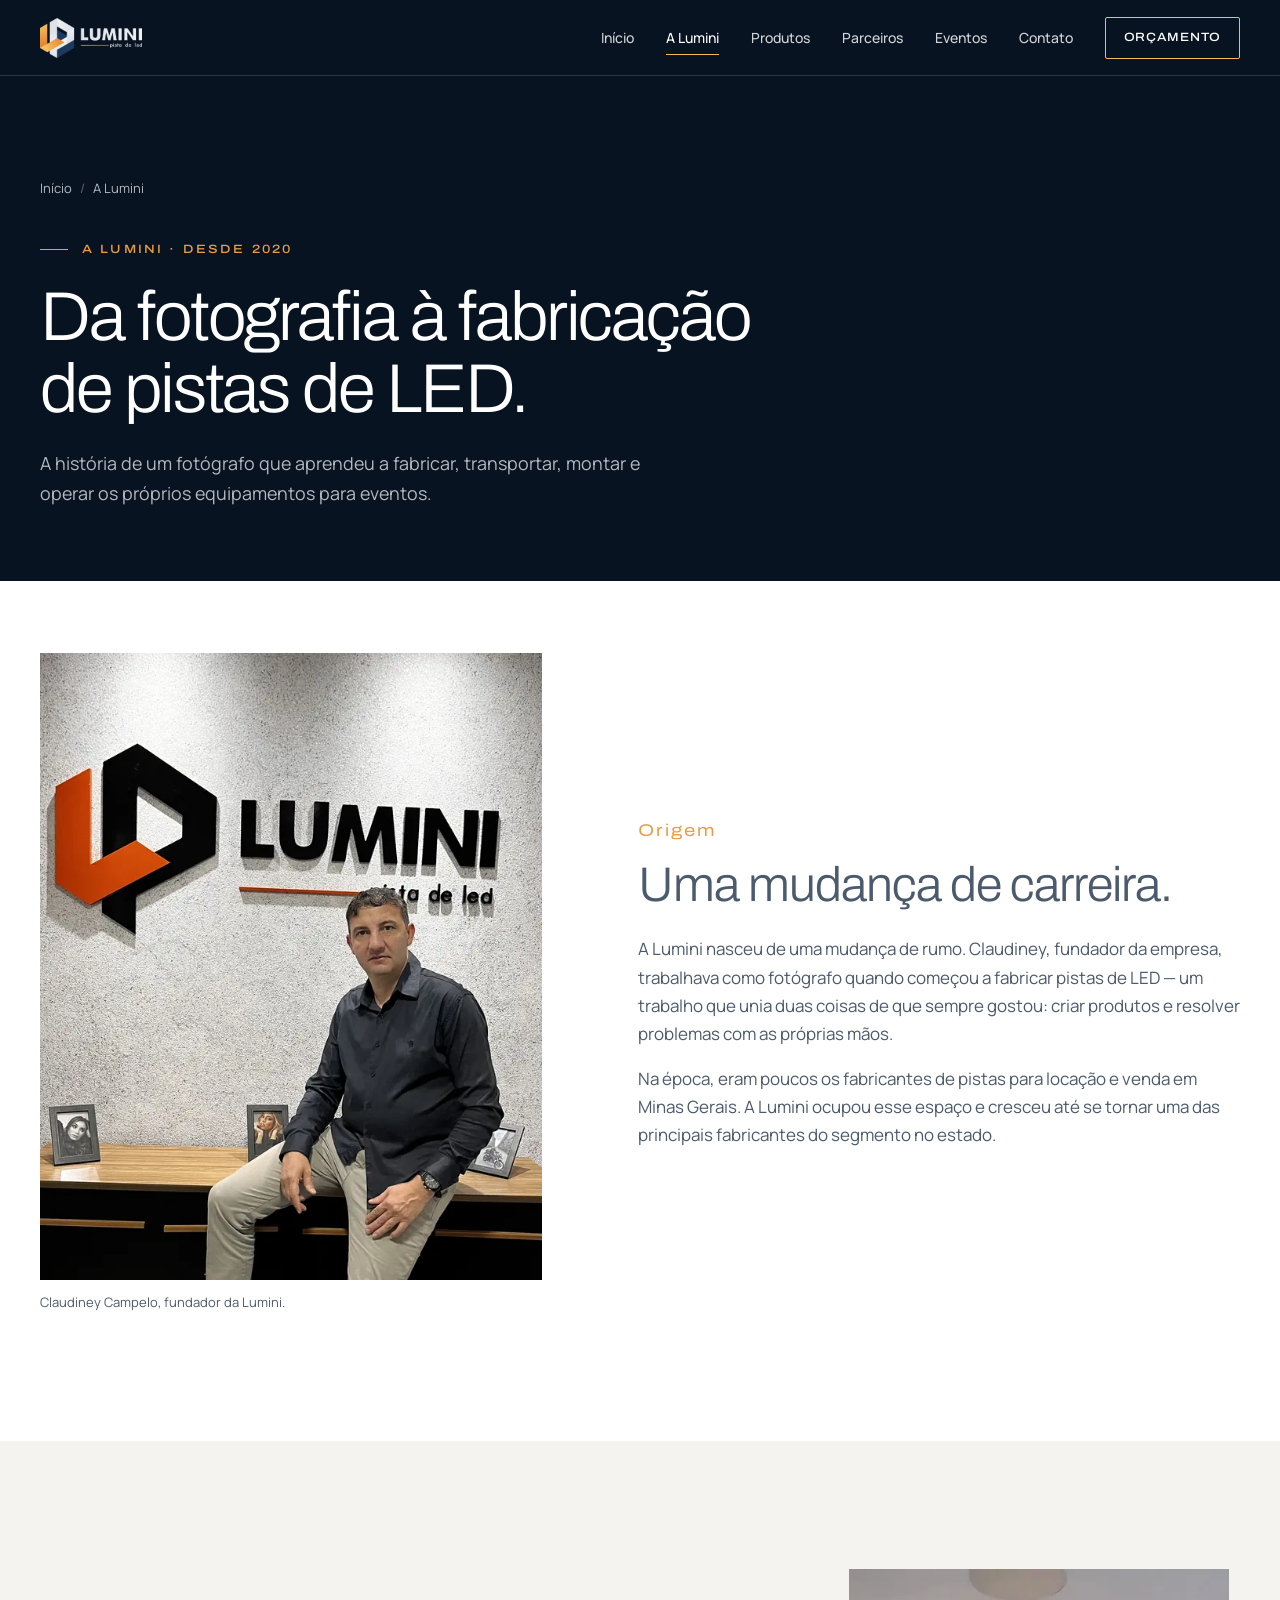
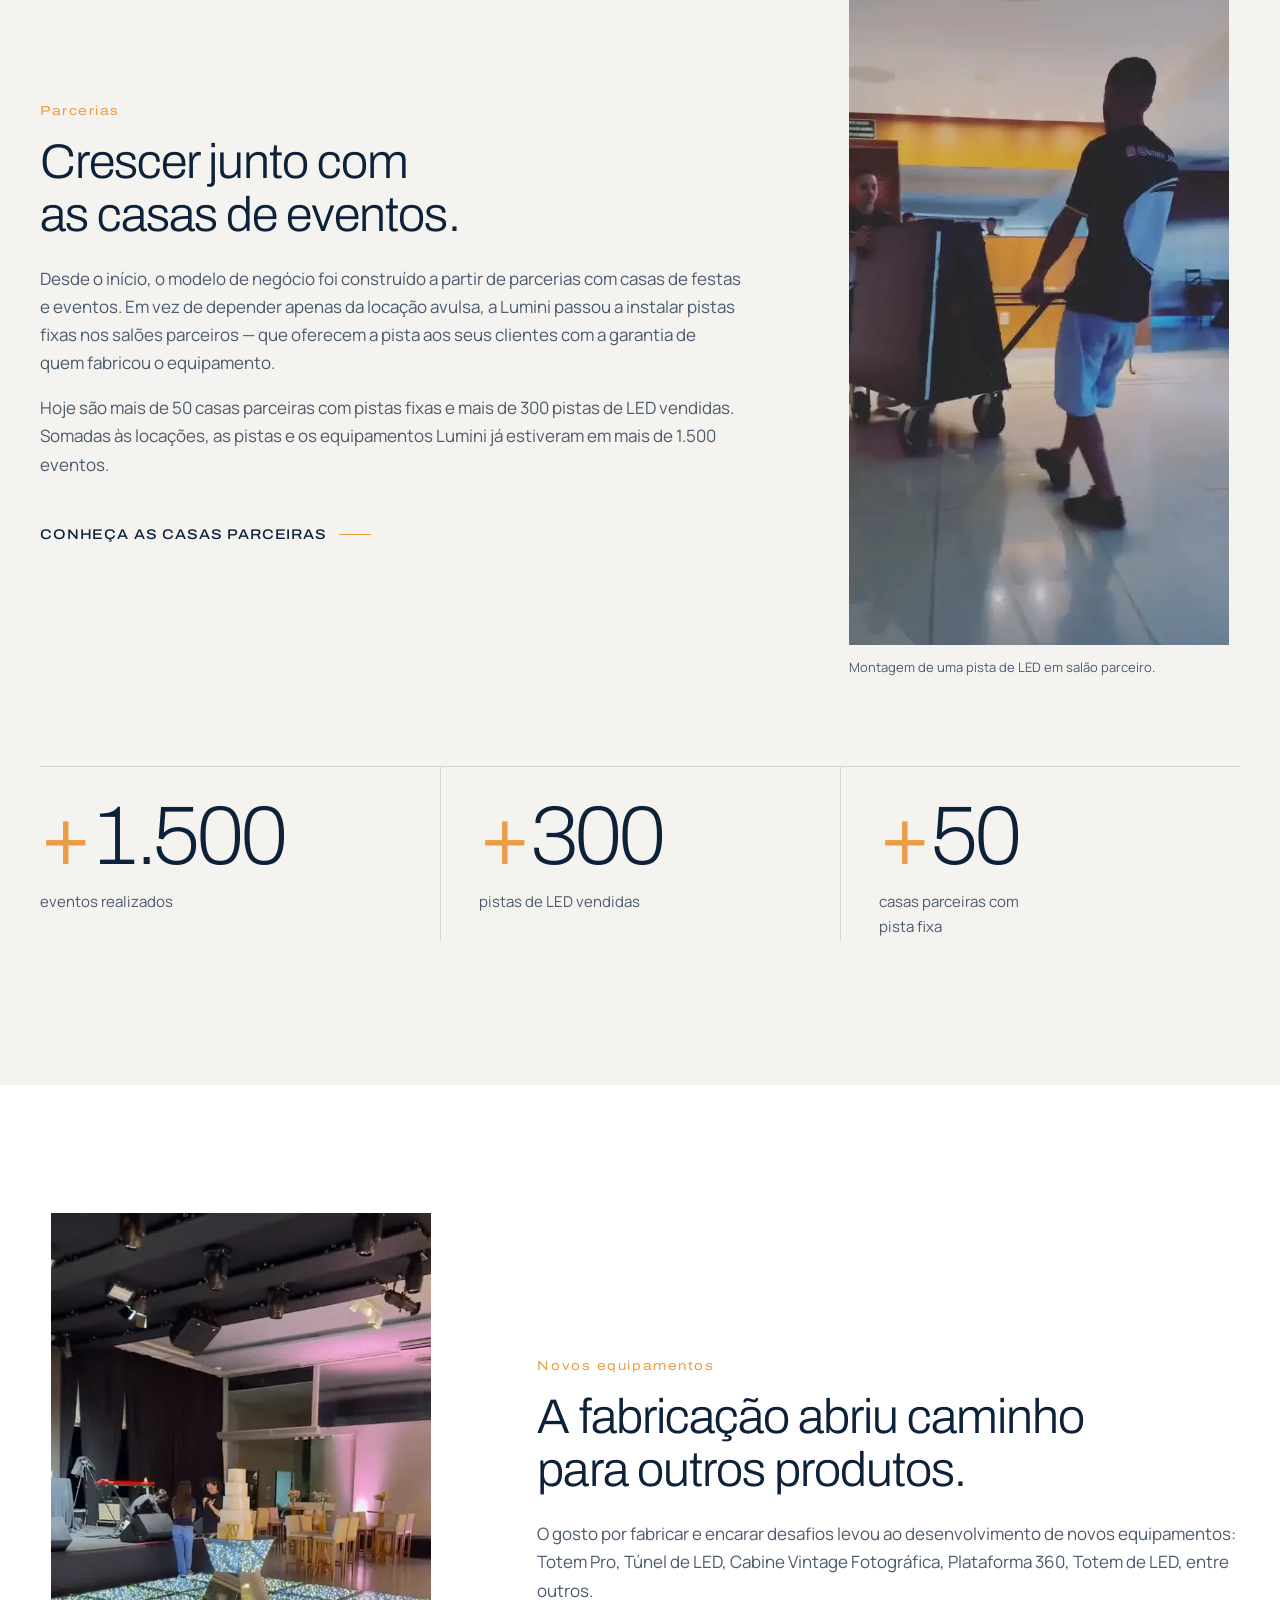
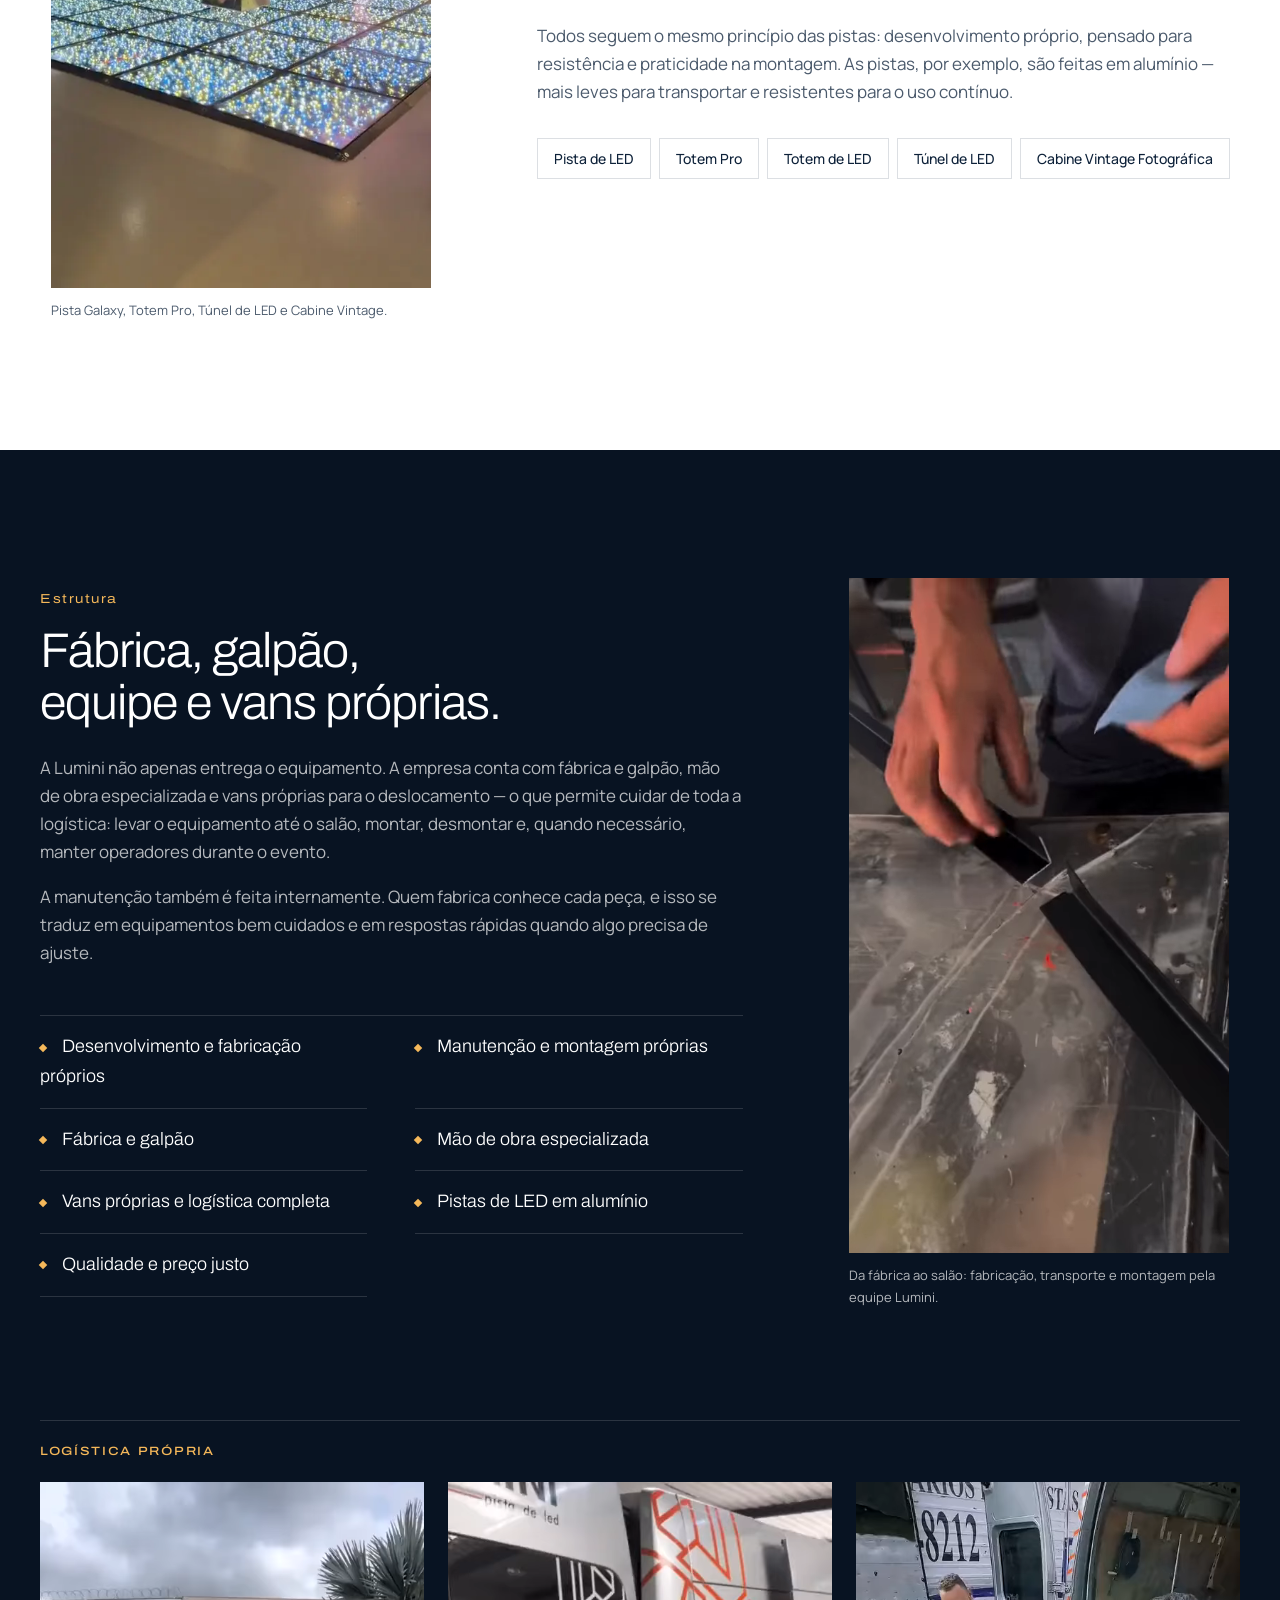
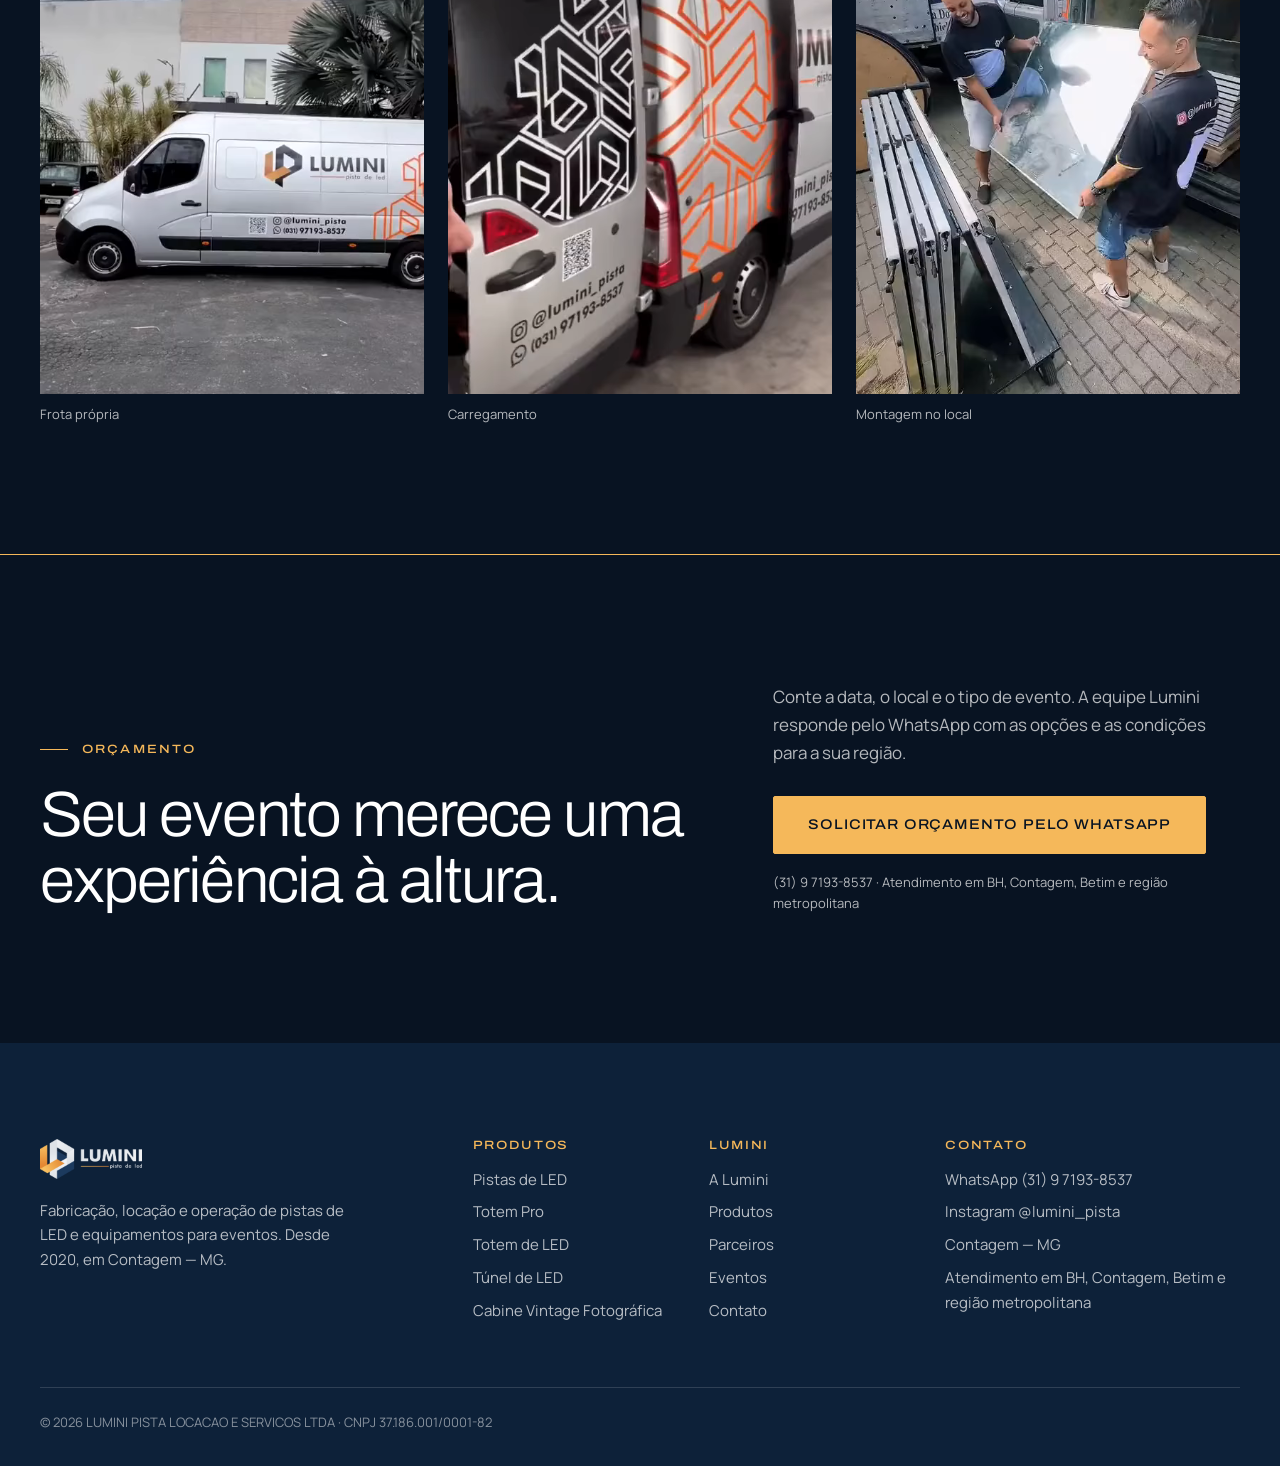
==== public/a-lumini/index.html @ 842e880e "Vídeos tocam automaticamente no celular como no computador - MP4 (H.264) antes do WebM: iPhones rece" ====
<!doctype html>
<html lang="pt-BR">
<head>
<meta charset="utf-8">
<meta name="viewport" content="width=device-width, initial-scale=1">
<title>A Lumini — fabricante de pistas de LED em Contagem, MG | Lumini</title>
<meta name="description" content="A história da Lumini: de fotógrafo a uma das principais fabricantes de pistas de LED de Minas Gerais. Fabricação, manutenção, logística e montagem próprias desde 2020.">
<link rel="canonical" href="https://luminipista.com.br/a-lumini/">
<meta name="robots" content="index, follow, max-image-preview:large">
<meta name="theme-color" content="#081322">
<!-- Google Search Console: preencher tracking.searchConsoleVerification em src/data/site.js (opcional) -->
<meta property="og:type" content="website">
<meta property="og:locale" content="pt_BR">
<meta property="og:site_name" content="Lumini Pista de LED">
<meta property="og:title" content="A Lumini — fabricante de pistas de LED em Contagem, MG | Lumini">
<meta property="og:description" content="A história da Lumini: de fotógrafo a uma das principais fabricantes de pistas de LED de Minas Gerais. Fabricação, manutenção, logística e montagem próprias desde 2020.">
<meta property="og:url" content="https://luminipista.com.br/a-lumini/">
<meta property="og:image" content="https://luminipista.com.br/assets/img/marca/og-lumini.jpg">
<meta property="og:image:width" content="1200">
<meta property="og:image:height" content="630">
<meta name="twitter:card" content="summary_large_image">
<link rel="icon" href="../assets/img/marca/favicon-48.png" type="image/png" sizes="48x48">
<link rel="apple-touch-icon" href="../assets/img/marca/apple-touch-icon.png">
<link rel="preconnect" href="https://fonts.googleapis.com">
<link rel="preconnect" href="https://fonts.gstatic.com" crossorigin>
<link rel="stylesheet" href="https://fonts.googleapis.com/css2?family=Archivo:wdth,wght@100..125,300..700&family=Manrope:wght@400;500;600&display=swap">
<link rel="stylesheet" href="../assets/css/style.css?v=edf1c5c5">
<script type="application/ld+json">{"@context":"https://schema.org","@type":"LocalBusiness","@id":"https://luminipista.com.br/#empresa","name":"Lumini Pista de LED","legalName":"LUMINI PISTA LOCACAO E SERVICOS LTDA","taxID":"37.186.001/0001-82","url":"https://luminipista.com.br/","telephone":"+55 31 97193-8537","foundingDate":"2020","image":"https://luminipista.com.br/assets/img/marca/og-lumini.jpg","logo":"https://luminipista.com.br/assets/img/marca/logo-lumini.png","description":"Fabricação, locação e operação de pistas de LED, Totem Pro, Totem de LED, Túnel de LED e Cabine Vintage Fotográfica para eventos em Belo Horizonte e região metropolitana.","address":{"@type":"PostalAddress","addressLocality":"Contagem","addressRegion":"MG","addressCountry":"BR"},"areaServed":[{"@type":"City","name":"Belo Horizonte"},{"@type":"City","name":"Contagem"},{"@type":"City","name":"Betim"},{"@type":"AdministrativeArea","name":"Região Metropolitana de Belo Horizonte"},{"@type":"State","name":"Minas Gerais"}],"sameAs":["https://www.instagram.com/lumini_pista/"]}</script>
<script type="application/ld+json">{"@context":"https://schema.org","@type":"BreadcrumbList","itemListElement":[{"@type":"ListItem","position":1,"name":"Início","item":"https://luminipista.com.br/"},{"@type":"ListItem","position":2,"name":"A Lumini","item":"https://luminipista.com.br/a-lumini/"}]}</script>
<script async src="https://www.googletagmanager.com/gtag/js?id=AW-11218835567"></script>
<script>window.dataLayer=window.dataLayer||[];function gtag(){dataLayer.push(arguments);}gtag('js',new Date());gtag('config','AW-11218835567');</script>
<script>!function(f,b,e,v,n,t,s){if(f.fbq)return;n=f.fbq=function(){n.callMethod?n.callMethod.apply(n,arguments):n.queue.push(arguments)};if(!f._fbq)f._fbq=n;n.push=n;n.loaded=!0;n.version='2.0';n.queue=[];t=b.createElement(e);t.async=!0;t.src=v;s=b.getElementsByTagName(e)[0];s.parentNode.insertBefore(t,s)}(window,document,'script','https://connect.facebook.net/en_US/fbevents.js');fbq('init','2143955416549744');fbq('track','PageView');</script>
</head>
<body class="">
<noscript><img height="1" width="1" style="display:none" alt="" src="https://www.facebook.com/tr?id=2143955416549744&ev=PageView&noscript=1"></noscript>

<a class="skip" href="#conteudo">Pular para o conteúdo</a>
<header class="site-header" data-header>
  <div class="wrap site-header__inner">
    <a class="brand" href="../" aria-label="Lumini Pista de LED — página inicial"><img src="../assets/img/marca/logo-lumini.png" alt="Lumini Pista de LED" width="102" height="40"></a>
    <nav class="nav" id="menu" aria-label="Menu principal">
      <ul class="nav__list">
        <li><a href="../">Início</a></li><li><a href="../a-lumini/" aria-current="page">A Lumini</a></li><li><a href="../produtos/">Produtos</a></li><li><a href="../parceiros/">Parceiros</a></li><li><a href="../eventos/">Eventos</a></li><li><a href="../contato/">Contato</a></li>
      </ul>
      <div class="nav__mobile-extra">
        <a class="btn btn--gold btn--block" href="https://wa.me/5531971938537?text=Ol%C3%A1!%20Vim%20do%20site%20e%20gostaria%20de%20solicitar%20um%20or%C3%A7amento%20para%20meu%20evento." target="_blank" rel="noopener" data-wa data-product="geral" data-product-name="Orçamento geral" data-placement="menu">Solicitar orçamento</a>
        <p class="nav__contact">WhatsApp (31) 9 7193-8537<br>@lumini_pista</p>
      </div>
    </nav>
    <a class="btn btn--outline btn--sm site-header__cta" href="https://wa.me/5531971938537?text=Ol%C3%A1!%20Vim%20do%20site%20e%20gostaria%20de%20solicitar%20um%20or%C3%A7amento%20para%20meu%20evento." target="_blank" rel="noopener" data-wa data-product="geral" data-product-name="Orçamento geral" data-placement="header">Orçamento</a>
    <button class="nav-toggle" type="button" aria-controls="menu" aria-expanded="false" data-nav-toggle>
      <span class="nav-toggle__bar"></span><span class="nav-toggle__bar"></span>
      <span class="visually-hidden">Abrir menu</span>
    </button>
  </div>
</header>
<main id="conteudo">


<section class="page-head">
  <div class="wrap">
    
<nav class="crumbs" aria-label="Você está em">
  <ol>
    <li><a href="../">Início</a></li>
    <li aria-current="page">A Lumini</li>
  </ol>
</nav>
    <p class="eyebrow">A Lumini · Desde 2020</p>
    <h1 class="page-head__title">Da fotografia à fabricação de pistas de LED.</h1>
    <p class="page-head__lead">A história de um fotógrafo que aprendeu a fabricar, transportar, montar e operar os próprios equipamentos para eventos.</p>
  </div>
</section>

<section class="section section--tight">
  <div class="wrap chapter">
    <div class="chapter__media">
      <figure class="media " style="aspect-ratio:4/5"><img src="../assets/img/sobre/claudiney-fundador-800.webp" srcset="../assets/img/sobre/claudiney-fundador-800.webp 800w, ../assets/img/sobre/claudiney-fundador-1600.webp 1600w" sizes="(min-width: 900px) 40vw, 100vw" alt="Claudiney Campelo, fundador da Lumini Pista de LED" width="1600" height="2000" fetchpriority="high" decoding="async"></figure>
      <p class="caption">Claudiney Campelo, fundador da Lumini.</p>
    </div>
    <div class="chapter__body prose">
      <p class="index-label">Origem</p>
      <h2 class="chapter__title">Uma mudança de carreira.</h2>
      <p>A Lumini nasceu de uma mudança de rumo. Claudiney, fundador da empresa, trabalhava como fotógrafo quando começou a fabricar pistas de LED — um trabalho que unia duas coisas de que sempre gostou: criar produtos e resolver problemas com as próprias mãos.</p>
      <p>Na época, eram poucos os fabricantes de pistas para locação e venda em Minas Gerais. A Lumini ocupou esse espaço e cresceu até se tornar uma das principais fabricantes do segmento no estado.</p>
    </div>
  </div>
</section>

<section class="section section--paper">
  <div class="wrap structure">
    <div class="structure__body">
      <p class="index-label">Parcerias</p>
      <h2 class="chapter__title">Crescer junto com as casas de eventos.</h2>
      <div class="prose">
        <p>Desde o início, o modelo de negócio foi construído a partir de parcerias com casas de festas e eventos. Em vez de depender apenas da locação avulsa, a Lumini passou a instalar pistas fixas nos salões parceiros — que oferecem a pista aos seus clientes com a garantia de quem fabricou o equipamento.</p>
        <p>Hoje são mais de 50 casas parceiras com pistas fixas e mais de 300 pistas de LED vendidas. Somadas às locações, as pistas e os equipamentos Lumini já estiveram em mais de 1.500 eventos.</p>
      </div>
      <p class="section-foot"><a class="link-arrow" href="../parceiros/">Conheça as Casas Parceiras</a></p>
    </div>
    <div class="structure__media">
      <figure class="media " style="aspect-ratio:9/16"><img src="../assets/img/sobre/montagem-salao-800.webp" srcset="../assets/img/sobre/montagem-salao-800.webp 800w" sizes="(min-width: 900px) 30vw, 90vw" alt="Equipe Lumini descarregando e montando uma pista de LED em salão de eventos" width="3600" height="6400" loading="lazy" decoding="async"><video class="media__video" muted autoplay loop playsinline preload="none" poster="../assets/img/sobre/montagem-salao-800.webp" aria-hidden="true" tabindex="-1" data-video="../assets/video/sobre/montagem-salao"></video></figure>
      <p class="caption">Montagem de uma pista de LED em salão parceiro.</p>
    </div>
  </div>
  <div class="wrap">
<dl class="stats ">
  <div class="stats__item"><dt class="stats__label">eventos realizados</dt><dd class="stats__value"><span class="stats__prefix">+</span>1.500</dd></div><div class="stats__item"><dt class="stats__label">pistas de LED vendidas</dt><dd class="stats__value"><span class="stats__prefix">+</span>300</dd></div><div class="stats__item"><dt class="stats__label">casas parceiras com pista fixa</dt><dd class="stats__value"><span class="stats__prefix">+</span>50</dd></div>
</dl></div>
</section>

<section class="section">
  <div class="wrap structure structure--reverse">
    <div class="structure__media">
      <figure class="media " style="aspect-ratio:9/16"><img src="../assets/img/sobre/equipamentos-800.webp" srcset="../assets/img/sobre/equipamentos-800.webp 800w" sizes="(min-width: 900px) 30vw, 90vw" alt="Pista Galaxy, Totem Pro, Cabine Vintage e Túnel de LED em funcionamento" width="3600" height="6400" loading="lazy" decoding="async"><video class="media__video" muted autoplay loop playsinline preload="none" poster="../assets/img/sobre/equipamentos-800.webp" aria-hidden="true" tabindex="-1" data-video="../assets/video/sobre/equipamentos"></video></figure>
      <p class="caption">Pista Galaxy, Totem Pro, Túnel de LED e Cabine Vintage.</p>
    </div>
    <div class="structure__body">
      <p class="index-label">Novos equipamentos</p>
      <h2 class="chapter__title">A fabricação abriu caminho para outros produtos.</h2>
      <div class="prose">
        <p>O gosto por fabricar e encarar desafios levou ao desenvolvimento de novos equipamentos: Totem Pro, Túnel de LED, Cabine Vintage Fotográfica, Plataforma 360, Totem de LED, entre outros.</p>
        <p>Todos seguem o mesmo princípio das pistas: desenvolvimento próprio, pensado para resistência e praticidade na montagem. As pistas, por exemplo, são feitas em alumínio — mais leves para transportar e resistentes para o uso contínuo.</p>
      </div>
      <ul class="product-links" role="list">
        <li><a href="../produtos/pista-de-led/">Pista de LED</a></li><li><a href="../produtos/totem-pro/">Totem Pro</a></li><li><a href="../produtos/totem-de-led/">Totem de LED</a></li><li><a href="../produtos/tunel-de-led/">Túnel de LED</a></li><li><a href="../produtos/cabine-vintage/">Cabine Vintage Fotográfica</a></li>
      </ul>
    </div>
  </div>
</section>

<section class="section section--navy">
  <div class="wrap structure">
    <div class="structure__body">
      <p class="index-label">Estrutura</p>
      <h2 class="chapter__title">Fábrica, galpão, equipe e vans próprias.</h2>
      <div class="prose">
        <p>A Lumini não apenas entrega o equipamento. A empresa conta com fábrica e galpão, mão de obra especializada e vans próprias para o deslocamento — o que permite cuidar de toda a logística: levar o equipamento até o salão, montar, desmontar e, quando necessário, manter operadores durante o evento.</p>
        <p>A manutenção também é feita internamente. Quem fabrica conhece cada peça, e isso se traduz em equipamentos bem cuidados e em respostas rápidas quando algo precisa de ajuste.</p>
      </div>
      <ul class="principles" role="list">
        <li>Desenvolvimento e fabricação próprios</li>
        <li>Manutenção e montagem próprias</li>
        <li>Fábrica e galpão</li>
        <li>Mão de obra especializada</li>
        <li>Vans próprias e logística completa</li>
        <li>Pistas de LED em alumínio</li>
        <li>Qualidade e preço justo</li>
      </ul>
    </div>
    <div class="structure__media">
      <figure class="media " style="aspect-ratio:9/16"><img src="../assets/img/sobre/fabrica-video-800.webp" srcset="../assets/img/sobre/fabrica-video-800.webp 800w" sizes="(min-width: 900px) 30vw, 90vw" alt="Montagem de uma pista de LED na fábrica da Lumini, van saindo do galpão e equipe instalando a pista no evento" width="3600" height="6400" loading="lazy" decoding="async"><video class="media__video" muted autoplay loop playsinline preload="none" poster="../assets/img/sobre/fabrica-video-800.webp" aria-hidden="true" tabindex="-1" data-video="../assets/video/sobre/fabrica"></video></figure>
      <p class="caption">Da fábrica ao salão: fabricação, transporte e montagem pela equipe Lumini.</p>
    </div>
  </div>
  <div class="wrap logistics">
    <h3 class="logistics__title">Logística própria</h3>
    <ul class="logistics__grid" role="list">
      <li><figure class="media " style="aspect-ratio:3/4"><img src="../assets/img/sobre/frota-800.webp" srcset="../assets/img/sobre/frota-800.webp 800w" sizes="(min-width: 760px) 30vw, 33vw" alt="Vans e veículos da frota própria da Lumini" width="1200" height="1600" loading="lazy" decoding="async"><video class="media__video" muted autoplay loop playsinline preload="none" poster="../assets/img/sobre/frota-800.webp" aria-hidden="true" tabindex="-1" data-video="../assets/video/sobre/frota"></video></figure><p class="caption">Frota própria</p></li>
      <li><figure class="media " style="aspect-ratio:3/4"><img src="../assets/img/sobre/carregamento-800.webp" srcset="../assets/img/sobre/carregamento-800.webp 800w" sizes="(min-width: 760px) 30vw, 33vw" alt="Equipe Lumini carregando equipamentos na van" width="1200" height="1600" loading="lazy" decoding="async"><video class="media__video" muted autoplay loop playsinline preload="none" poster="../assets/img/sobre/carregamento-800.webp" aria-hidden="true" tabindex="-1" data-video="../assets/video/sobre/carregamento"></video></figure><p class="caption">Carregamento</p></li>
      <li><figure class="media " style="aspect-ratio:3/4"><img src="../assets/img/sobre/montagem-local-800.webp" srcset="../assets/img/sobre/montagem-local-800.webp 800w" sizes="(min-width: 760px) 30vw, 33vw" alt="Equipe montando uma Pista Infinity no local do evento" width="1200" height="1600" loading="lazy" decoding="async"><video class="media__video" muted autoplay loop playsinline preload="none" poster="../assets/img/sobre/montagem-local-800.webp" aria-hidden="true" tabindex="-1" data-video="../assets/video/sobre/montagem-local"></video></figure><p class="caption">Montagem no local</p></li>
    </ul>
  </div>
</section>


<section class="final-cta" aria-labelledby="cta-final">
  <div class="wrap final-cta__inner">
    <div>
      <p class="eyebrow">Orçamento</p>
      <h2 id="cta-final" class="final-cta__title">Seu evento merece uma experiência à altura.</h2>
    </div>
    <div class="final-cta__side">
      <p>Conte a data, o local e o tipo de evento. A equipe Lumini responde pelo WhatsApp com as opções e as condições para a sua região.</p>
      <a class="btn btn--gold btn--lg" href="https://wa.me/5531971938537?text=Ol%C3%A1!%20Vim%20do%20site%20e%20gostaria%20de%20solicitar%20um%20or%C3%A7amento%20para%20meu%20evento." target="_blank" rel="noopener" data-wa data-product="geral" data-product-name="Orçamento geral" data-placement="cta_final">Solicitar orçamento pelo WhatsApp</a>
      <p class="final-cta__meta">(31) 9 7193-8537 · Atendimento em BH, Contagem, Betim e região metropolitana</p>
    </div>
  </div>
</section>

</main>

<footer class="site-footer">
  <div class="wrap">
    <div class="site-footer__top">
      <div class="site-footer__brand">
        <a class="brand" href="../"><img src="../assets/img/marca/logo-lumini.png" alt="Lumini Pista de LED" width="102" height="40"></a>
        <p>Fabricação, locação e operação de pistas de LED e equipamentos para eventos. Desde 2020, em Contagem — MG.</p>
      </div>
      <div class="site-footer__col">
        <h2 class="site-footer__title">Produtos</h2>
        <ul><li><a href="../produtos/pista-de-led/">Pistas de LED</a></li><li><a href="../produtos/totem-pro/">Totem Pro</a></li><li><a href="../produtos/totem-de-led/">Totem de LED</a></li><li><a href="../produtos/tunel-de-led/">Túnel de LED</a></li><li><a href="../produtos/cabine-vintage/">Cabine Vintage Fotográfica</a></li></ul>
      </div>
      <div class="site-footer__col">
        <h2 class="site-footer__title">Lumini</h2>
        <ul><li><a href="../a-lumini/">A Lumini</a></li><li><a href="../produtos/">Produtos</a></li><li><a href="../parceiros/">Parceiros</a></li><li><a href="../eventos/">Eventos</a></li><li><a href="../contato/">Contato</a></li></ul>
      </div>
      <div class="site-footer__col">
        <h2 class="site-footer__title">Contato</h2>
        <ul>
          <li><a href="https://wa.me/5531971938537?text=Ol%C3%A1!%20Vim%20do%20site%20e%20gostaria%20de%20solicitar%20um%20or%C3%A7amento%20para%20meu%20evento." target="_blank" rel="noopener" data-wa data-product="geral" data-product-name="Orçamento geral" data-placement="footer">WhatsApp (31) 9 7193-8537</a></li>
          <li><a href="https://www.instagram.com/lumini_pista/" target="_blank" rel="noopener">Instagram @lumini_pista</a></li>
          <li>Contagem — MG</li>
          <li>Atendimento em BH, Contagem, Betim e região metropolitana</li>
        </ul>
      </div>
    </div>
    <div class="site-footer__bottom">
      <p>© <span data-year>2026</span> LUMINI PISTA LOCACAO E SERVICOS LTDA · CNPJ 37.186.001/0001-82</p>
    </div>
  </div>
</footer>
<div class="sticky-cta" data-sticky-cta>
  <a class="btn btn--gold btn--block" href="https://wa.me/5531971938537?text=Ol%C3%A1!%20Vim%20do%20site%20e%20gostaria%20de%20solicitar%20um%20or%C3%A7amento%20para%20meu%20evento." target="_blank" rel="noopener" data-wa data-product="geral" data-product-name="Orçamento geral" data-placement="sticky_mobile">Solicitar orçamento pelo WhatsApp</a>
</div>
<script>window.LUMINI={"whatsapp":"5531971938537","metaPixelId":"2143955416549744","googleAds":{"id":"AW-11218835567","label":"PY6MCN3Kj40dEO-wx-Up","sendTo":"AW-11218835567/PY6MCN3Kj40dEO-wx-Up"},"ga4":null,"gtm":null};</script>
<script src="../assets/js/tracking.js?v=edf1c5c5" defer></script>
<script src="../assets/js/main.js?v=edf1c5c5" defer></script>
</body>
</html>
---- public/assets/css/style.css ----
/* ==========================================================================
   Lumini Pista de LED — estilos
   Ordem: tokens · base · layout · componentes · páginas · utilitários
   ========================================================================== */

/* ---------- Tokens ---------- */
:root {
  --navy-950: #081322;
  --navy-900: #0d2139;
  --navy-800: #15304f;
  --gold: #f5b85a;
  --gold-2: #eb9c44;
  --white: #ffffff;
  --gray-200: #e5e5e5;
  --paper: #f4f3f0;

  --ink: var(--navy-900);
  --ink-soft: #4b5a6c;
  --line: rgba(13, 33, 57, 0.14);
  --line-dark: rgba(255, 255, 255, 0.14);
  --on-dark-soft: rgba(255, 255, 255, 0.7);

  --font-display: 'Archivo', 'Helvetica Neue', Arial, sans-serif;
  --font-body: 'Manrope', 'Helvetica Neue', Arial, sans-serif;

  --wrap: 1240px;
  --gutter: clamp(16px, 4vw, 40px);
  --section: clamp(72px, 10vw, 136px);
  --header-h: 76px;
  --ease: cubic-bezier(0.2, 0.7, 0.2, 1);
}

/* ---------- Base ---------- */
*,
*::before,
*::after {
  box-sizing: border-box;
}
html {
  -webkit-text-size-adjust: 100%;
  scroll-behavior: smooth;
  scroll-padding-top: calc(var(--header-h) + 16px);
}
body {
  margin: 0;
  background: var(--white);
  color: var(--ink);
  font-family: var(--font-body);
  font-size: 1.0625rem;
  line-height: 1.65;
  -webkit-font-smoothing: antialiased;
  text-rendering: optimizeLegibility;
  overflow-x: hidden;
}
img {
  display: block;
  max-width: 100%;
  height: auto;
}
a {
  color: inherit;
  text-decoration-thickness: 1px;
  text-underline-offset: 0.2em;
}
h1,
h2,
h3 {
  margin: 0;
  font-family: var(--font-display);
  font-weight: 400;
  line-height: 1.08;
  letter-spacing: -0.02em;
  text-wrap: balance;
}
p {
  margin: 0 0 1em;
}
p:last-child {
  margin-bottom: 0;
}
ul,
ol {
  margin: 0;
  padding: 0;
  list-style: none;
}
figure {
  margin: 0;
}
:focus-visible {
  outline: 2px solid var(--gold);
  outline-offset: 3px;
}
::selection {
  background: var(--gold);
  color: var(--navy-950);
}
@media (prefers-reduced-motion: reduce) {
  html {
    scroll-behavior: auto;
  }
  *,
  *::before,
  *::after {
    transition: none !important;
    animation: none !important;
  }
}

/* ---------- Layout ---------- */
.wrap {
  width: 100%;
  max-width: calc(var(--wrap) + var(--gutter) * 2);
  margin-inline: auto;
  padding-inline: var(--gutter);
}
.section {
  padding-block: var(--section);
}
.section--tight {
  padding-block: clamp(40px, 6vw, 72px) var(--section);
}
.section--paper {
  background: var(--paper);
}
.section--navy {
  background: var(--navy-950);
  color: var(--white);
}

/* ---------- Tipografia utilitária ---------- */
.eyebrow {
  display: flex;
  align-items: center;
  gap: 14px;
  margin: 0 0 22px;
  font-family: var(--font-display);
  font-size: 0.75rem;
  font-weight: 500;
  font-stretch: 118%;
  letter-spacing: 0.18em;
  text-transform: uppercase;
  color: var(--gold-2);
}
.eyebrow::before {
  content: '';
  width: 28px;
  height: 1px;
  background: currentColor;
  flex: none;
}
.section--navy .eyebrow,
.hero .eyebrow,
.final-cta .eyebrow {
  color: var(--gold);
}
.index-label {
  margin: 0 0 14px;
  font-family: var(--font-display);
  font-size: 0.8125rem;
  font-stretch: 118%;
  letter-spacing: 0.12em;
  color: var(--gold-2);
  font-variant-numeric: tabular-nums;
}
.section--navy .index-label {
  color: var(--gold);
}
.muted {
  color: var(--ink-soft);
}
.section--navy .muted {
  color: var(--on-dark-soft);
}
.caption {
  margin-top: 12px;
  font-size: 0.8125rem;
  color: var(--ink-soft);
}

/* ---------- Botões e links ---------- */
.btn {
  --btn-bg: transparent;
  --btn-fg: inherit;
  --btn-bd: transparent;
  display: inline-flex;
  align-items: center;
  justify-content: center;
  gap: 10px;
  min-height: 52px;
  padding: 0 28px;
  border: 1px solid var(--btn-bd);
  border-radius: 2px;
  background: var(--btn-bg);
  color: var(--btn-fg);
  font-family: var(--font-display);
  font-size: 0.875rem;
  font-weight: 500;
  font-stretch: 112%;
  letter-spacing: 0.06em;
  text-transform: uppercase;
  text-decoration: none;
  cursor: pointer;
  transition: background-color 0.25s var(--ease), color 0.25s var(--ease), border-color 0.25s var(--ease);
  -webkit-tap-highlight-color: transparent;
}
.btn--gold {
  --btn-bg: var(--gold);
  --btn-fg: var(--navy-950);
  --btn-bd: var(--gold);
}
.btn--gold:hover {
  --btn-bg: var(--gold-2);
  --btn-bd: var(--gold-2);
}
.btn--dark {
  --btn-bg: var(--navy-900);
  --btn-fg: var(--white);
  --btn-bd: var(--navy-900);
}
.btn--dark:hover {
  --btn-bg: var(--navy-950);
}
.btn--ghost {
  --btn-fg: var(--white);
  --btn-bd: rgba(255, 255, 255, 0.45);
}
.btn--ghost:hover {
  --btn-bd: var(--white);
}
.btn--outline {
  --btn-fg: var(--white);
  --btn-bd: var(--gold);
}
.btn--outline:hover {
  --btn-bg: var(--gold);
  --btn-fg: var(--navy-950);
}
.btn--text {
  padding-inline: 4px;
  --btn-fg: var(--ink);
  text-decoration: underline;
  text-decoration-color: var(--gold-2);
  text-underline-offset: 0.35em;
}
.btn--text:hover {
  --btn-fg: var(--gold-2);
}
.btn--sm {
  min-height: 42px;
  padding: 0 18px;
  font-size: 0.75rem;
}
.btn--lg {
  min-height: 58px;
  padding: 0 34px;
}
.btn--block {
  width: 100%;
}
.actions {
  display: flex;
  flex-wrap: wrap;
  align-items: center;
  gap: 12px 20px;
  margin-top: 32px;
}
.actions--center {
  justify-content: center;
}
.link-arrow {
  display: inline-flex;
  align-items: center;
  gap: 12px;
  font-family: var(--font-display);
  font-size: 0.875rem;
  font-weight: 500;
  font-stretch: 112%;
  letter-spacing: 0.06em;
  text-transform: uppercase;
  text-decoration: none;
}
.link-arrow::after {
  content: '';
  width: 32px;
  height: 1px;
  background: var(--gold-2);
  transition: width 0.3s var(--ease);
}
.link-arrow:hover::after {
  width: 48px;
}

/* ---------- Imagens e espaços reservados ---------- */
.media {
  position: relative;
  overflow: hidden;
  background: var(--navy-900);
}
.media img {
  width: 100%;
  height: 100%;
  object-fit: cover;
}
.media__video {
  /* vídeo opcional sobre a foto; aparece só quando começa a tocar */
  position: absolute;
  inset: 0;
  width: 100%;
  height: 100%;
  object-fit: cover;
  opacity: 0;
  transition: opacity 0.6s var(--ease);
  pointer-events: none;
}
.media__video.is-playing {
  opacity: 1;
}
.media--pending {
  display: flex;
  align-items: flex-end;
  background:
    linear-gradient(var(--navy-900), var(--navy-900)) padding-box,
    var(--navy-900);
  isolation: isolate;
}
.media--pending::before {
  /* linhas finas — referência às linhas geométricas da marca */
  content: '';
  position: absolute;
  inset: 14px;
  border: 1px solid rgba(245, 184, 90, 0.28);
  z-index: -1;
}
.media--pending::after {
  content: '';
  position: absolute;
  left: 14px;
  right: 14px;
  top: 50%;
  height: 1px;
  background: rgba(245, 184, 90, 0.16);
  z-index: -1;
}
.media__note {
  position: relative;
  margin: 28px;
  max-width: 34ch;
  font-size: 0.75rem;
  line-height: 1.5;
  color: rgba(255, 255, 255, 0.62);
}
.media__note span {
  display: block;
  margin-bottom: 4px;
  font-family: var(--font-display);
  font-size: 0.6875rem;
  font-stretch: 118%;
  letter-spacing: 0.16em;
  text-transform: uppercase;
  color: var(--gold);
}
.media__note code {
  display: block;
  margin-top: 6px;
  font-size: 0.6875rem;
  color: rgba(255, 255, 255, 0.4);
  word-break: break-all;
}

/* ---------- Header ---------- */
.skip {
  position: absolute;
  left: 16px;
  top: -60px;
  z-index: 100;
  padding: 10px 16px;
  background: var(--gold);
  color: var(--navy-950);
}
.skip:focus {
  top: 12px;
}
.site-header {
  position: sticky;
  top: 0;
  z-index: 50;
  height: var(--header-h);
  background: var(--navy-950);
  color: var(--white);
  transition: background-color 0.35s var(--ease), border-color 0.35s var(--ease);
  border-bottom: 1px solid var(--line-dark);
}
.site-header--overlay {
  position: fixed;
  left: 0;
  right: 0;
  background: transparent;
  border-bottom-color: transparent;
}
.site-header--overlay.is-scrolled,
.menu-open .site-header {
  background: var(--navy-950);
  border-bottom-color: var(--line-dark);
}
.site-header__inner {
  display: flex;
  align-items: center;
  gap: 32px;
  height: 100%;
}
.brand {
  display: inline-flex;
  align-items: center;
  text-decoration: none;
  flex: none;
}
.brand img {
  height: 40px;
  width: auto;
}
.wordmark {
  display: inline-flex;
  flex-direction: column;
  line-height: 1;
}
.wordmark__name {
  font-family: var(--font-display);
  font-size: 1.5rem;
  font-weight: 500;
  font-stretch: 125%;
  letter-spacing: 0.14em;
  text-transform: uppercase;
}
.wordmark__sub {
  margin-top: 6px;
  font-family: var(--font-display);
  font-size: 0.5625rem;
  font-stretch: 125%;
  letter-spacing: 0.42em;
  text-transform: uppercase;
  color: var(--gold);
}
.nav {
  margin-left: auto;
}
.nav__list {
  display: flex;
  gap: 32px;
}
.nav__list a {
  position: relative;
  padding-block: 8px;
  font-size: 0.875rem;
  font-weight: 500;
  color: rgba(255, 255, 255, 0.82);
  text-decoration: none;
  transition: color 0.2s;
}
.nav__list a:hover,
.nav__list a[aria-current='page'] {
  color: var(--white);
}
.nav__list a[aria-current='page']::after {
  content: '';
  position: absolute;
  left: 0;
  right: 0;
  bottom: 0;
  height: 1px;
  background: var(--gold);
}
.nav__mobile-extra,
.nav-toggle {
  display: none;
}

@media (max-width: 959px) {
  :root {
    --header-h: 64px;
  }
  .site-header__cta {
    display: none;
  }
  .nav-toggle {
    display: inline-flex;
    flex-direction: column;
    justify-content: center;
    gap: 7px;
    width: 44px;
    height: 44px;
    margin-left: auto;
    margin-right: -10px;
    padding: 10px;
    border: 0;
    background: none;
    color: var(--white);
    cursor: pointer;
  }
  .nav-toggle__bar {
    display: block;
    height: 1.5px;
    background: currentColor;
    transition: transform 0.3s var(--ease);
  }
  .menu-open .nav-toggle__bar:first-child {
    transform: translateY(4.25px) rotate(45deg);
  }
  .menu-open .nav-toggle__bar:nth-child(2) {
    transform: translateY(-4.25px) rotate(-45deg);
  }
  .nav {
    position: fixed;
    inset: var(--header-h) 0 0 0;
    display: flex;
    flex-direction: column;
    justify-content: space-between;
    padding: 24px var(--gutter) calc(32px + env(safe-area-inset-bottom));
    background: var(--navy-950);
    overflow-y: auto;
    visibility: hidden;
    opacity: 0;
    transition: opacity 0.25s var(--ease), visibility 0.25s;
  }
  .menu-open .nav {
    visibility: visible;
    opacity: 1;
  }
  .menu-open body {
    overflow: hidden;
  }
  .nav__list {
    flex-direction: column;
    gap: 0;
  }
  .nav__list a {
    display: block;
    padding: 16px 0;
    border-bottom: 1px solid var(--line-dark);
    font-family: var(--font-display);
    font-size: 1.75rem;
    font-weight: 300;
    letter-spacing: -0.01em;
  }
  .nav__list a[aria-current='page']::after {
    display: none;
  }
  .nav__list a[aria-current='page'] {
    color: var(--gold);
  }
  .nav__mobile-extra {
    display: block;
    margin-top: 32px;
  }
  .nav__contact {
    margin-top: 18px;
    font-size: 0.875rem;
    color: var(--on-dark-soft);
  }
}

/* ---------- Hero (home) ---------- */
.hero {
  position: relative;
  display: flex;
  align-items: flex-end;
  min-height: min(100svh, 940px);
  padding: calc(var(--header-h) + 48px) 0 clamp(48px, 8vw, 104px);
  background: var(--navy-950);
  color: var(--white);
  overflow: hidden;
}
.hero__media {
  position: absolute !important;
  inset: 0;
  aspect-ratio: auto !important;
}
.hero__media::before {
  inset: calc(var(--header-h) + 16px) var(--gutter) 24px;
}
.hero__media .media__note {
  position: absolute;
  top: calc(var(--header-h) + 32px);
  right: calc(var(--gutter) + 16px);
  margin: 0;
  text-align: right;
}
.hero__media::after {
  display: none;
}
.hero::after {
  /* escurecimento só para legibilidade do texto sobre a foto */
  content: '';
  position: absolute;
  inset: 0;
  background: linear-gradient(180deg, rgba(8, 19, 34, 0.6) 0%, rgba(8, 19, 34, 0.25) 25%, rgba(8, 19, 34, 0.6) 50%, rgba(8, 19, 34, 0.94) 100%);
  pointer-events: none;
}
@media (min-width: 900px) {
  .hero::after {
    background:
      linear-gradient(90deg, rgba(8, 19, 34, 0.78) 0%, rgba(8, 19, 34, 0.45) 45%, rgba(8, 19, 34, 0) 75%),
      linear-gradient(180deg, rgba(8, 19, 34, 0.55) 0%, rgba(8, 19, 34, 0) 30%, rgba(8, 19, 34, 0.25) 55%, rgba(8, 19, 34, 0.9) 100%);
  }
}
.hero__content {
  position: relative;
  z-index: 1;
}
.hero__title {
  max-width: 15ch;
  font-size: clamp(2.5rem, 6.4vw, 5.5rem);
  font-weight: 300;
  line-height: 1.02;
  letter-spacing: -0.03em;
}
.hero__lead {
  max-width: 54ch;
  margin-top: 28px;
  font-size: clamp(1rem, 1.4vw, 1.1875rem);
  color: rgba(255, 255, 255, 0.82);
}

/* ---------- Intro + números ---------- */
.intro__grid {
  display: grid;
  gap: 40px;
}
@media (min-width: 900px) {
  .intro__grid {
    grid-template-columns: 7fr 4fr;
    gap: 80px;
    align-items: end;
  }
}
.intro__statement {
  font-size: clamp(1.75rem, 3.6vw, 3rem);
  font-weight: 300;
  line-height: 1.15;
}
.intro__statement span {
  color: var(--gold);
}
.intro__text {
  color: var(--on-dark-soft);
}
.intro__text .link-arrow {
  margin-top: 12px;
  color: var(--white);
}
.stats {
  display: grid;
  grid-template-columns: repeat(3, 1fr);
  margin-top: clamp(56px, 8vw, 104px);
  border-top: 1px solid var(--line);
}
.stats--on-dark {
  border-top-color: var(--line-dark);
}
.stats__item {
  display: flex;
  flex-direction: column-reverse;
  justify-content: flex-end;
  padding: 28px 24px 0 0;
}
.stats__item + .stats__item {
  padding-left: clamp(16px, 3vw, 40px);
  border-left: 1px solid var(--line);
}
.stats--on-dark .stats__item + .stats__item {
  border-left-color: var(--line-dark);
}
.stats__value {
  margin: 0;
  font-family: var(--font-display);
  font-size: clamp(2.5rem, 6.5vw, 5.25rem);
  font-weight: 200;
  line-height: 1;
  letter-spacing: -0.04em;
  font-variant-numeric: tabular-nums;
}
.stats__prefix {
  color: var(--gold-2);
  font-weight: 300;
  margin-right: 0.04em;
}
.stats--on-dark .stats__prefix {
  color: var(--gold);
}
.stats__label {
  margin-top: 12px;
  max-width: 18ch;
  font-size: 0.9375rem;
  color: var(--ink-soft);
}
.stats--on-dark .stats__label {
  color: var(--on-dark-soft);
}
@media (max-width: 639px) {
  .stats {
    grid-template-columns: 1fr;
  }
  .stats__item,
  .stats__item + .stats__item {
    flex-direction: row-reverse;
    justify-content: space-between;
    align-items: baseline;
    gap: 16px;
    padding: 20px 0;
    border-left: 0;
    border-bottom: 1px solid var(--line);
  }
  .stats--on-dark .stats__item {
    border-bottom-color: var(--line-dark);
  }
  .stats__label {
    margin: 0;
    text-align: right;
  }
}

/* ---------- Cabeçalho de seção ---------- */
.section-head {
  max-width: 760px;
  margin-bottom: clamp(40px, 6vw, 72px);
}
.section-head--split {
  display: grid;
  gap: 24px;
  max-width: none;
}
@media (min-width: 900px) {
  .section-head--split {
    grid-template-columns: 7fr 5fr;
    gap: 80px;
    align-items: end;
  }
}
.section-head__title {
  font-size: clamp(1.875rem, 3.8vw, 3.125rem);
  font-weight: 300;
}
.section-head__text {
  margin-top: 20px;
  max-width: 52ch;
  color: var(--ink-soft);
}
.section-head--split .section-head__text {
  margin-top: 0;
}
.section--navy .section-head__text {
  color: var(--on-dark-soft);
}
.section-foot {
  margin-top: 40px;
}

/* ---------- Produtos (home) ---------- */
.feature {
  display: grid;
  gap: 32px;
  padding-bottom: clamp(56px, 8vw, 96px);
  border-bottom: 1px solid var(--line);
}
@media (min-width: 900px) {
  .feature {
    grid-template-columns: 7fr 5fr;
    gap: 64px;
    align-items: center;
  }
}
.feature__title {
  font-size: clamp(2rem, 4vw, 3.25rem);
  font-weight: 300;
}
.feature__title a,
.product-card__title a,
.catalog__title a {
  text-decoration: none;
}
.feature__tagline {
  margin: 14px 0 18px;
  font-family: var(--font-display);
  font-size: 1.1875rem;
  color: var(--gold-2);
}
.feature__body > p:not(.index-label):not(.feature__tagline) {
  color: var(--ink-soft);
}
.chips {
  display: flex;
  flex-wrap: wrap;
  gap: 8px;
  margin-top: 24px;
}
.chips a {
  display: inline-block;
  padding: 7px 14px;
  border: 1px solid var(--line);
  font-size: 0.8125rem;
  font-weight: 500;
  text-decoration: none;
  transition: border-color 0.2s;
}
.chips a:hover {
  border-color: var(--gold-2);
}
.product-list {
  display: grid;
  gap: 48px 24px;
  margin-top: clamp(56px, 8vw, 96px);
}
@media (min-width: 600px) {
  .product-list {
    grid-template-columns: repeat(2, 1fr);
  }
}
@media (min-width: 1000px) {
  .product-list {
    grid-template-columns: repeat(4, 1fr);
  }
  /* ritmo assimétrico: cards alternados descem */
  .product-card:nth-child(even) {
    margin-top: 72px;
  }
}
.product-card__media {
  display: block;
  margin-bottom: 20px;
}
.product-card__media img,
.feature__media img,
.catalog__media img,
.other-products img {
  transition: transform 0.8s var(--ease);
}
.product-card:hover img,
.feature:hover .feature__media img,
.catalog__item:hover .catalog__media img,
.other-products a:hover img {
  transform: scale(1.03);
}
.product-card__title {
  font-size: 1.5rem;
  font-weight: 400;
}
.product-card__text {
  margin-top: 8px;
  font-size: 0.9375rem;
  color: var(--ink-soft);
}

/* ---------- Etapas ---------- */
.steps {
  display: grid;
  counter-reset: step;
  border-top: 1px solid var(--line);
}
@media (min-width: 760px) {
  .steps {
    grid-template-columns: repeat(2, 1fr);
  }
}
@media (min-width: 1100px) {
  .steps {
    grid-template-columns: repeat(4, 1fr);
  }
}
.steps__item {
  padding: 32px 32px 32px 0;
  border-bottom: 1px solid var(--line);
}
@media (min-width: 1100px) {
  .steps__item {
    border-bottom: 0;
  }
  .steps__item + .steps__item {
    padding-left: 32px;
    border-left: 1px solid var(--line);
  }
}
.steps__n {
  display: block;
  margin-bottom: 40px;
  font-family: var(--font-display);
  font-size: 0.8125rem;
  font-stretch: 118%;
  letter-spacing: 0.12em;
  color: var(--gold-2);
}
.steps__item h3 {
  margin-bottom: 12px;
  font-size: 1.375rem;
}
.steps__item p {
  font-size: 0.9375rem;
  color: var(--ink-soft);
}

/* ---------- História (home) ---------- */
.story-teaser {
  display: grid;
  gap: 40px;
}
@media (min-width: 900px) {
  .story-teaser {
    grid-template-columns: 5fr 6fr;
    gap: 96px;
    align-items: center;
  }
}
.story-teaser__body .section-head__title {
  margin-bottom: 28px;
}
.story-teaser__body p {
  color: var(--ink-soft);
}
.story-teaser__body .link-arrow {
  margin-top: 16px;
}

/* ---------- Parceiros ---------- */
.partners {
  display: grid;
  grid-template-columns: repeat(2, 1fr);
  gap: 32px 16px;
}
@media (min-width: 600px) {
  .partners {
    grid-template-columns: repeat(4, 1fr);
  }
}
@media (min-width: 1000px) {
  .partners {
    grid-template-columns: repeat(7, 1fr);
    gap: 40px 20px;
  }
}
.partners__item img {
  width: 100%;
  aspect-ratio: 1;
  object-fit: cover;
  background: var(--white);
  outline: 1px solid var(--line);
  outline-offset: -1px;
}
.partners__item span {
  display: block;
  margin-top: 12px;
  font-size: 0.8125rem;
  font-weight: 500;
  line-height: 1.35;
  color: var(--ink-soft);
}
.partner-cta {
  display: grid;
  gap: 24px;
}
@media (min-width: 900px) {
  .partner-cta {
    grid-template-columns: 6fr 5fr;
    gap: 80px;
    align-items: end;
  }
}
.partner-cta p {
  margin-bottom: 24px;
  color: var(--ink-soft);
}

/* ---------- Índice de eventos (home) ---------- */
.event-index {
  border-top: 1px solid var(--line);
}
.event-index a {
  display: grid;
  gap: 6px;
  padding: 24px 0;
  border-bottom: 1px solid var(--line);
  text-decoration: none;
  transition: padding 0.35s var(--ease);
}
@media (min-width: 760px) {
  .event-index a {
    grid-template-columns: 5fr 6fr;
    gap: 40px;
    align-items: baseline;
  }
  .event-index a:hover {
    padding-left: 16px;
  }
}
.event-index__name {
  font-family: var(--font-display);
  font-size: clamp(1.5rem, 3vw, 2.25rem);
  font-weight: 300;
  letter-spacing: -0.02em;
}
.event-index a:hover .event-index__name {
  color: var(--gold-2);
}
.event-index__text {
  font-size: 0.9375rem;
  color: var(--ink-soft);
}

/* ---------- CTA final ---------- */
.final-cta {
  padding-block: var(--section);
  background: var(--navy-950);
  color: var(--white);
  border-top: 1px solid var(--gold);
}
.final-cta__inner {
  display: grid;
  gap: 40px;
}
@media (min-width: 900px) {
  .final-cta__inner {
    grid-template-columns: 7fr 5fr;
    gap: 80px;
    align-items: end;
  }
}
.final-cta__title {
  font-size: clamp(2.25rem, 5vw, 4.25rem);
  font-weight: 300;
  line-height: 1.04;
  letter-spacing: -0.03em;
}
.final-cta__side p {
  color: var(--on-dark-soft);
}
.final-cta__side .btn {
  margin: 12px 0 18px;
}
.final-cta__meta {
  font-size: 0.8125rem;
}
@media (max-width: 599px) {
  .final-cta__side .btn {
    width: 100%;
    padding-inline: 16px;
  }
}

/* ---------- Cabeçalho de página interna ---------- */
.page-head {
  padding: clamp(48px, 8vw, 104px) 0 clamp(40px, 6vw, 72px);
  background: var(--navy-950);
  color: var(--white);
}
.page-head__title {
  max-width: 20ch;
  font-size: clamp(2.25rem, 5.4vw, 4.5rem);
  font-weight: 300;
  line-height: 1.04;
  letter-spacing: -0.03em;
}
.page-head__lead {
  max-width: 58ch;
  margin-top: 24px;
  font-size: clamp(1rem, 1.4vw, 1.1875rem);
  color: var(--on-dark-soft);
}
.page-head--center {
  min-height: 60vh;
  display: flex;
  align-items: center;
  text-align: center;
}
.page-head--center .page-head__title,
.page-head--center .page-head__lead {
  margin-inline: auto;
}
.page-head--center .eyebrow {
  justify-content: center;
}
.crumbs ol {
  display: flex;
  flex-wrap: wrap;
  gap: 8px;
  margin-bottom: 40px;
  font-size: 0.8125rem;
  color: var(--on-dark-soft);
}
.crumbs li + li::before {
  content: '/';
  margin-right: 8px;
  opacity: 0.5;
}
.crumbs a {
  text-decoration: none;
}
.crumbs a:hover {
  color: var(--white);
}

/* ---------- Produto: hero ---------- */
.product-hero {
  padding: clamp(32px, 5vw, 64px) 0 clamp(56px, 8vw, 104px);
  background: var(--navy-950);
  color: var(--white);
}
.product-hero__grid {
  display: grid;
  gap: 40px;
}
@media (min-width: 900px) {
  .product-hero__grid {
    grid-template-columns: 6fr 5fr;
    gap: 80px;
    align-items: end;
  }
}
.product-hero__title {
  font-size: clamp(2.5rem, 6vw, 5.25rem);
  font-weight: 300;
  line-height: 1;
  letter-spacing: -0.035em;
}
.product-hero__title span {
  display: block;
  color: var(--gold);
}
.product-hero__tagline {
  max-width: 34ch;
  margin-top: 24px;
  font-family: var(--font-display);
  font-size: clamp(1.125rem, 1.8vw, 1.5rem);
  font-weight: 300;
  color: rgba(255, 255, 255, 0.85);
}
@media (max-width: 899px) {
  .product-hero__media {
    order: -1;
    margin-inline: calc(var(--gutter) * -1);
  }
  .product-hero__media .media {
    aspect-ratio: 4 / 3 !important;
  }
  .product-hero__media .media__video {
    object-position: 50% 28%;
  }
  /* equipamentos verticais (totens): mais altura para não cortar */
  .product-hero--tall .product-hero__media .media {
    aspect-ratio: 3 / 4 !important;
  }
  .product-hero--tall .product-hero__media .media__video {
    object-position: 50% 50%;
  }
}

/* ---------- Produto: texto ---------- */
.prose-split {
  display: grid;
  gap: 32px;
}
@media (min-width: 900px) {
  .prose-split {
    grid-template-columns: 5fr 6fr;
    gap: 96px;
  }
}
.prose {
  color: var(--ink-soft);
}
.prose p {
  font-size: 1.0625rem;
}
.section--navy .prose {
  color: var(--on-dark-soft);
}
.prose--cols {
  display: grid;
  gap: 0 48px;
  margin-top: 32px;
}
@media (min-width: 900px) {
  .prose--cols {
    grid-template-columns: 1fr 1fr;
  }
}
.prose__subtitle {
  margin: 32px 0 12px;
  font-size: 1.125rem;
  color: var(--ink);
}
.checklist li {
  position: relative;
  padding: 10px 0 10px 24px;
  border-bottom: 1px solid var(--line);
  font-size: 0.9375rem;
}
.checklist li::before {
  content: '';
  position: absolute;
  left: 0;
  top: 1.15em;
  width: 10px;
  height: 1px;
  background: var(--gold-2);
}
.section--navy .checklist li {
  border-bottom-color: var(--line-dark);
}
.section--navy .checklist li::before {
  background: var(--gold);
}
@media (min-width: 600px) {
  .checklist--cols {
    display: grid;
    grid-template-columns: 1fr 1fr;
    column-gap: 24px;
  }
}

/* ---------- Pista: navegação por modelo ---------- */
.model-nav {
  margin-top: clamp(56px, 8vw, 96px);
  border-top: 1px solid var(--line);
}
.model-nav__label {
  margin: 20px 0;
  font-size: 0.8125rem;
  color: var(--ink-soft);
}
.model-nav ol {
  display: grid;
  grid-template-columns: repeat(2, 1fr);
}
@media (min-width: 760px) {
  .model-nav ol {
    grid-template-columns: repeat(4, 1fr);
  }
}
.model-nav a {
  display: flex;
  align-items: baseline;
  gap: 12px;
  padding: 18px 0;
  border-bottom: 1px solid var(--line);
  font-family: var(--font-display);
  font-size: clamp(1.25rem, 2.2vw, 1.75rem);
  font-weight: 300;
  text-decoration: none;
  transition: color 0.2s;
}
.model-nav a span {
  font-size: 0.75rem;
  font-stretch: 118%;
  letter-spacing: 0.12em;
  color: var(--gold-2);
}
.model-nav a:hover {
  color: var(--gold-2);
}

/* ---------- Pista: variações ---------- */
.variation {
  padding-block: clamp(48px, 7vw, 96px);
}
.variation:nth-of-type(even) {
  background: var(--paper);
}
.variation__grid {
  display: grid;
  gap: 32px;
}
@media (min-width: 900px) {
  .variation__grid {
    grid-template-columns: 1fr 1fr;
    gap: 96px;
    align-items: center;
  }
  .variation--reverse .variation__media {
    order: 2;
  }
}
.variation__title {
  font-size: clamp(2rem, 4vw, 3.25rem);
  font-weight: 300;
}
.variation__tagline {
  margin: 12px 0 24px;
  font-family: var(--font-display);
  font-size: 1.1875rem;
  color: var(--gold-2);
}
.variation__body > p:not([class]) {
  color: var(--ink-soft);
}
.variation__body .checklist {
  margin: 28px 0;
}
.modes {
  display: grid;
  grid-template-columns: repeat(3, 1fr);
  gap: 10px;
  margin: 0 0 28px;
}
.modes span {
  display: block;
  margin-top: 8px;
  font-size: 0.8125rem;
  font-weight: 500;
  color: var(--ink-soft);
}
.extras {
  display: grid;
  grid-template-columns: repeat(2, 1fr);
  gap: 10px;
  margin: 0 0 28px;
}
.extras--1 .media {
  grid-column: 1;
}
.variation__ideal {
  margin-bottom: 28px;
  font-size: 0.9375rem;
  color: var(--ink-soft);
}
.variation__ideal strong,
.specs__ideal strong {
  display: block;
  margin-bottom: 4px;
  font-family: var(--font-display);
  font-size: 0.75rem;
  font-weight: 500;
  font-stretch: 118%;
  letter-spacing: 0.14em;
  text-transform: uppercase;
  color: var(--ink);
}

/* ---------- Especificações ---------- */
.specs {
  display: grid;
  gap: 48px;
}
@media (min-width: 900px) {
  .specs {
    grid-template-columns: 5fr 6fr;
    gap: 96px;
  }
}
.specs__ideal {
  margin-top: 32px;
  color: var(--on-dark-soft);
}
.specs__ideal strong {
  color: var(--gold);
}
.specs__cols {
  display: grid;
  gap: 32px;
  margin-bottom: 40px;
}
@media (min-width: 600px) {
  .specs__cols {
    grid-template-columns: 1fr 1fr;
  }
}
.specs__body > .btn {
  margin-top: 32px;
}
.spec-table {
  margin: 0 0 40px;
  border-top: 1px solid var(--line-dark);
}
.spec-table div {
  display: grid;
  grid-template-columns: 140px 1fr;
  gap: 16px;
  padding: 16px 0;
  border-bottom: 1px solid var(--line-dark);
}
.spec-table dt {
  font-size: 0.8125rem;
  color: var(--on-dark-soft);
}
.spec-table dd {
  margin: 0;
  font-family: var(--font-display);
  font-size: 1.125rem;
}
.included__title {
  margin-bottom: 12px;
  font-family: var(--font-display);
  font-size: 0.75rem;
  font-weight: 500;
  font-stretch: 118%;
  letter-spacing: 0.14em;
  text-transform: uppercase;
  color: var(--gold);
}
.included__note {
  margin-top: 16px;
  font-size: 0.875rem;
  color: var(--on-dark-soft);
}

/* ---------- FAQ ---------- */
.faq__item {
  border-bottom: 1px solid var(--line);
}
.faq__item:first-child {
  border-top: 1px solid var(--line);
}
.faq summary {
  position: relative;
  padding: 22px 40px 22px 0;
  font-family: var(--font-display);
  font-size: 1.1875rem;
  cursor: pointer;
  list-style: none;
}
.faq summary::-webkit-details-marker {
  display: none;
}
.faq summary::after {
  content: '';
  position: absolute;
  right: 4px;
  top: 50%;
  width: 12px;
  height: 12px;
  border-right: 1px solid var(--gold-2);
  border-bottom: 1px solid var(--gold-2);
  transform: translateY(-75%) rotate(45deg);
  transition: transform 0.25s var(--ease);
}
.faq details[open] summary::after,
.faq__item[open] summary::after {
  transform: translateY(-25%) rotate(-135deg);
}
.faq__item p {
  padding-bottom: 22px;
  color: var(--ink-soft);
}
.tag-list {
  display: flex;
  flex-wrap: wrap;
  gap: 8px;
  margin-top: 12px;
}
.tag-list a {
  display: inline-block;
  padding: 6px 12px;
  border: 1px solid var(--line);
  font-size: 0.8125rem;
  text-decoration: none;
}
.tag-list a:hover {
  border-color: var(--gold-2);
}
.prose-split .muted {
  margin-top: 32px;
  font-size: 0.875rem;
}

/* ---------- Produto: galeria ---------- */
.product-gallery {
  padding-bottom: var(--section);
}
.product-gallery__grid {
  display: grid;
  gap: 16px;
}
@media (min-width: 760px) {
  .product-gallery__grid {
    grid-template-columns: 7fr 4fr;
    align-items: end;
  }
  /* duas fotos verticais (ex.: Totem Pro): colunas iguais, sem cortar o equipamento */
  .product-gallery__grid--even {
    grid-template-columns: 1fr 1fr;
    max-width: 1040px;
  }
}

/* ---------- Outros produtos ---------- */
.other-products {
  display: grid;
  grid-template-columns: repeat(2, 1fr);
  gap: 32px 16px;
}
@media (min-width: 900px) {
  .other-products {
    grid-template-columns: repeat(4, 1fr);
    gap: 24px;
  }
}
.other-products a {
  display: block;
  text-decoration: none;
}
.other-products__media {
  margin-bottom: 16px;
}
.other-products .media__note {
  margin: 18px;
}
.other-products__name {
  display: block;
  font-family: var(--font-display);
  font-size: 1.25rem;
}
.other-products__text {
  display: block;
  margin-top: 4px;
  font-size: 0.875rem;
  color: var(--ink-soft);
}

/* ---------- Catálogo /produtos/ ---------- */
.catalog {
  display: grid;
  gap: clamp(56px, 8vw, 96px) 48px;
}
@media (min-width: 900px) {
  .catalog {
    grid-template-columns: 1fr 1fr;
  }
  .catalog__item--lead {
    grid-column: 1 / -1;
    display: grid;
    grid-template-columns: 7fr 5fr;
    gap: 64px;
    align-items: center;
  }
}
.catalog__media {
  display: block;
  margin-bottom: 28px;
}
.catalog__item--lead .catalog__media {
  margin-bottom: 0;
}
.catalog__title {
  font-size: clamp(1.75rem, 3vw, 2.5rem);
  font-weight: 300;
}
.catalog__tagline {
  margin: 10px 0 14px;
  font-family: var(--font-display);
  font-size: 1.125rem;
  color: var(--gold-2);
}
.catalog__body > p:not([class]) {
  color: var(--ink-soft);
}
.catalog__models {
  margin-top: 12px;
  font-size: 0.9375rem;
}
.catalog__models a {
  text-decoration-color: var(--gold-2);
}

/* ---------- A Lumini ---------- */
.chapter {
  display: grid;
  gap: 40px;
}
@media (min-width: 900px) {
  .chapter {
    grid-template-columns: 5fr 6fr;
    gap: 96px;
    align-items: center;
  }
  .chapter--text {
    display: block;
  }
}
.chapter__title {
  max-width: 22ch;
  margin-bottom: 24px;
  font-size: clamp(1.875rem, 3.8vw, 3.125rem);
  font-weight: 300;
}
.chapter--text .stats {
  margin-top: 56px;
}
.product-links {
  display: flex;
  flex-wrap: wrap;
  gap: 8px;
  margin-top: 32px;
}
.product-links a {
  display: inline-block;
  padding: 8px 16px;
  border: 1px solid var(--line);
  font-size: 0.875rem;
  font-weight: 500;
  text-decoration: none;
}
.product-links a:hover {
  border-color: var(--gold-2);
}
.principles {
  display: grid;
  margin-top: 48px;
  border-top: 1px solid var(--line-dark);
}
@media (min-width: 760px) {
  .principles {
    grid-template-columns: repeat(2, 1fr);
    column-gap: 48px;
  }
}
.principles li {
  padding: 16px 0;
  border-bottom: 1px solid var(--line-dark);
  font-family: var(--font-display);
  font-size: 1.125rem;
  font-weight: 300;
}
.principles li::before {
  content: '';
  display: inline-block;
  width: 6px;
  height: 6px;
  margin-right: 16px;
  vertical-align: middle;
  background: var(--gold);
  transform: rotate(45deg);
}
.structure {
  display: grid;
  gap: 48px;
}
@media (min-width: 900px) {
  .structure {
    grid-template-columns: 7fr 4fr;
    gap: 96px;
    align-items: center;
  }
}
@media (min-width: 900px) {
  .structure--reverse {
    grid-template-columns: 4fr 7fr;
  }
}
@media (max-width: 899px) {
  /* no celular o texto vem antes do vídeo em todos os capítulos */
  .structure--reverse .structure__media {
    order: 2;
  }
}
.structure .stats,
.structure + .wrap .stats {
  margin-top: clamp(48px, 7vw, 88px);
}
.logistics {
  margin-top: clamp(64px, 9vw, 112px);
}
.logistics__title {
  margin-bottom: 24px;
  padding-top: 24px;
  border-top: 1px solid var(--line-dark);
  font-family: var(--font-display);
  font-size: 0.75rem;
  font-weight: 500;
  font-stretch: 118%;
  letter-spacing: 0.14em;
  text-transform: uppercase;
  color: var(--gold);
}
.logistics__grid {
  display: grid;
  grid-template-columns: repeat(3, 1fr);
  gap: 10px;
}
@media (min-width: 760px) {
  .logistics__grid {
    gap: 24px;
  }
}
.logistics__grid .caption {
  margin-top: 10px;
}
.structure .prose {
  margin-top: 8px;
}
.structure__media {
  width: 100%;
  max-width: 380px;
  margin-inline: auto;
}
.section--navy .caption {
  color: var(--on-dark-soft);
}

/* ---------- Eventos ---------- */
/* Galeria uniforme: todos os quadros em 3:4, fotos e vídeos alternados */
.gallery {
  display: grid;
  grid-template-columns: repeat(2, 1fr);
  gap: 20px 10px;
}
@media (min-width: 760px) {
  .gallery {
    grid-template-columns: repeat(3, 1fr);
    gap: 40px 20px;
  }
}
.gallery__caption {
  margin: 12px 0 0;
  font-size: 0.8125rem;
  font-weight: 500;
  line-height: 1.35;
  color: var(--ink-soft);
}
.event-types {
  display: grid;
  border-top: 1px solid var(--line);
}
@media (min-width: 760px) {
  .event-types {
    grid-template-columns: 1fr 1fr;
    column-gap: 64px;
  }
}
.event-type {
  padding: 32px 0;
  border-bottom: 1px solid var(--line);
}
.event-type__name {
  margin-bottom: 10px;
  font-size: clamp(1.5rem, 2.6vw, 2rem);
  font-weight: 300;
}
.event-type__text {
  color: var(--ink-soft);
}
.event-type__products {
  display: flex;
  flex-wrap: wrap;
  gap: 6px 18px;
  margin-top: 16px;
  font-size: 0.875rem;
  font-weight: 500;
}
.event-type__products a {
  text-decoration-color: var(--gold-2);
}

/* ---------- Contato ---------- */
.contact {
  display: grid;
  gap: 56px;
}
@media (min-width: 960px) {
  .contact {
    grid-template-columns: 6fr 5fr;
    gap: 96px;
    align-items: start;
  }
}
.quote-form {
  padding: clamp(24px, 4vw, 48px);
  background: var(--paper);
}
.quote-form__title {
  margin-bottom: 28px;
  font-size: 1.75rem;
  font-weight: 300;
}
.field {
  display: grid;
  gap: 8px;
  margin-bottom: 20px;
}
.field-row {
  display: grid;
  gap: 0 16px;
}
@media (min-width: 600px) {
  .field-row {
    grid-template-columns: 1fr 1fr;
  }
}
.field label {
  font-size: 0.8125rem;
  font-weight: 600;
}
.field select,
.field input {
  width: 100%;
  min-height: 52px;
  padding: 0 14px;
  border: 1px solid rgba(13, 33, 57, 0.25);
  border-radius: 2px;
  background: var(--white);
  color: var(--ink);
  font: inherit;
  font-size: 1rem;
}
.field select:focus,
.field input:focus {
  outline: none;
  border-color: var(--gold-2);
  box-shadow: 0 0 0 1px var(--gold-2);
}
.quote-form .btn {
  margin-top: 8px;
}
.quote-form__note {
  margin-top: 16px;
  font-size: 0.8125rem;
  color: var(--ink-soft);
}
.contact__block {
  padding: 24px 0;
  border-bottom: 1px solid var(--line);
}
.contact__block:first-child {
  padding-top: 0;
}
.contact__label {
  margin-bottom: 10px;
  font-size: 0.75rem;
  font-weight: 500;
  font-stretch: 118%;
  letter-spacing: 0.14em;
  text-transform: uppercase;
  color: var(--gold-2);
}
.contact__big {
  font-family: var(--font-display);
  font-size: clamp(1.5rem, 3vw, 2.25rem);
  font-weight: 300;
}
.contact__link {
  text-decoration: none;
}
.contact__link:hover {
  color: var(--gold-2);
}
.contact__block .muted {
  margin-top: 12px;
  font-size: 0.875rem;
}

/* ---------- Footer ---------- */
.site-footer {
  padding: clamp(56px, 8vw, 96px) 0 calc(32px + env(safe-area-inset-bottom));
  background: var(--navy-900);
  color: var(--on-dark-soft);
  font-size: 0.9375rem;
}
.site-footer__top {
  display: grid;
  gap: 40px;
  padding-bottom: 56px;
}
@media (min-width: 760px) {
  .site-footer__top {
    grid-template-columns: 2fr 1fr 1fr;
  }
  .site-footer__brand {
    grid-column: 1 / -1;
  }
}
@media (min-width: 1100px) {
  .site-footer__top {
    grid-template-columns: 4fr 2fr 2fr 3fr;
  }
  .site-footer__brand {
    grid-column: auto;
  }
}
.site-footer__brand .brand {
  margin-bottom: 20px;
  color: var(--white);
}
.site-footer__brand p {
  max-width: 36ch;
}
.site-footer__title {
  margin-bottom: 16px;
  font-size: 0.75rem;
  font-weight: 500;
  font-stretch: 118%;
  letter-spacing: 0.14em;
  text-transform: uppercase;
  color: var(--gold);
}
.site-footer li {
  margin-bottom: 8px;
}
.site-footer a {
  text-decoration: none;
}
.site-footer a:hover {
  color: var(--white);
}
.site-footer__bottom {
  padding-top: 24px;
  border-top: 1px solid var(--line-dark);
  font-size: 0.8125rem;
  color: rgba(255, 255, 255, 0.5);
}

/* ---------- CTA fixo (mobile) ---------- */
.sticky-cta {
  display: none;
}
@media (max-width: 959px) {
  .sticky-cta {
    display: block;
    position: fixed;
    left: 0;
    right: 0;
    bottom: 0;
    z-index: 40;
    padding: 10px var(--gutter) calc(10px + env(safe-area-inset-bottom));
    background: var(--navy-950);
    border-top: 1px solid var(--line-dark);
    transform: translateY(110%);
    transition: transform 0.35s var(--ease);
  }
  .sticky-cta.is-visible {
    transform: none;
  }
  .menu-open .sticky-cta {
    transform: translateY(110%);
  }
  .sticky-cta .btn {
    min-height: 50px;
    padding-inline: 12px;
  }
  .site-footer {
    padding-bottom: calc(96px + env(safe-area-inset-bottom));
  }
}

/* ---------- Revelação ao rolar (apenas com JS) ---------- */
.js .reveal {
  opacity: 0;
  transform: translateY(16px);
  transition: opacity 0.8s var(--ease), transform 0.8s var(--ease);
}
.js .reveal.is-in {
  opacity: 1;
  transform: none;
}

/* ---------- Utilitários ---------- */
.visually-hidden {
  position: absolute !important;
  width: 1px;
  height: 1px;
  padding: 0;
  margin: -1px;
  overflow: hidden;
  clip: rect(0, 0, 0, 0);
  white-space: nowrap;
  border: 0;
}
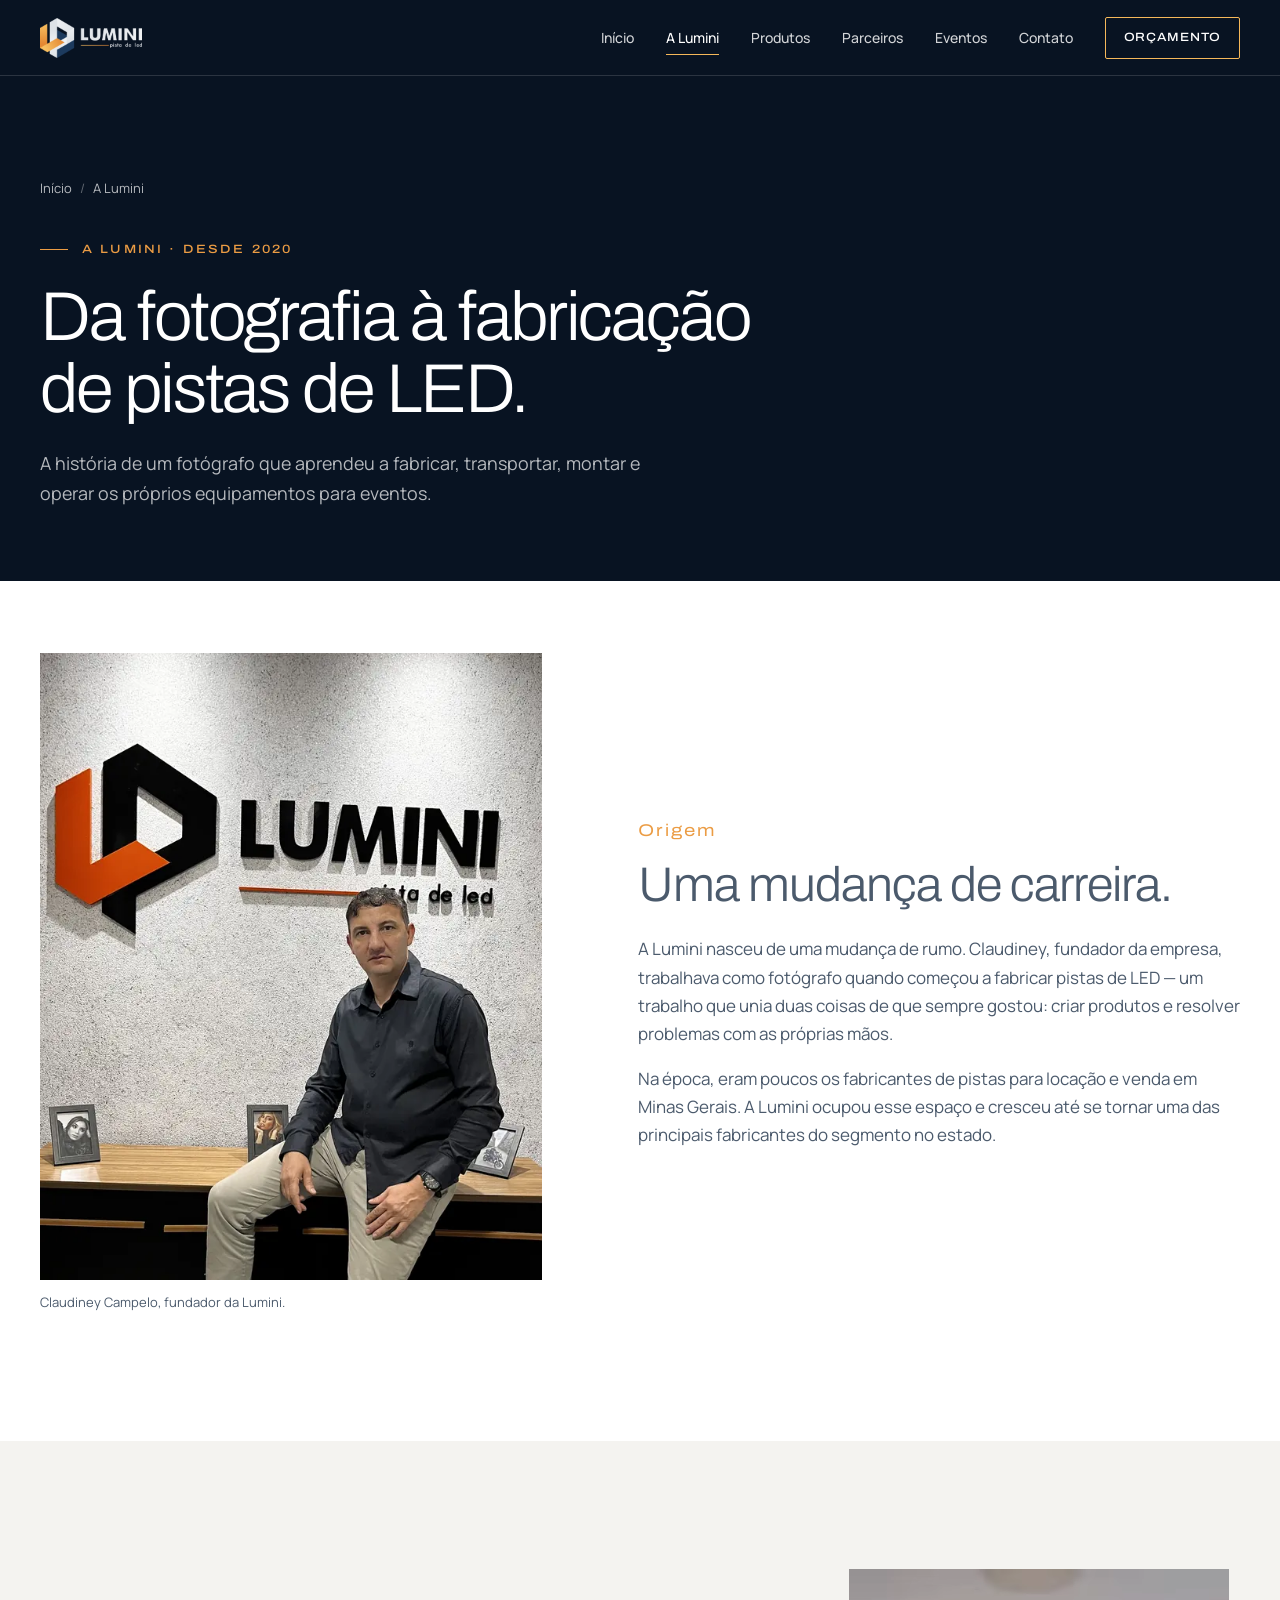
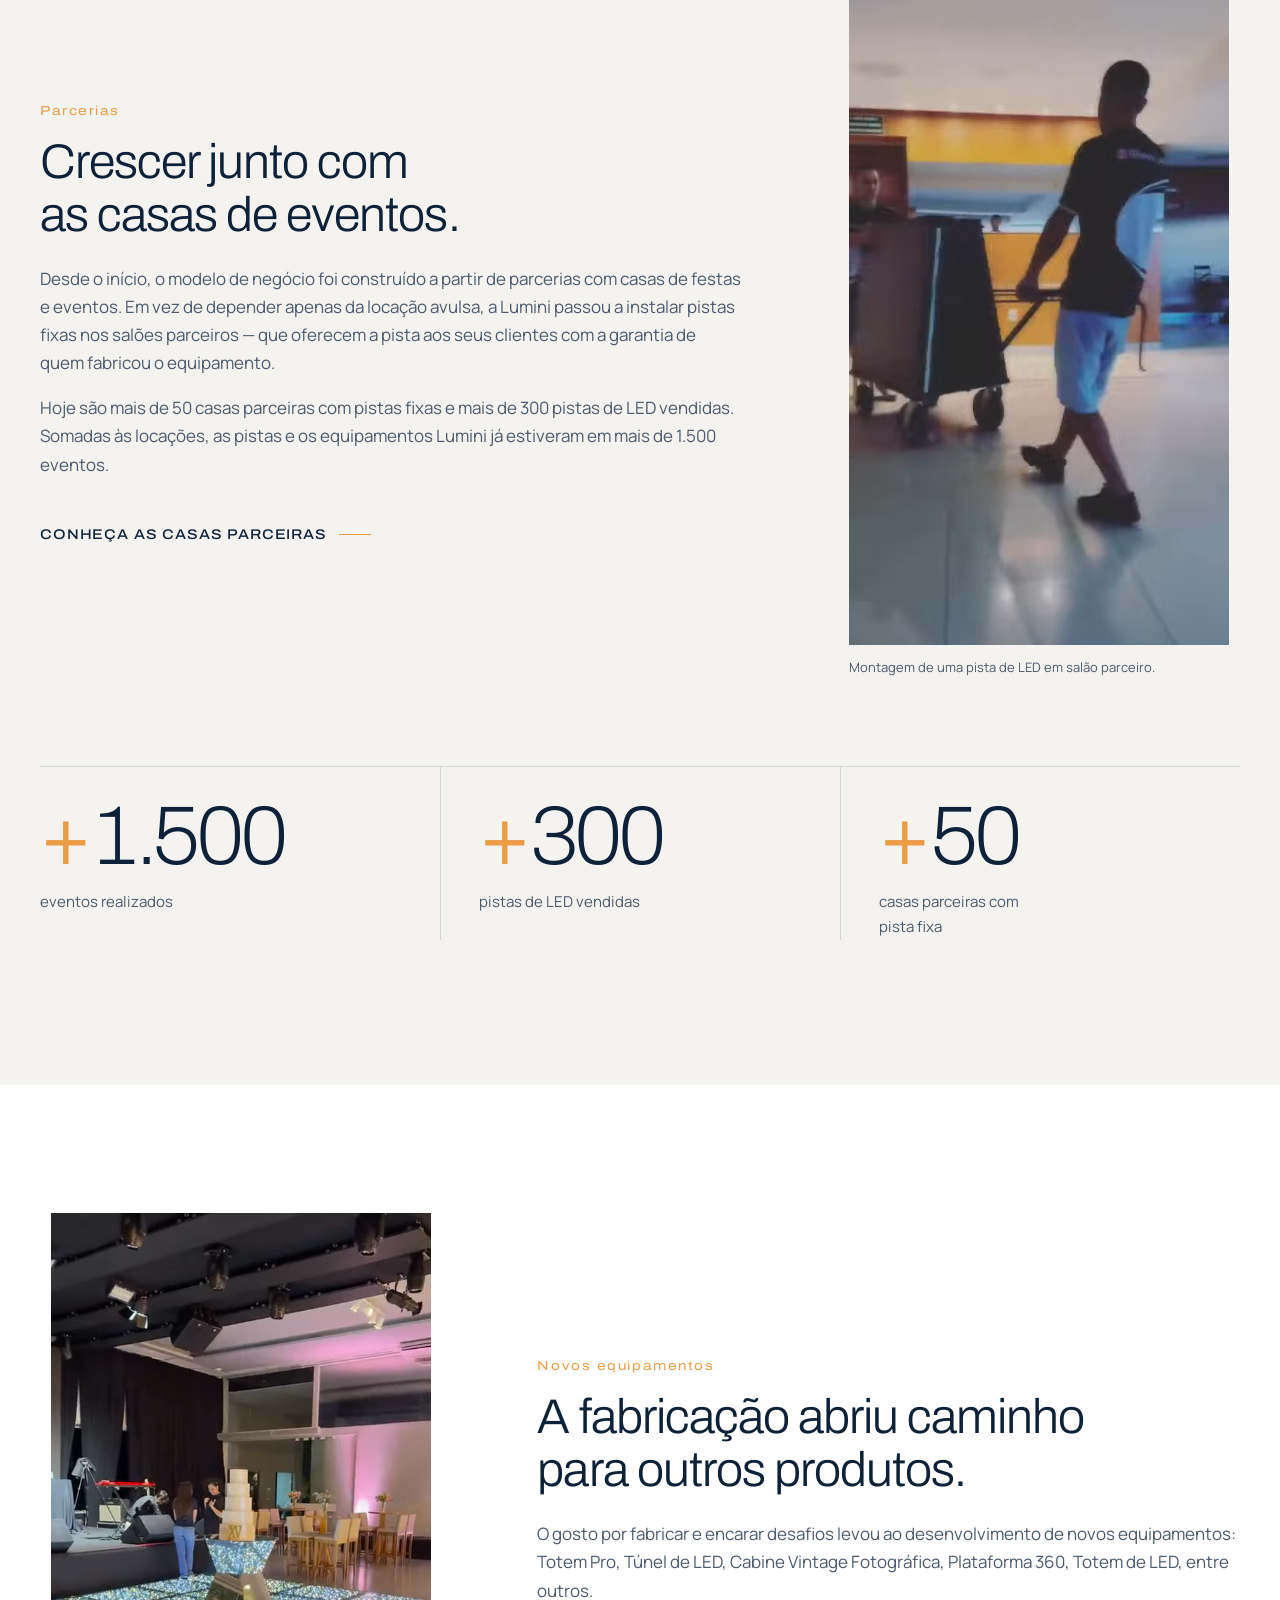
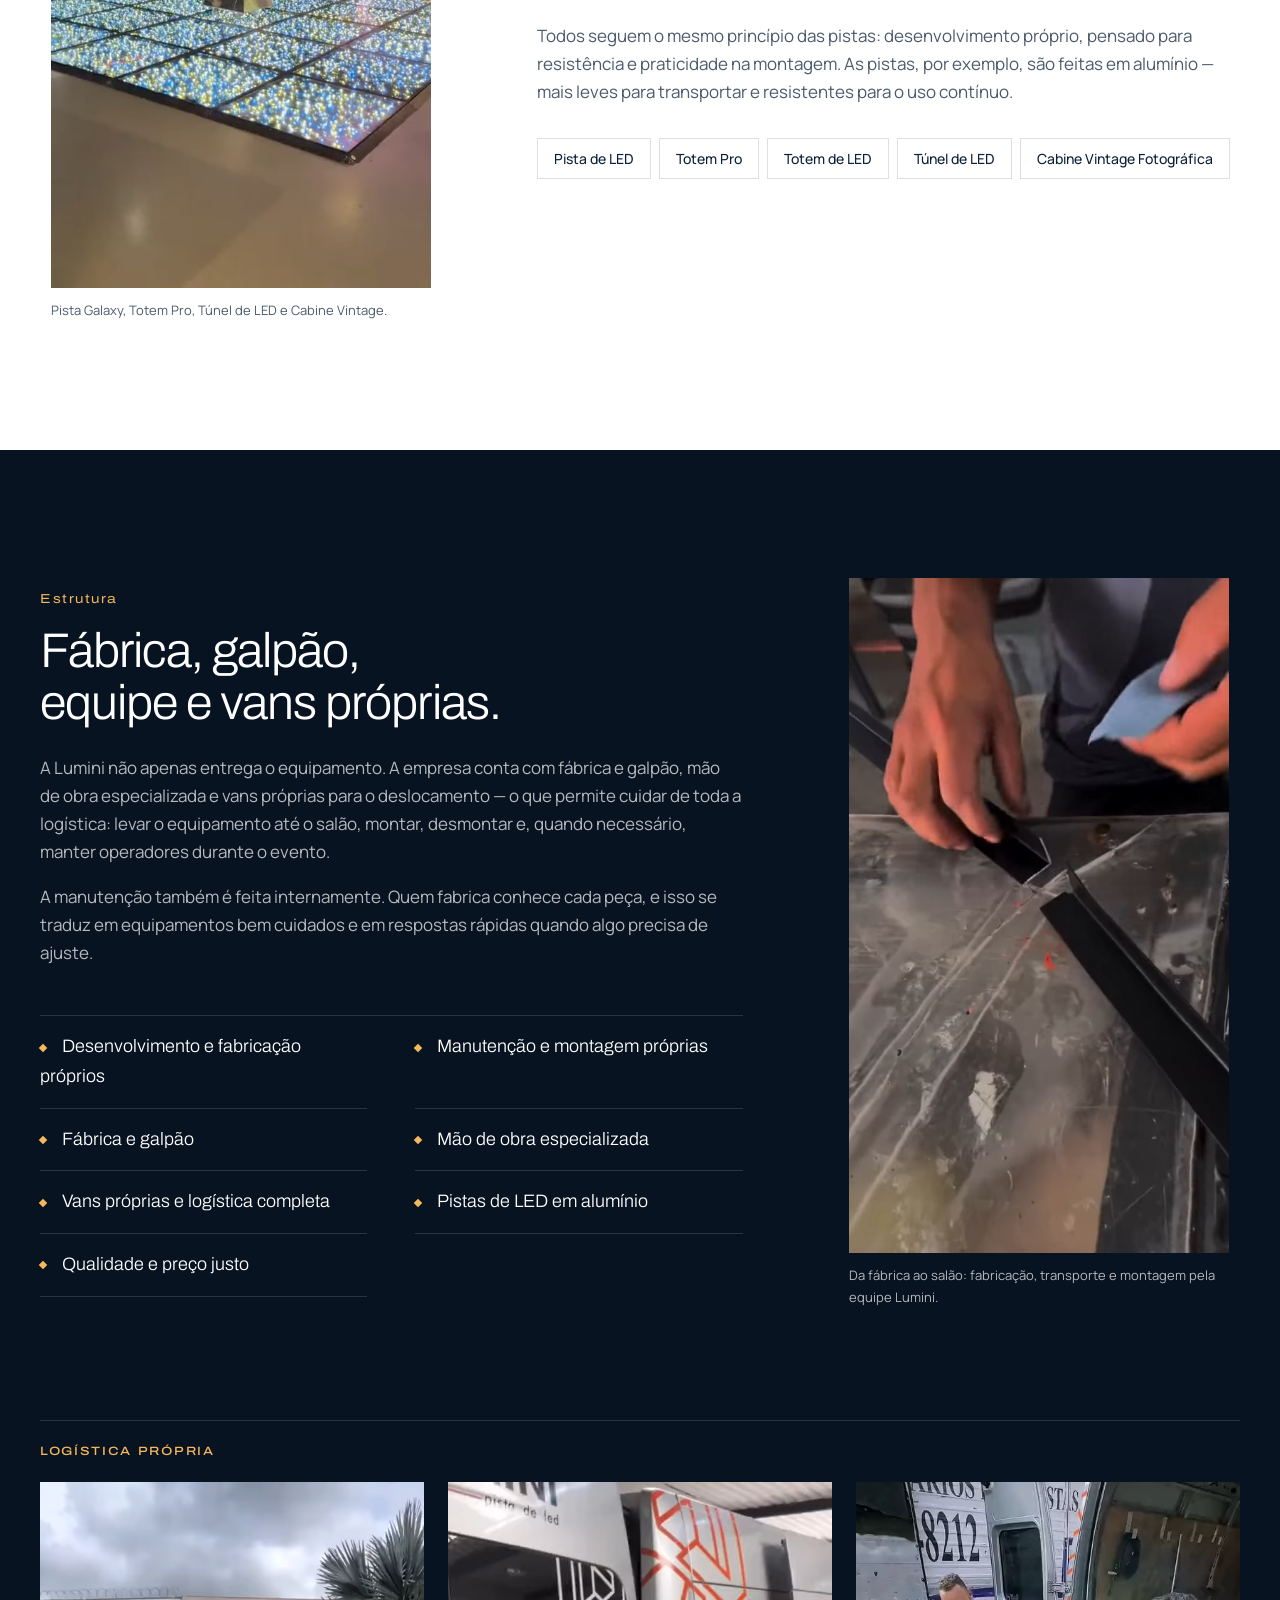
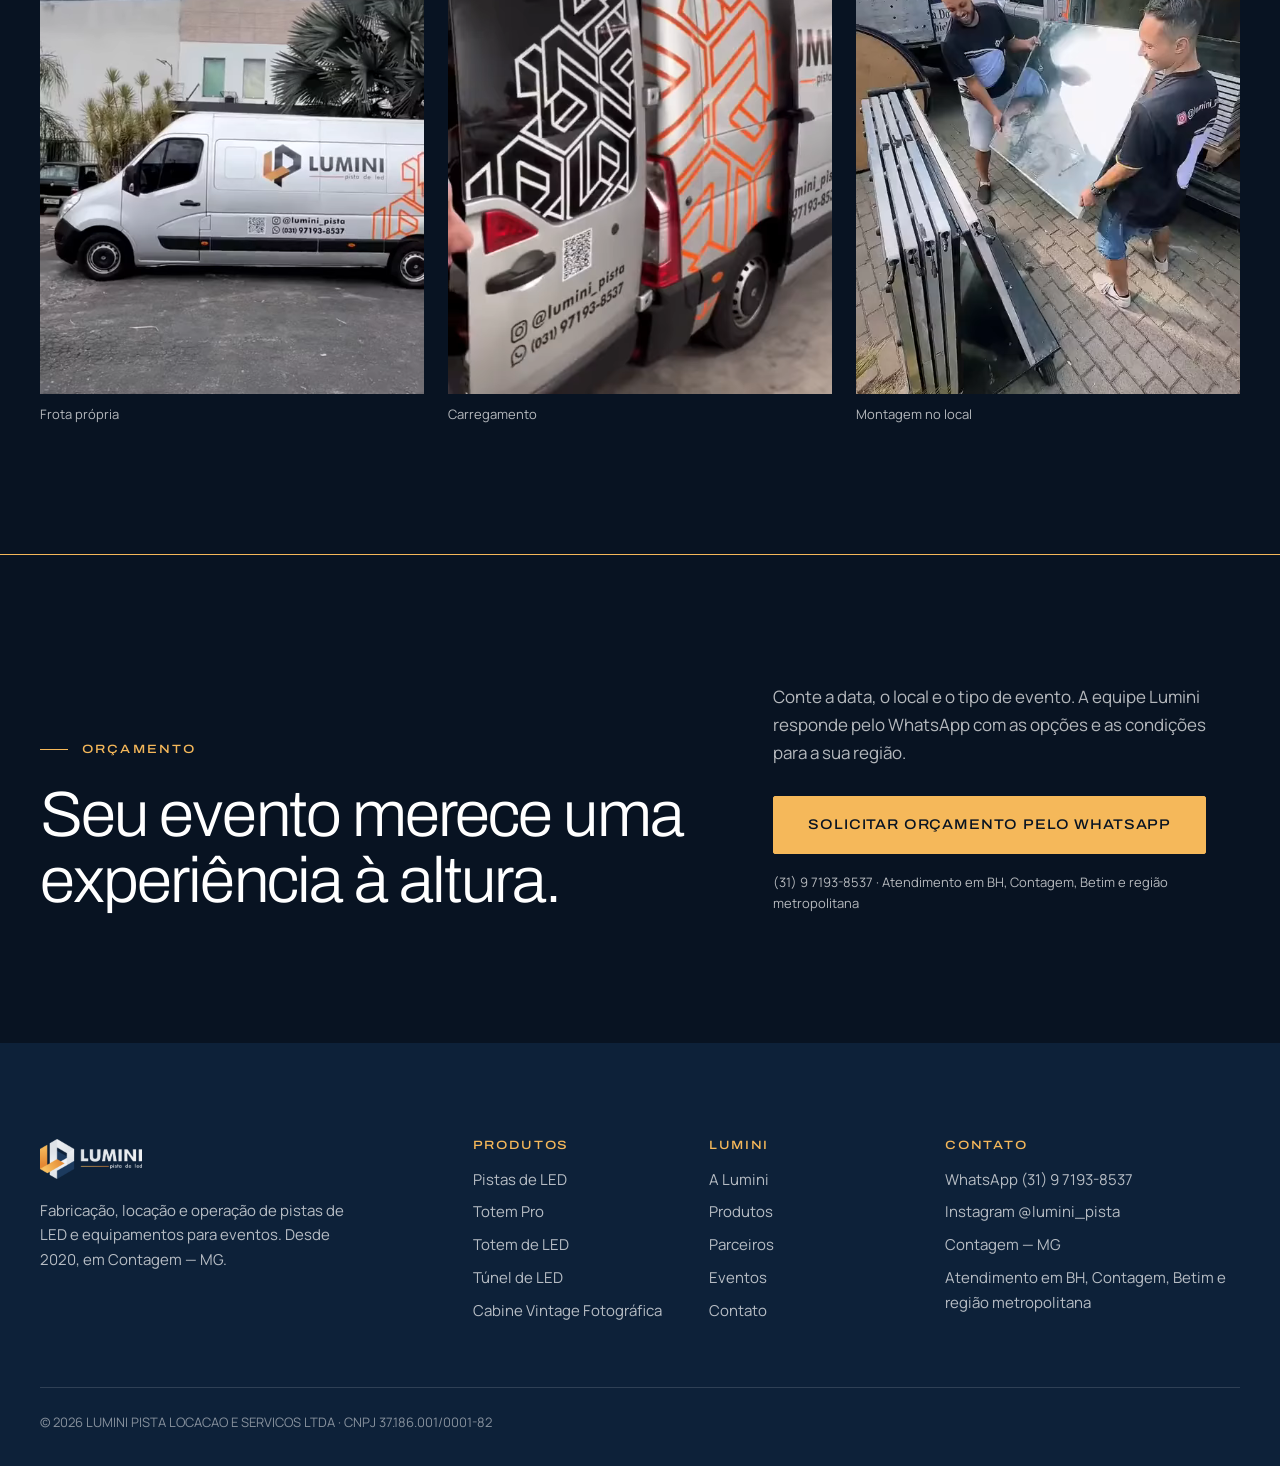
==== commit fa74882e: "Parceiros: comparação entre comprar a pista e ter pista fixa Lumini Seção 'Por que ter uma pista fix" ====
--- a/public/a-lumini/index.html
+++ b/public/a-lumini/index.html
@@ -24,7 +24,7 @@
 <link rel="preconnect" href="https://fonts.googleapis.com">
 <link rel="preconnect" href="https://fonts.gstatic.com" crossorigin>
 <link rel="stylesheet" href="https://fonts.googleapis.com/css2?family=Archivo:wdth,wght@100..125,300..700&family=Manrope:wght@400;500;600&display=swap">
-<link rel="stylesheet" href="../assets/css/style.css?v=edf1c5c5">
+<link rel="stylesheet" href="../assets/css/style.css?v=51acb6df">
 <script type="application/ld+json">{"@context":"https://schema.org","@type":"LocalBusiness","@id":"https://luminipista.com.br/#empresa","name":"Lumini Pista de LED","legalName":"LUMINI PISTA LOCACAO E SERVICOS LTDA","taxID":"37.186.001/0001-82","url":"https://luminipista.com.br/","telephone":"+55 31 97193-8537","foundingDate":"2020","image":"https://luminipista.com.br/assets/img/marca/og-lumini.jpg","logo":"https://luminipista.com.br/assets/img/marca/logo-lumini.png","description":"Fabricação, locação e operação de pistas de LED, Totem Pro, Totem de LED, Túnel de LED e Cabine Vintage Fotográfica para eventos em Belo Horizonte e região metropolitana.","address":{"@type":"PostalAddress","addressLocality":"Contagem","addressRegion":"MG","addressCountry":"BR"},"areaServed":[{"@type":"City","name":"Belo Horizonte"},{"@type":"City","name":"Contagem"},{"@type":"City","name":"Betim"},{"@type":"AdministrativeArea","name":"Região Metropolitana de Belo Horizonte"},{"@type":"State","name":"Minas Gerais"}],"sameAs":["https://www.instagram.com/lumini_pista/"]}</script>
 <script type="application/ld+json">{"@context":"https://schema.org","@type":"BreadcrumbList","itemListElement":[{"@type":"ListItem","position":1,"name":"Início","item":"https://luminipista.com.br/"},{"@type":"ListItem","position":2,"name":"A Lumini","item":"https://luminipista.com.br/a-lumini/"}]}</script>
 <script async src="https://www.googletagmanager.com/gtag/js?id=AW-11218835567"></script>
@@ -214,7 +214,7 @@
   <a class="btn btn--gold btn--block" href="https://wa.me/5531971938537?text=Ol%C3%A1!%20Vim%20do%20site%20e%20gostaria%20de%20solicitar%20um%20or%C3%A7amento%20para%20meu%20evento." target="_blank" rel="noopener" data-wa data-product="geral" data-product-name="Orçamento geral" data-placement="sticky_mobile">Solicitar orçamento pelo WhatsApp</a>
 </div>
 <script>window.LUMINI={"whatsapp":"5531971938537","metaPixelId":"2143955416549744","googleAds":{"id":"AW-11218835567","label":"PY6MCN3Kj40dEO-wx-Up","sendTo":"AW-11218835567/PY6MCN3Kj40dEO-wx-Up"},"ga4":null,"gtm":null};</script>
-<script src="../assets/js/tracking.js?v=edf1c5c5" defer></script>
-<script src="../assets/js/main.js?v=edf1c5c5" defer></script>
+<script src="../assets/js/tracking.js?v=51acb6df" defer></script>
+<script src="../assets/js/main.js?v=51acb6df" defer></script>
 </body>
 </html>
--- a/public/assets/css/style.css
+++ b/public/assets/css/style.css
@@ -952,6 +952,132 @@
   line-height: 1.35;
   color: var(--ink-soft);
 }
+/* Comparação: comprar x pista fixa em parceria */
+.compare {
+  width: 100%;
+  border-collapse: collapse;
+  font-size: 0.9375rem;
+}
+.compare thead th {
+  padding: 0 24px 16px;
+  font-family: var(--font-display);
+  font-size: 0.75rem;
+  font-weight: 500;
+  font-stretch: 118%;
+  letter-spacing: 0.14em;
+  text-transform: uppercase;
+  text-align: left;
+  color: var(--ink-soft);
+}
+.compare thead .compare__lumini {
+  color: var(--gold-2);
+}
+.compare tbody th {
+  width: 24%;
+  padding: 22px 24px 22px 0;
+  font-family: var(--font-display);
+  font-size: 1.0625rem;
+  font-weight: 400;
+  text-align: left;
+  vertical-align: top;
+  border-top: 1px solid var(--line);
+}
+.compare td {
+  padding: 22px 24px;
+  vertical-align: top;
+  border-top: 1px solid var(--line);
+  color: var(--ink-soft);
+}
+.compare td:last-child {
+  background: var(--navy-950);
+  color: var(--white);
+  border-top-color: var(--line-dark);
+  position: relative;
+}
+.compare td:last-child::before {
+  content: '';
+  display: inline-block;
+  width: 6px;
+  height: 6px;
+  margin: 0 12px 2px 0;
+  background: var(--gold);
+  transform: rotate(45deg);
+}
+.compare thead td,
+.compare thead th {
+  border: 0;
+}
+.compare thead .compare__lumini {
+  background: var(--navy-950);
+  color: var(--gold);
+  padding-top: 18px;
+}
+@media (max-width: 759px) {
+  .compare thead {
+    display: none;
+  }
+  .compare,
+  .compare tbody,
+  .compare tr,
+  .compare th,
+  .compare td {
+    display: block;
+    width: 100%;
+  }
+  .compare tr {
+    padding: 20px 0;
+    border-top: 1px solid var(--line);
+  }
+  .compare tbody th {
+    width: 100%;
+    padding: 0 0 12px;
+    border: 0;
+  }
+  .compare td {
+    padding: 14px 16px;
+    border: 0;
+  }
+  .compare td::after {
+    content: none;
+  }
+  .compare td[data-label]::before {
+    content: attr(data-label);
+    display: block;
+    width: auto;
+    height: auto;
+    margin: 0 0 4px;
+    background: none;
+    transform: none;
+    font-size: 0.6875rem;
+    font-weight: 600;
+    letter-spacing: 0.12em;
+    text-transform: uppercase;
+    color: var(--ink-soft);
+  }
+  .compare td:last-child[data-label]::before {
+    color: var(--gold);
+  }
+}
+.compare-cta {
+  display: flex;
+  flex-wrap: wrap;
+  align-items: center;
+  justify-content: space-between;
+  gap: 24px;
+  margin-top: clamp(40px, 6vw, 64px);
+}
+.compare-cta__text {
+  margin: 0;
+  max-width: 36ch;
+  font-family: var(--font-display);
+  font-size: clamp(1.25rem, 2.2vw, 1.625rem);
+  font-weight: 300;
+  line-height: 1.3;
+}
+.compare-cta__text strong {
+  font-weight: 500;
+  color: var(--gold-2);
+}
 .partner-cta {
   display: grid;
   gap: 24px;
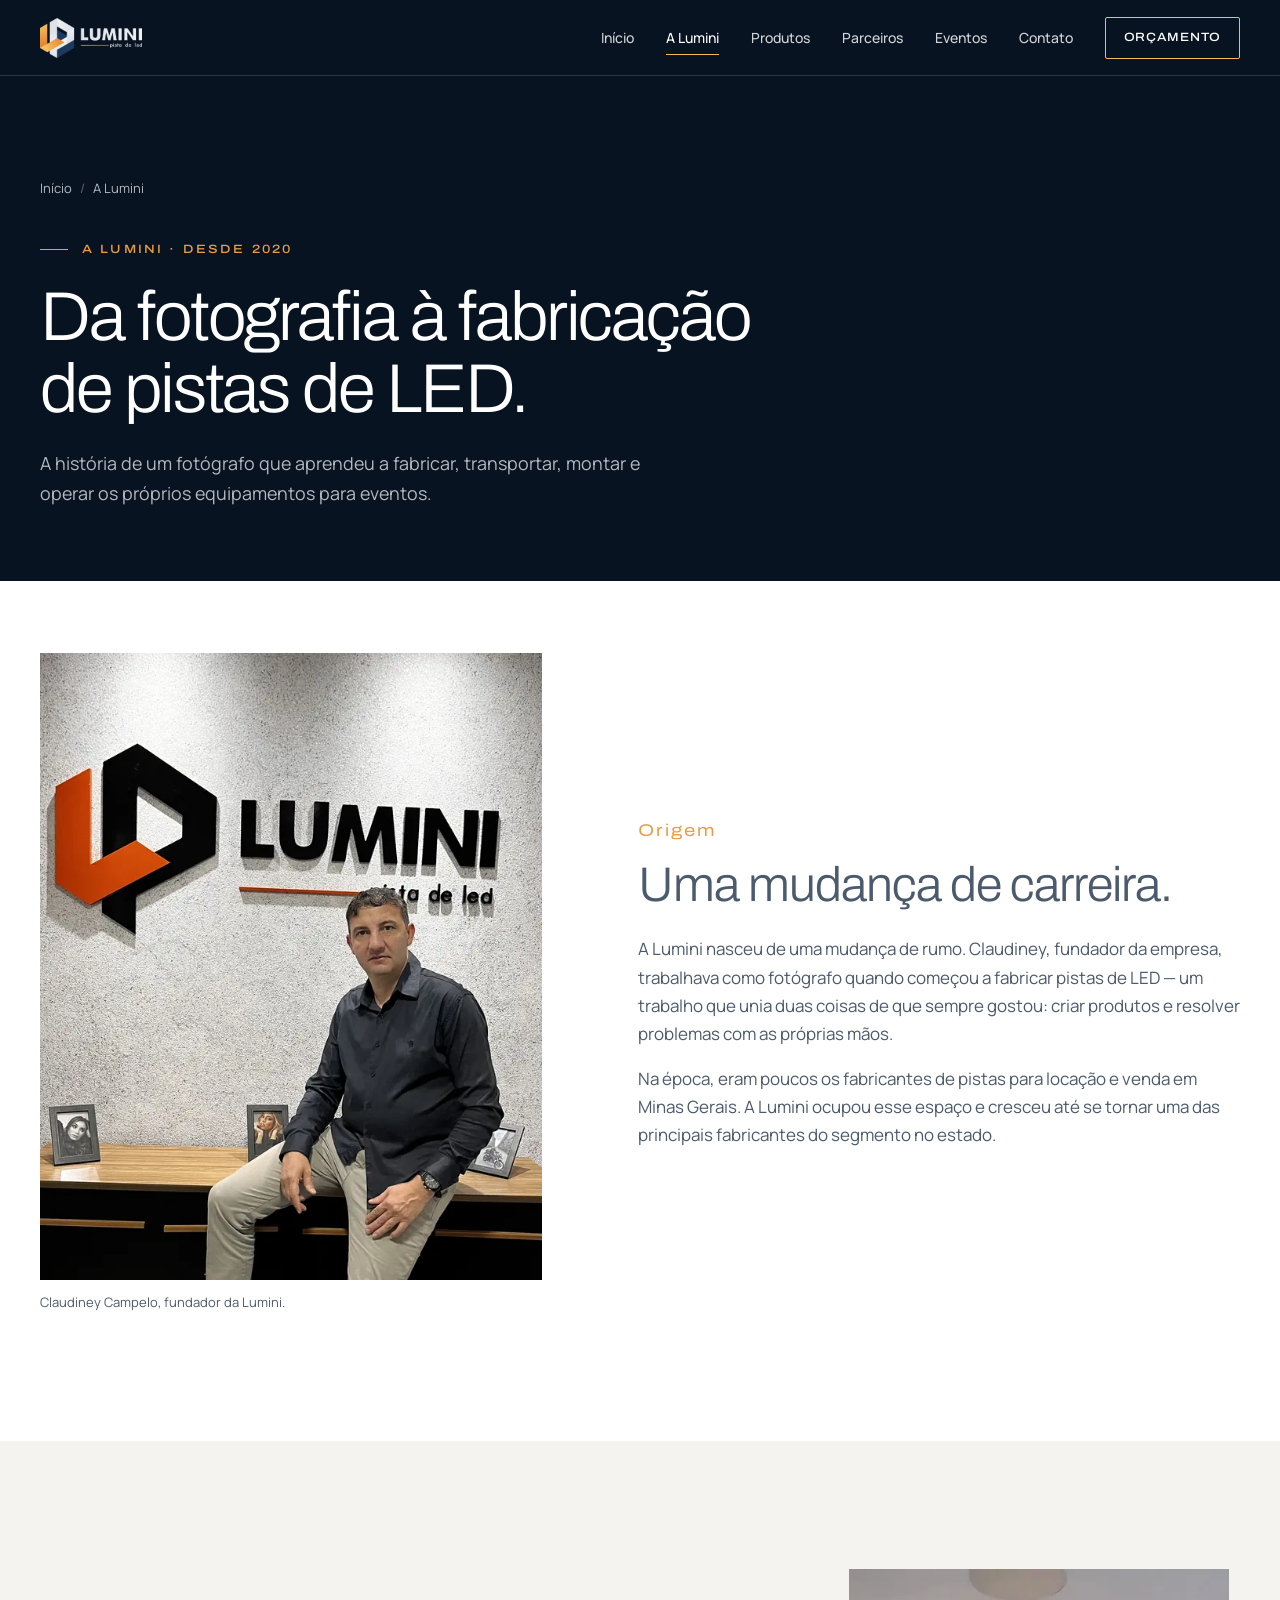
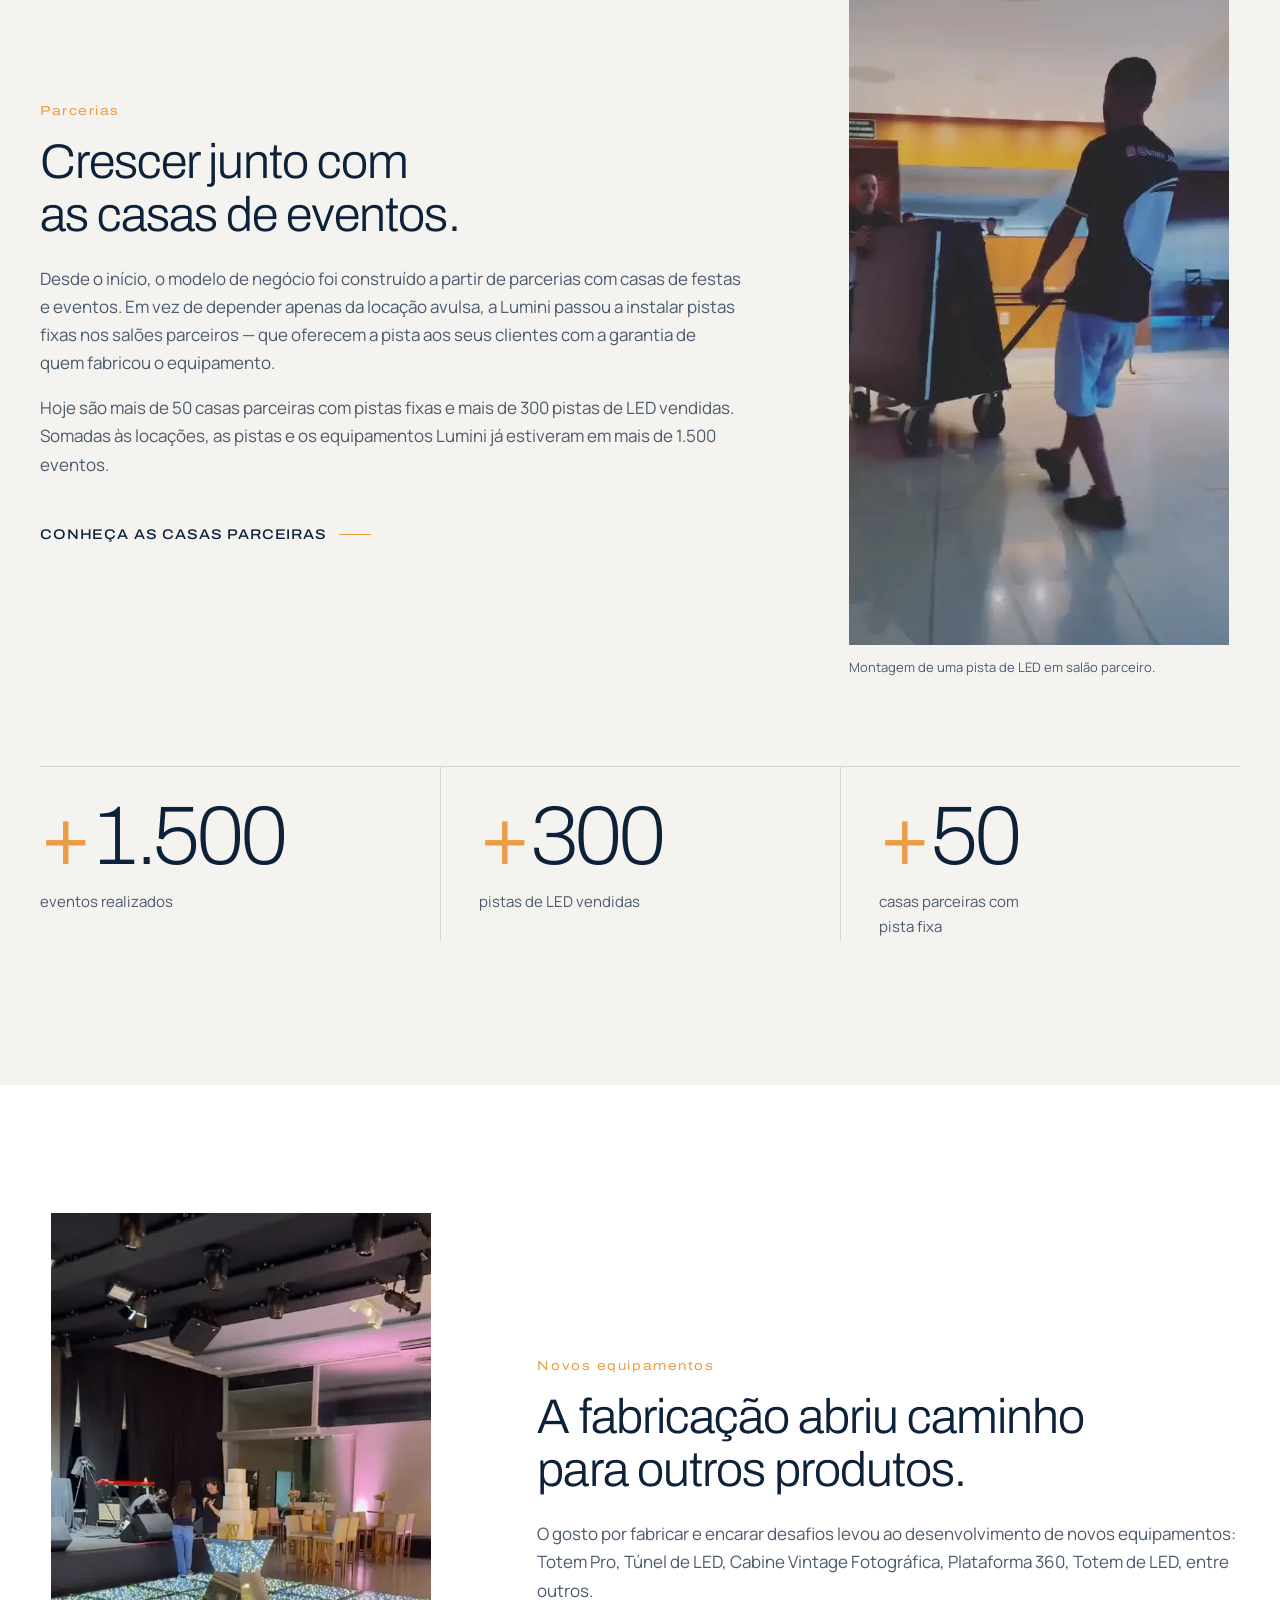
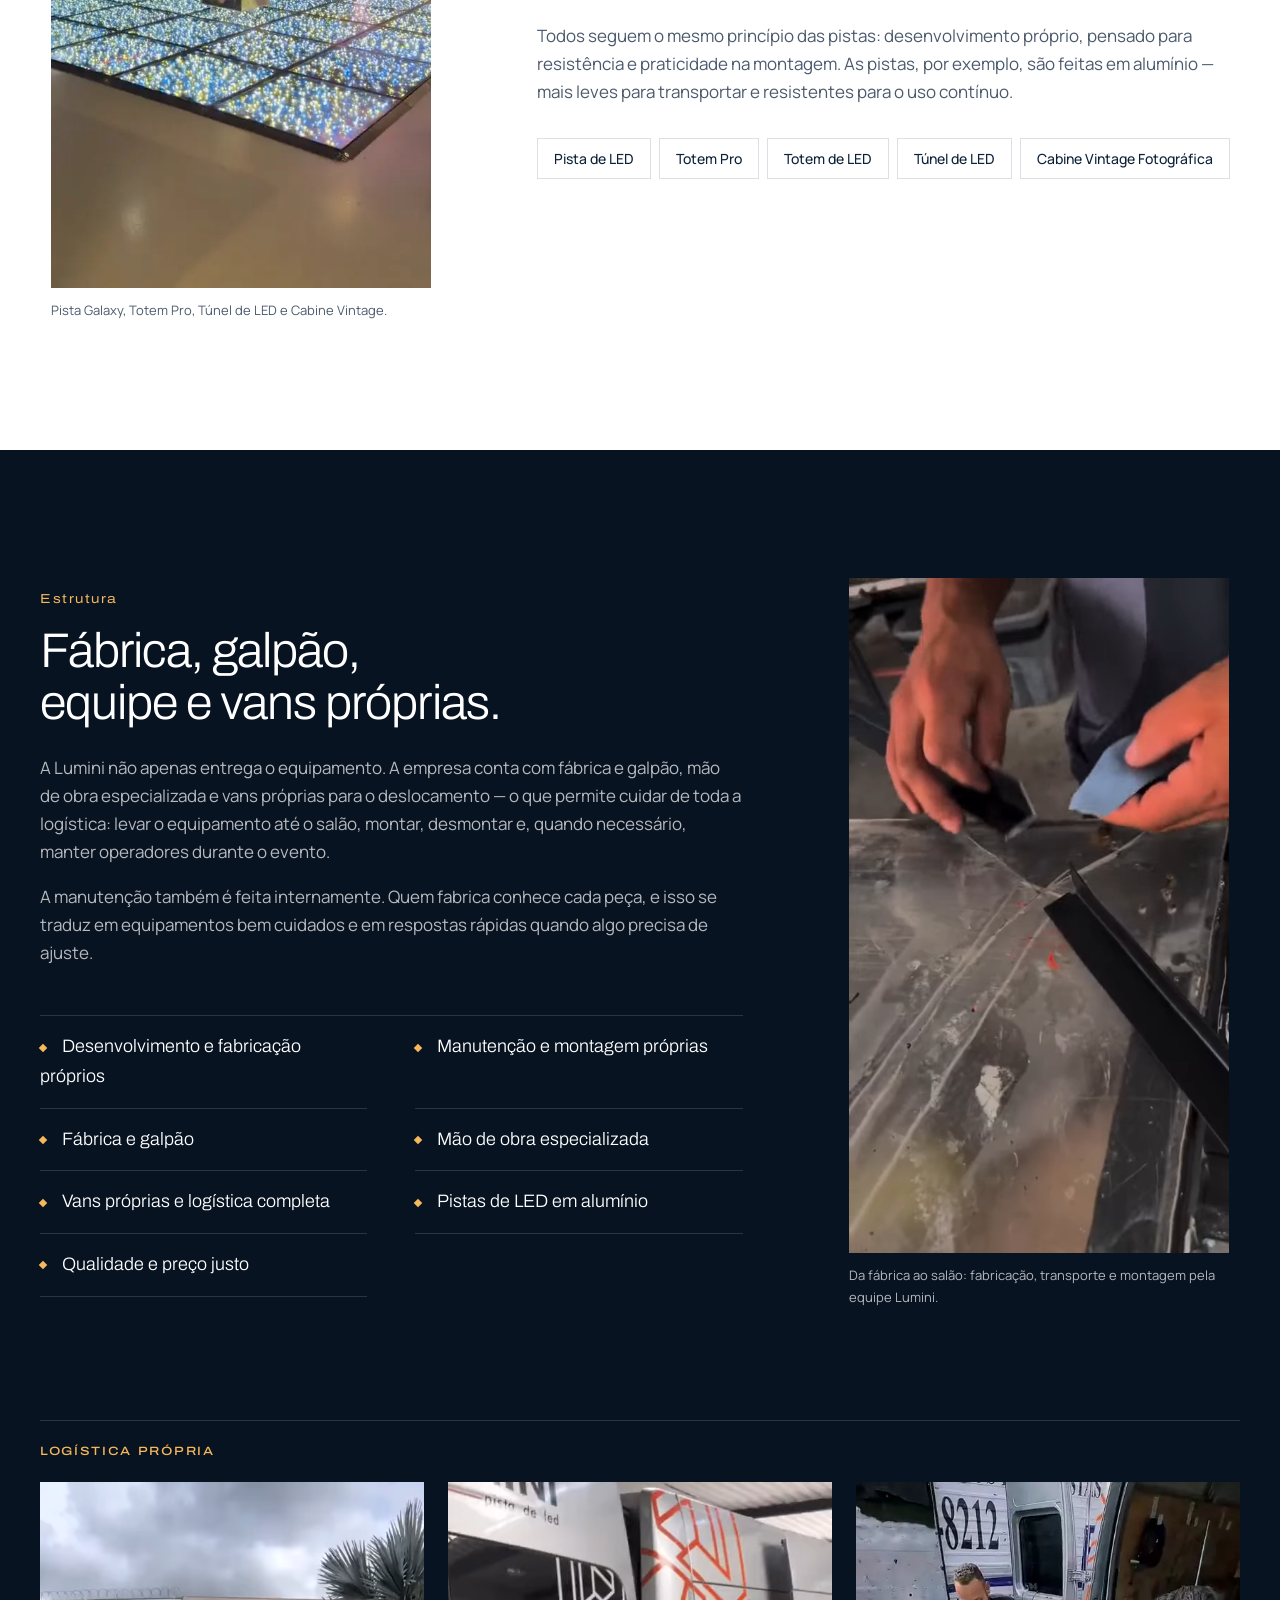
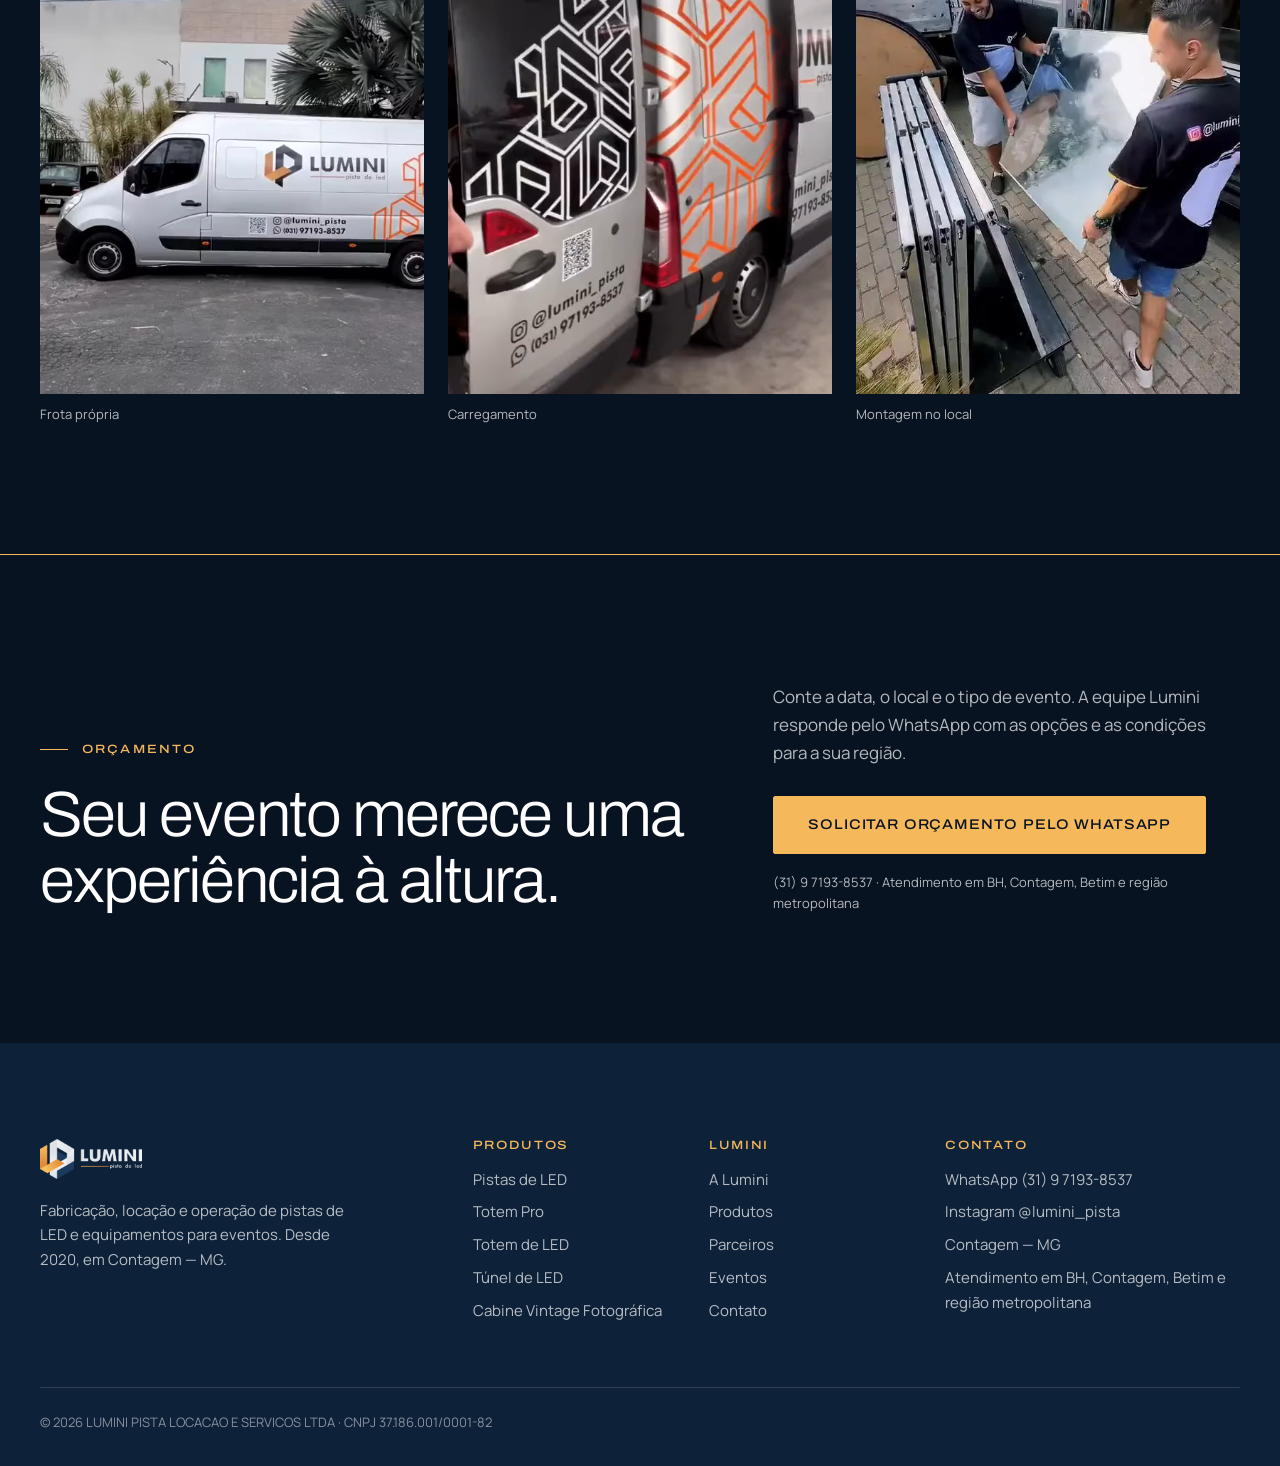
==== commit 91f5b37e: "Parceiros: 'casa de eventos' no lugar de 'salão' e comparativo no mesmo bloco - Comparativo passa a " ====
--- a/public/a-lumini/index.html
+++ b/public/a-lumini/index.html
@@ -24,7 +24,7 @@
 <link rel="preconnect" href="https://fonts.googleapis.com">
 <link rel="preconnect" href="https://fonts.gstatic.com" crossorigin>
 <link rel="stylesheet" href="https://fonts.googleapis.com/css2?family=Archivo:wdth,wght@100..125,300..700&family=Manrope:wght@400;500;600&display=swap">
-<link rel="stylesheet" href="../assets/css/style.css?v=51acb6df">
+<link rel="stylesheet" href="../assets/css/style.css?v=d392afaf">
 <script type="application/ld+json">{"@context":"https://schema.org","@type":"LocalBusiness","@id":"https://luminipista.com.br/#empresa","name":"Lumini Pista de LED","legalName":"LUMINI PISTA LOCACAO E SERVICOS LTDA","taxID":"37.186.001/0001-82","url":"https://luminipista.com.br/","telephone":"+55 31 97193-8537","foundingDate":"2020","image":"https://luminipista.com.br/assets/img/marca/og-lumini.jpg","logo":"https://luminipista.com.br/assets/img/marca/logo-lumini.png","description":"Fabricação, locação e operação de pistas de LED, Totem Pro, Totem de LED, Túnel de LED e Cabine Vintage Fotográfica para eventos em Belo Horizonte e região metropolitana.","address":{"@type":"PostalAddress","addressLocality":"Contagem","addressRegion":"MG","addressCountry":"BR"},"areaServed":[{"@type":"City","name":"Belo Horizonte"},{"@type":"City","name":"Contagem"},{"@type":"City","name":"Betim"},{"@type":"AdministrativeArea","name":"Região Metropolitana de Belo Horizonte"},{"@type":"State","name":"Minas Gerais"}],"sameAs":["https://www.instagram.com/lumini_pista/"]}</script>
 <script type="application/ld+json">{"@context":"https://schema.org","@type":"BreadcrumbList","itemListElement":[{"@type":"ListItem","position":1,"name":"Início","item":"https://luminipista.com.br/"},{"@type":"ListItem","position":2,"name":"A Lumini","item":"https://luminipista.com.br/a-lumini/"}]}</script>
 <script async src="https://www.googletagmanager.com/gtag/js?id=AW-11218835567"></script>
@@ -214,7 +214,7 @@
   <a class="btn btn--gold btn--block" href="https://wa.me/5531971938537?text=Ol%C3%A1!%20Vim%20do%20site%20e%20gostaria%20de%20solicitar%20um%20or%C3%A7amento%20para%20meu%20evento." target="_blank" rel="noopener" data-wa data-product="geral" data-product-name="Orçamento geral" data-placement="sticky_mobile">Solicitar orçamento pelo WhatsApp</a>
 </div>
 <script>window.LUMINI={"whatsapp":"5531971938537","metaPixelId":"2143955416549744","googleAds":{"id":"AW-11218835567","label":"PY6MCN3Kj40dEO-wx-Up","sendTo":"AW-11218835567/PY6MCN3Kj40dEO-wx-Up"},"ga4":null,"gtm":null};</script>
-<script src="../assets/js/tracking.js?v=51acb6df" defer></script>
-<script src="../assets/js/main.js?v=51acb6df" defer></script>
+<script src="../assets/js/tracking.js?v=d392afaf" defer></script>
+<script src="../assets/js/main.js?v=d392afaf" defer></script>
 </body>
 </html>
--- a/public/assets/css/style.css
+++ b/public/assets/css/style.css
@@ -953,6 +953,11 @@
   color: var(--ink-soft);
 }
 /* Comparação: comprar x pista fixa em parceria */
+.compare-block {
+  margin-top: clamp(56px, 8vw, 96px);
+  padding-top: clamp(56px, 8vw, 96px);
+  border-top: 1px solid var(--line);
+}
 .compare {
   width: 100%;
   border-collapse: collapse;
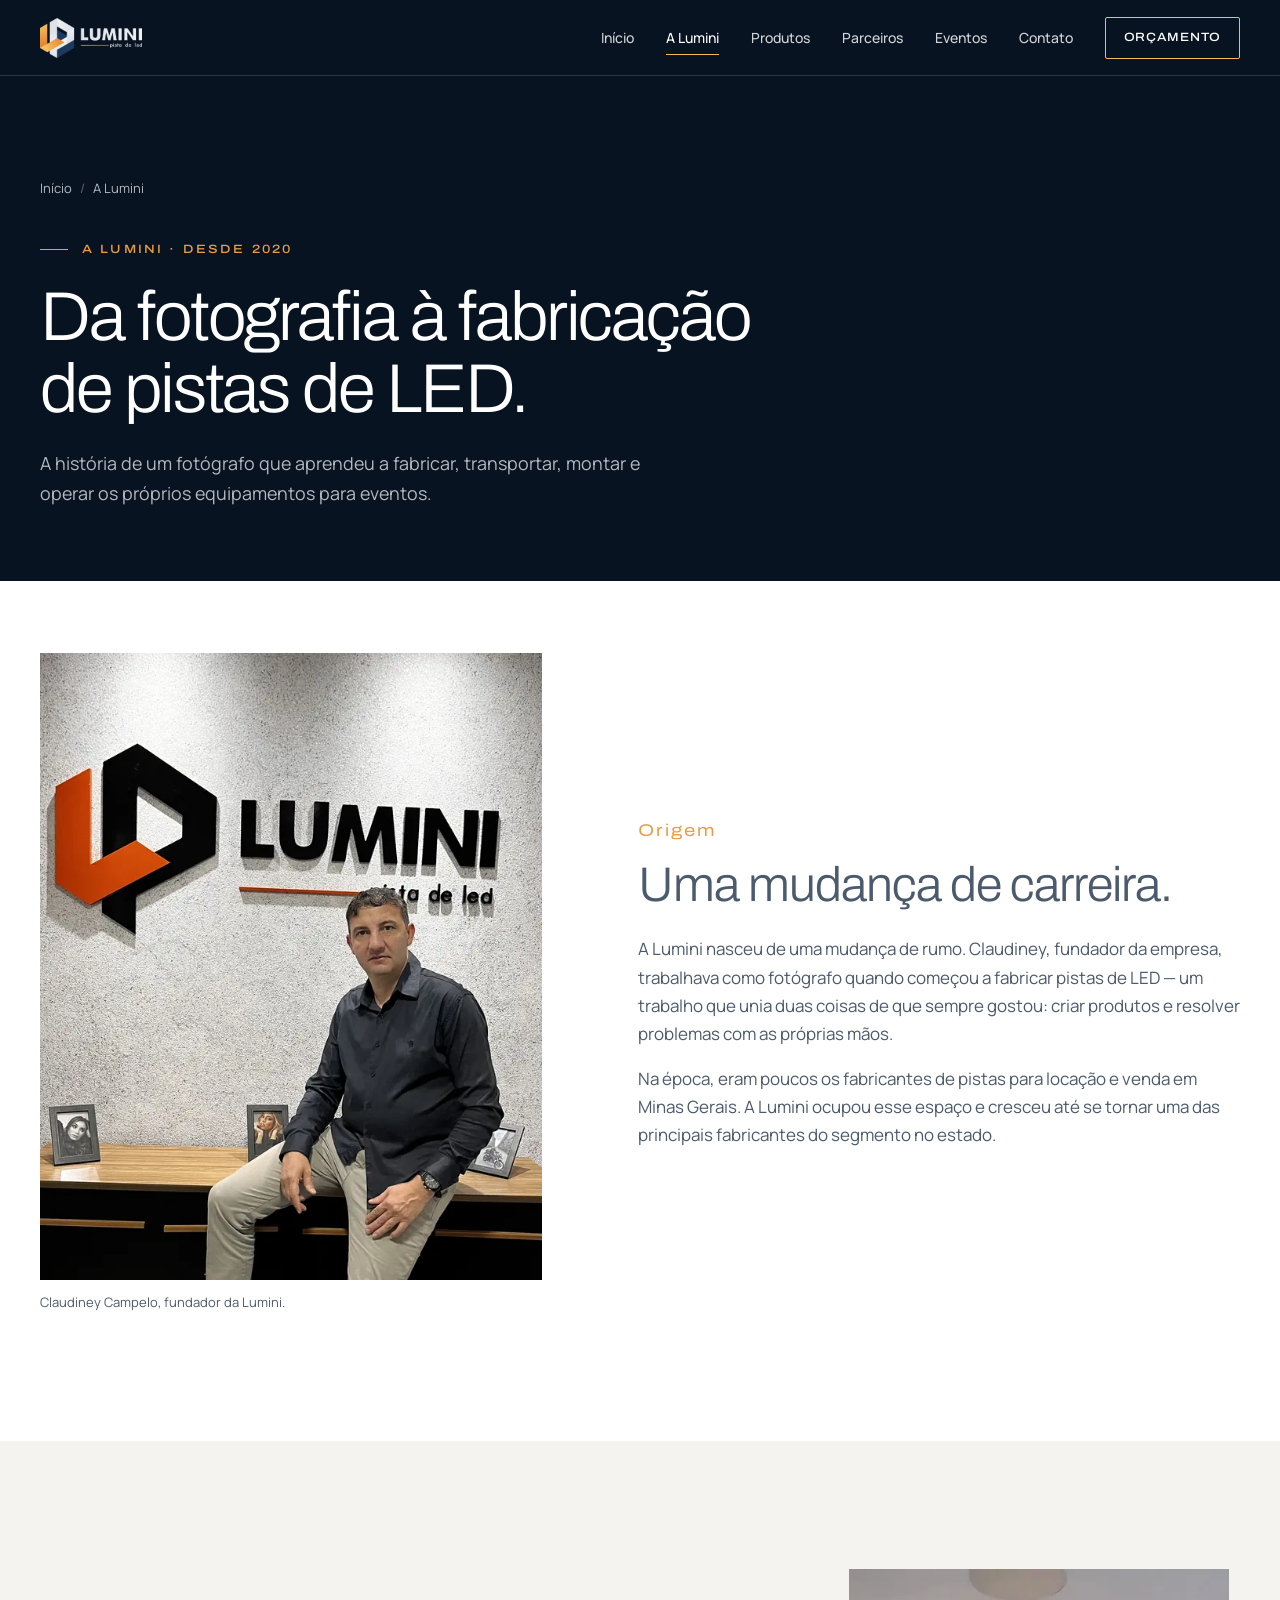
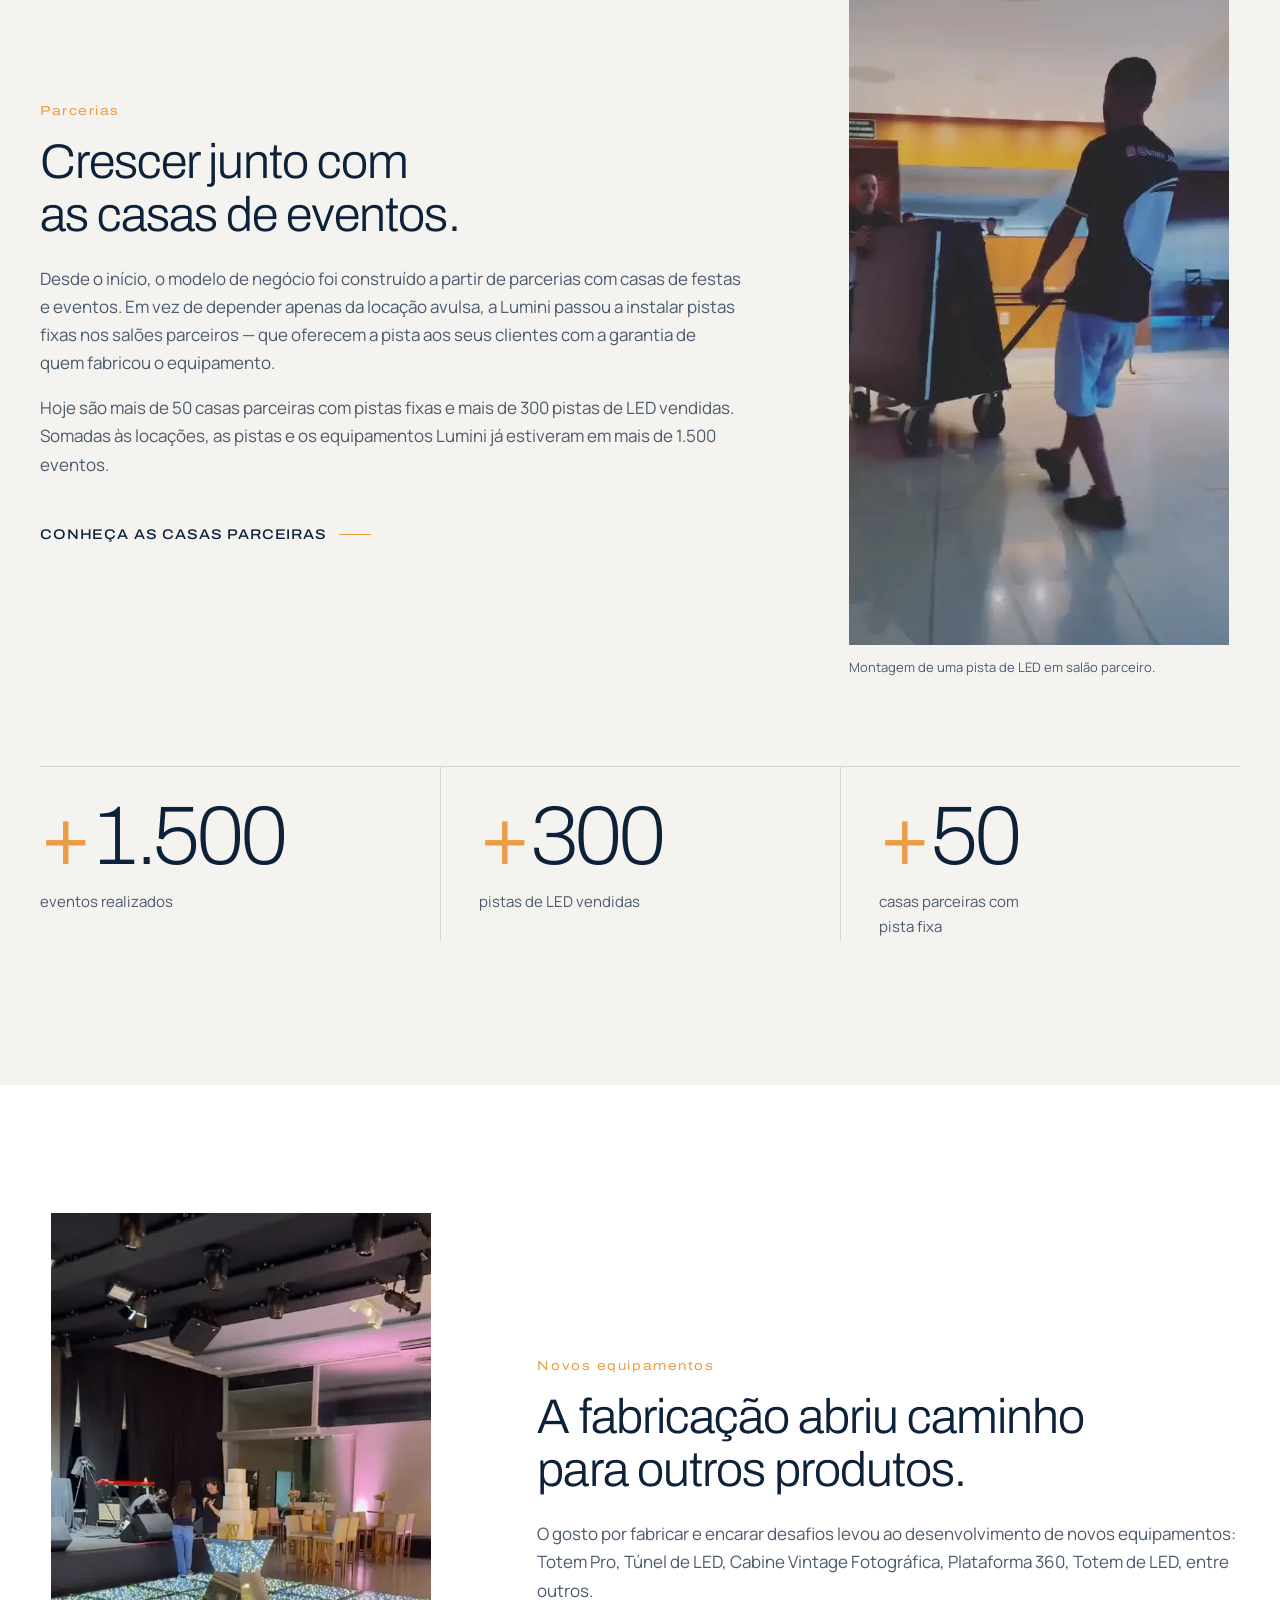
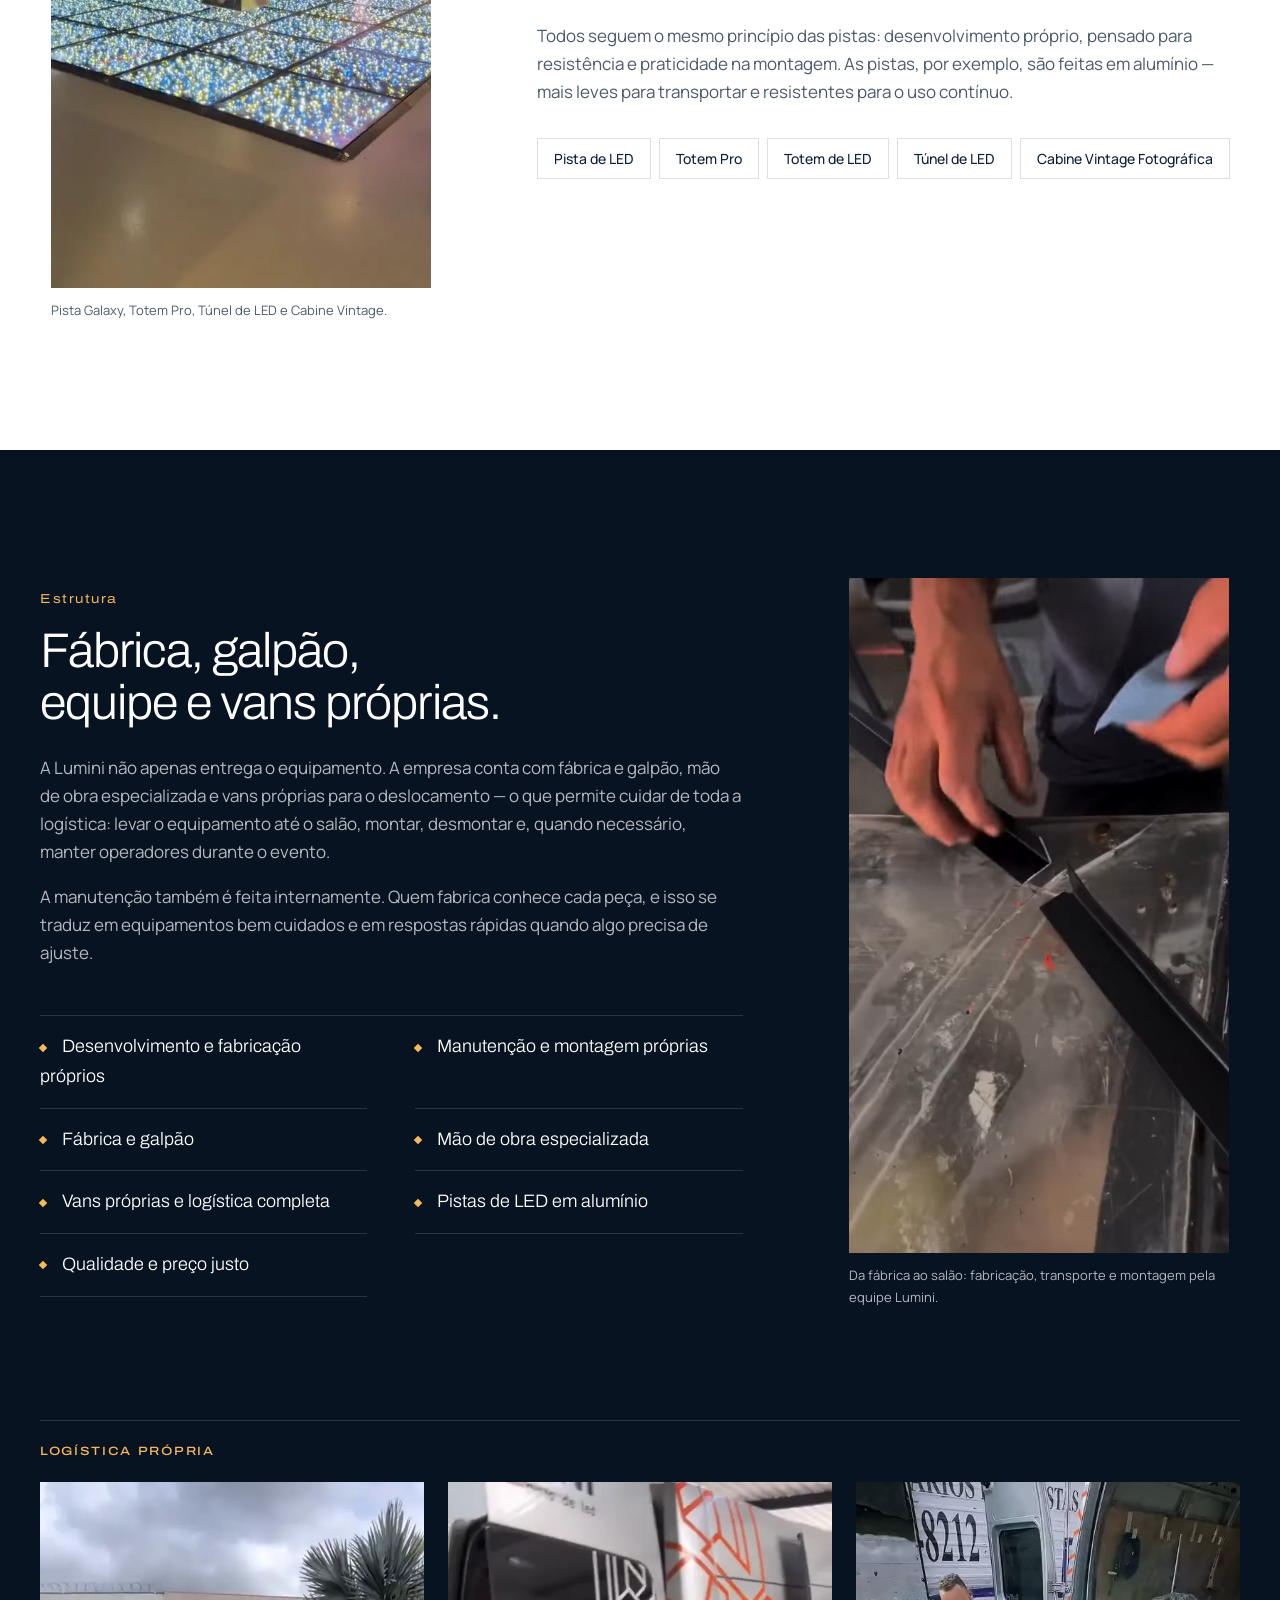
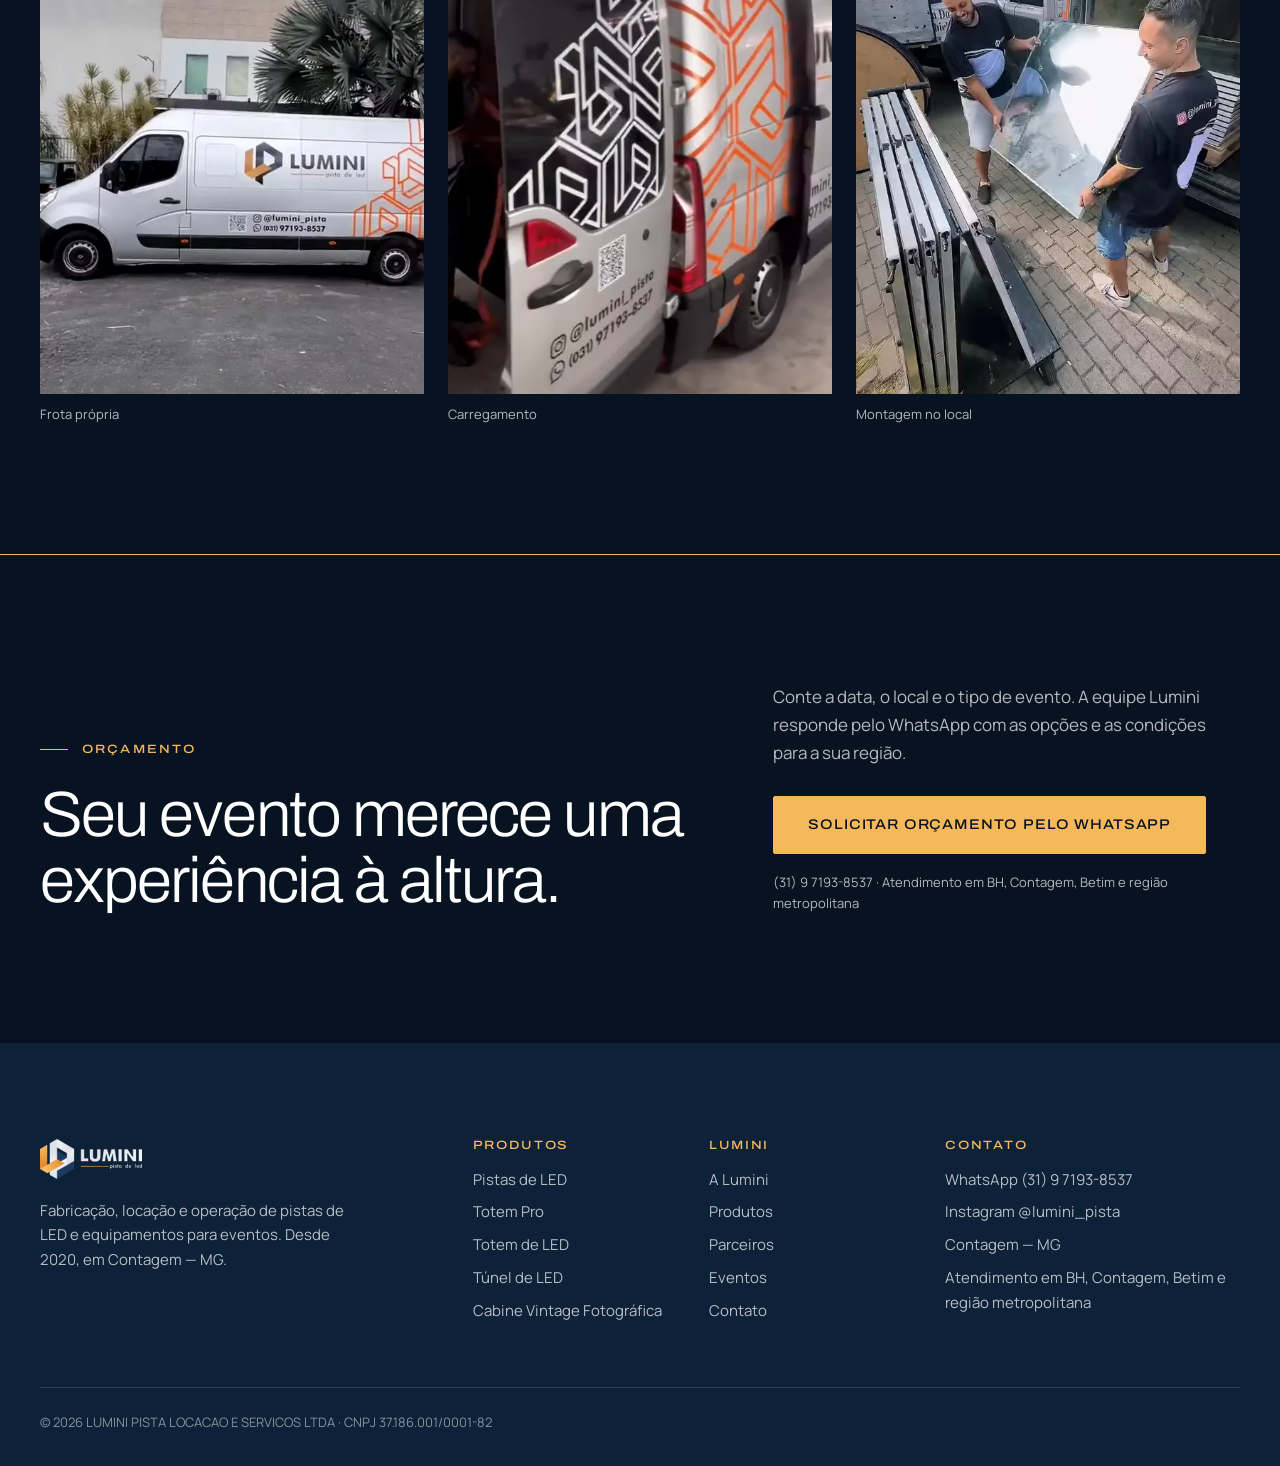
==== commit 1d5e2810: "Home: seção de depoimentos com avaliações reais do Google Cinco avaliações 5 estrelas enviadas pela " ====
--- a/public/a-lumini/index.html
+++ b/public/a-lumini/index.html
@@ -24,7 +24,7 @@
 <link rel="preconnect" href="https://fonts.googleapis.com">
 <link rel="preconnect" href="https://fonts.gstatic.com" crossorigin>
 <link rel="stylesheet" href="https://fonts.googleapis.com/css2?family=Archivo:wdth,wght@100..125,300..700&family=Manrope:wght@400;500;600&display=swap">
-<link rel="stylesheet" href="../assets/css/style.css?v=d392afaf">
+<link rel="stylesheet" href="../assets/css/style.css?v=efdcd8e1">
 <script type="application/ld+json">{"@context":"https://schema.org","@type":"LocalBusiness","@id":"https://luminipista.com.br/#empresa","name":"Lumini Pista de LED","legalName":"LUMINI PISTA LOCACAO E SERVICOS LTDA","taxID":"37.186.001/0001-82","url":"https://luminipista.com.br/","telephone":"+55 31 97193-8537","foundingDate":"2020","image":"https://luminipista.com.br/assets/img/marca/og-lumini.jpg","logo":"https://luminipista.com.br/assets/img/marca/logo-lumini.png","description":"Fabricação, locação e operação de pistas de LED, Totem Pro, Totem de LED, Túnel de LED e Cabine Vintage Fotográfica para eventos em Belo Horizonte e região metropolitana.","address":{"@type":"PostalAddress","addressLocality":"Contagem","addressRegion":"MG","addressCountry":"BR"},"areaServed":[{"@type":"City","name":"Belo Horizonte"},{"@type":"City","name":"Contagem"},{"@type":"City","name":"Betim"},{"@type":"AdministrativeArea","name":"Região Metropolitana de Belo Horizonte"},{"@type":"State","name":"Minas Gerais"}],"sameAs":["https://www.instagram.com/lumini_pista/"]}</script>
 <script type="application/ld+json">{"@context":"https://schema.org","@type":"BreadcrumbList","itemListElement":[{"@type":"ListItem","position":1,"name":"Início","item":"https://luminipista.com.br/"},{"@type":"ListItem","position":2,"name":"A Lumini","item":"https://luminipista.com.br/a-lumini/"}]}</script>
 <script async src="https://www.googletagmanager.com/gtag/js?id=AW-11218835567"></script>
@@ -214,7 +214,7 @@
   <a class="btn btn--gold btn--block" href="https://wa.me/5531971938537?text=Ol%C3%A1!%20Vim%20do%20site%20e%20gostaria%20de%20solicitar%20um%20or%C3%A7amento%20para%20meu%20evento." target="_blank" rel="noopener" data-wa data-product="geral" data-product-name="Orçamento geral" data-placement="sticky_mobile">Solicitar orçamento pelo WhatsApp</a>
 </div>
 <script>window.LUMINI={"whatsapp":"5531971938537","metaPixelId":"2143955416549744","googleAds":{"id":"AW-11218835567","label":"PY6MCN3Kj40dEO-wx-Up","sendTo":"AW-11218835567/PY6MCN3Kj40dEO-wx-Up"},"ga4":null,"gtm":null};</script>
-<script src="../assets/js/tracking.js?v=d392afaf" defer></script>
-<script src="../assets/js/main.js?v=d392afaf" defer></script>
+<script src="../assets/js/tracking.js?v=efdcd8e1" defer></script>
+<script src="../assets/js/main.js?v=efdcd8e1" defer></script>
 </body>
 </html>
--- a/public/assets/css/style.css
+++ b/public/assets/css/style.css
@@ -1099,6 +1099,69 @@
   color: var(--ink-soft);
 }
 
+/* ---------- Depoimentos ---------- */
+.reviews {
+  columns: 1;
+  column-gap: 20px;
+}
+@media (min-width: 700px) {
+  .reviews {
+    columns: 2;
+  }
+}
+@media (min-width: 1050px) {
+  .reviews {
+    columns: 3;
+  }
+}
+.review {
+  break-inside: avoid;
+  margin-bottom: 20px;
+  padding: 28px;
+  border: 1px solid var(--line-dark);
+}
+.review__stars {
+  margin: 0 0 16px;
+  font-size: 0.9375rem;
+  letter-spacing: 0.18em;
+  color: var(--gold);
+}
+.review__text {
+  margin: 0 0 24px;
+  font-family: var(--font-display);
+  font-size: 1.125rem;
+  font-weight: 300;
+  line-height: 1.5;
+  color: var(--white);
+}
+.review__text p {
+  margin-bottom: 0.6em;
+}
+.review__author {
+  display: flex;
+  align-items: center;
+  gap: 14px;
+  margin: 0;
+  font-size: 0.8125rem;
+  color: var(--on-dark-soft);
+}
+.review__author img {
+  width: 44px;
+  height: 44px;
+  border-radius: 50%;
+  object-fit: cover;
+  flex: none;
+}
+.review__author strong {
+  display: block;
+  font-size: 0.9375rem;
+  font-weight: 600;
+  color: var(--white);
+}
+.section--navy .link-arrow {
+  color: var(--white);
+}
+
 /* ---------- Índice de eventos (home) ---------- */
 .event-index {
   border-top: 1px solid var(--line);
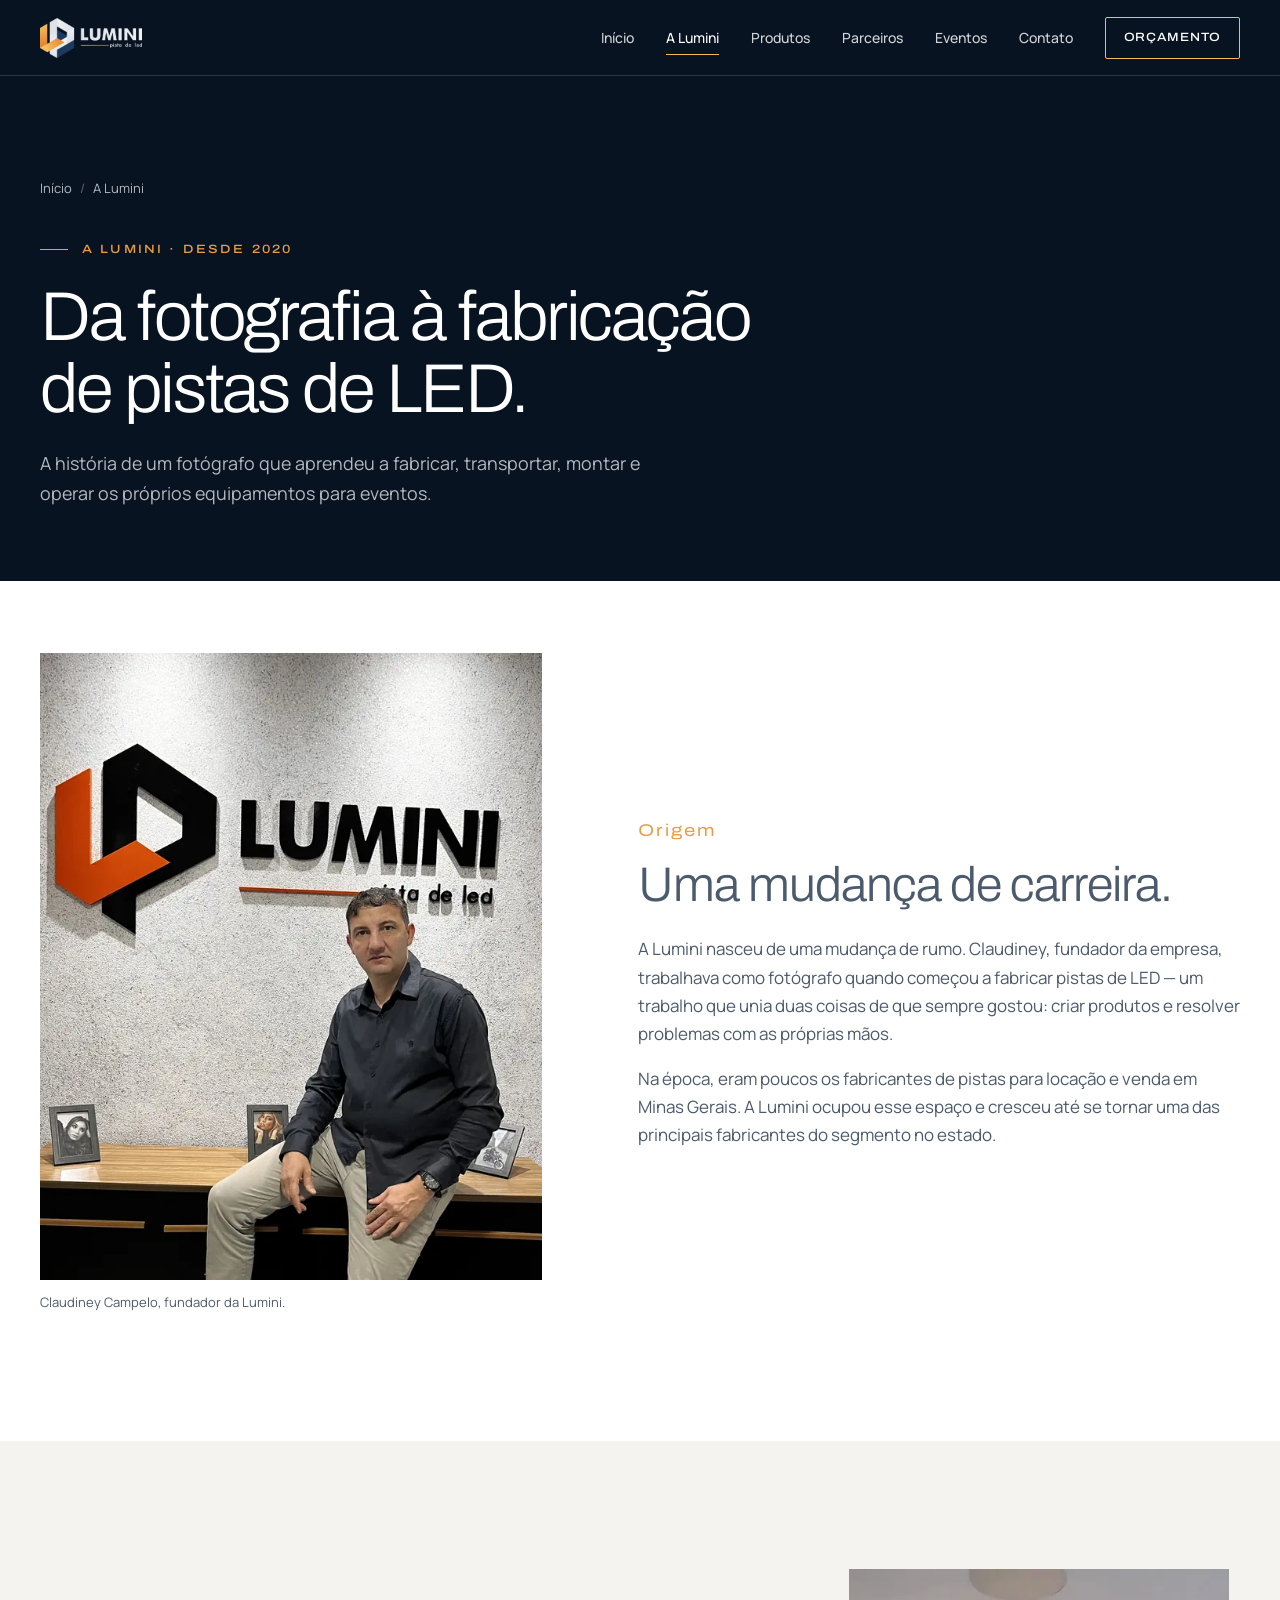
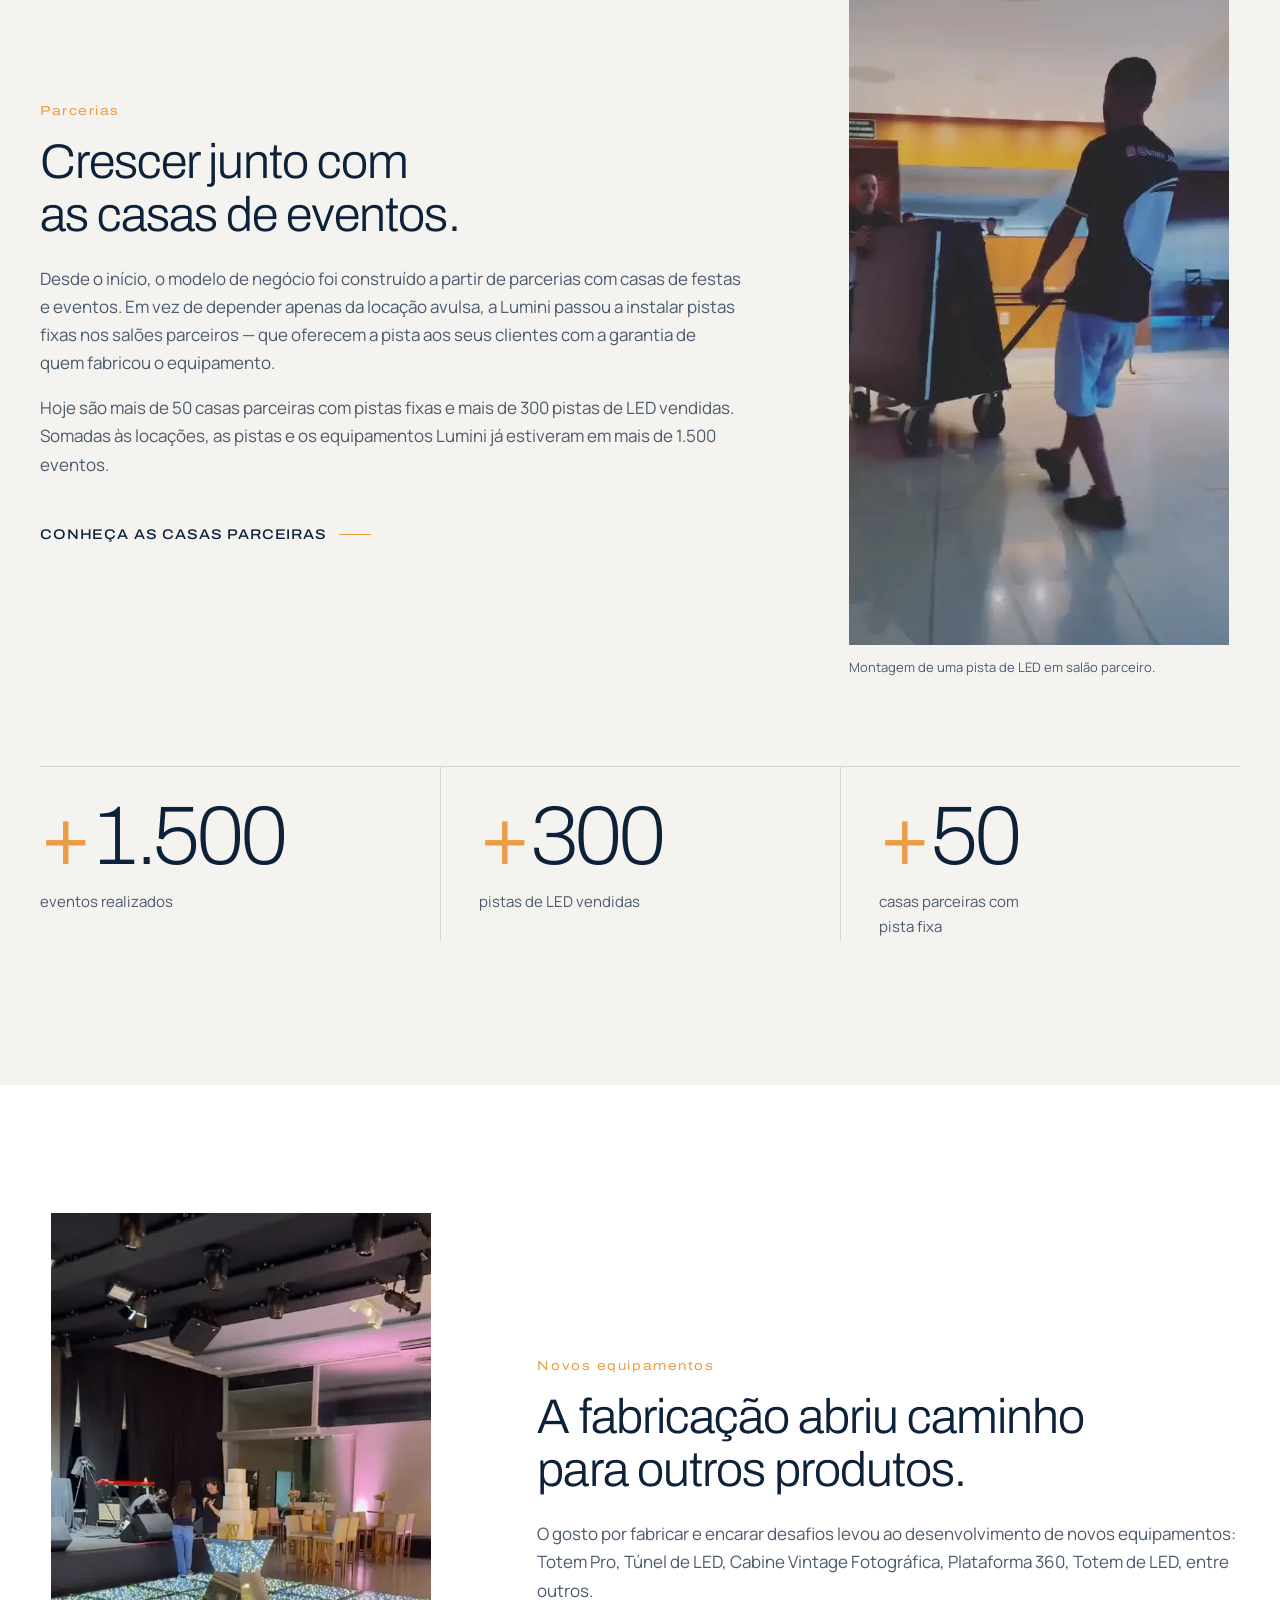
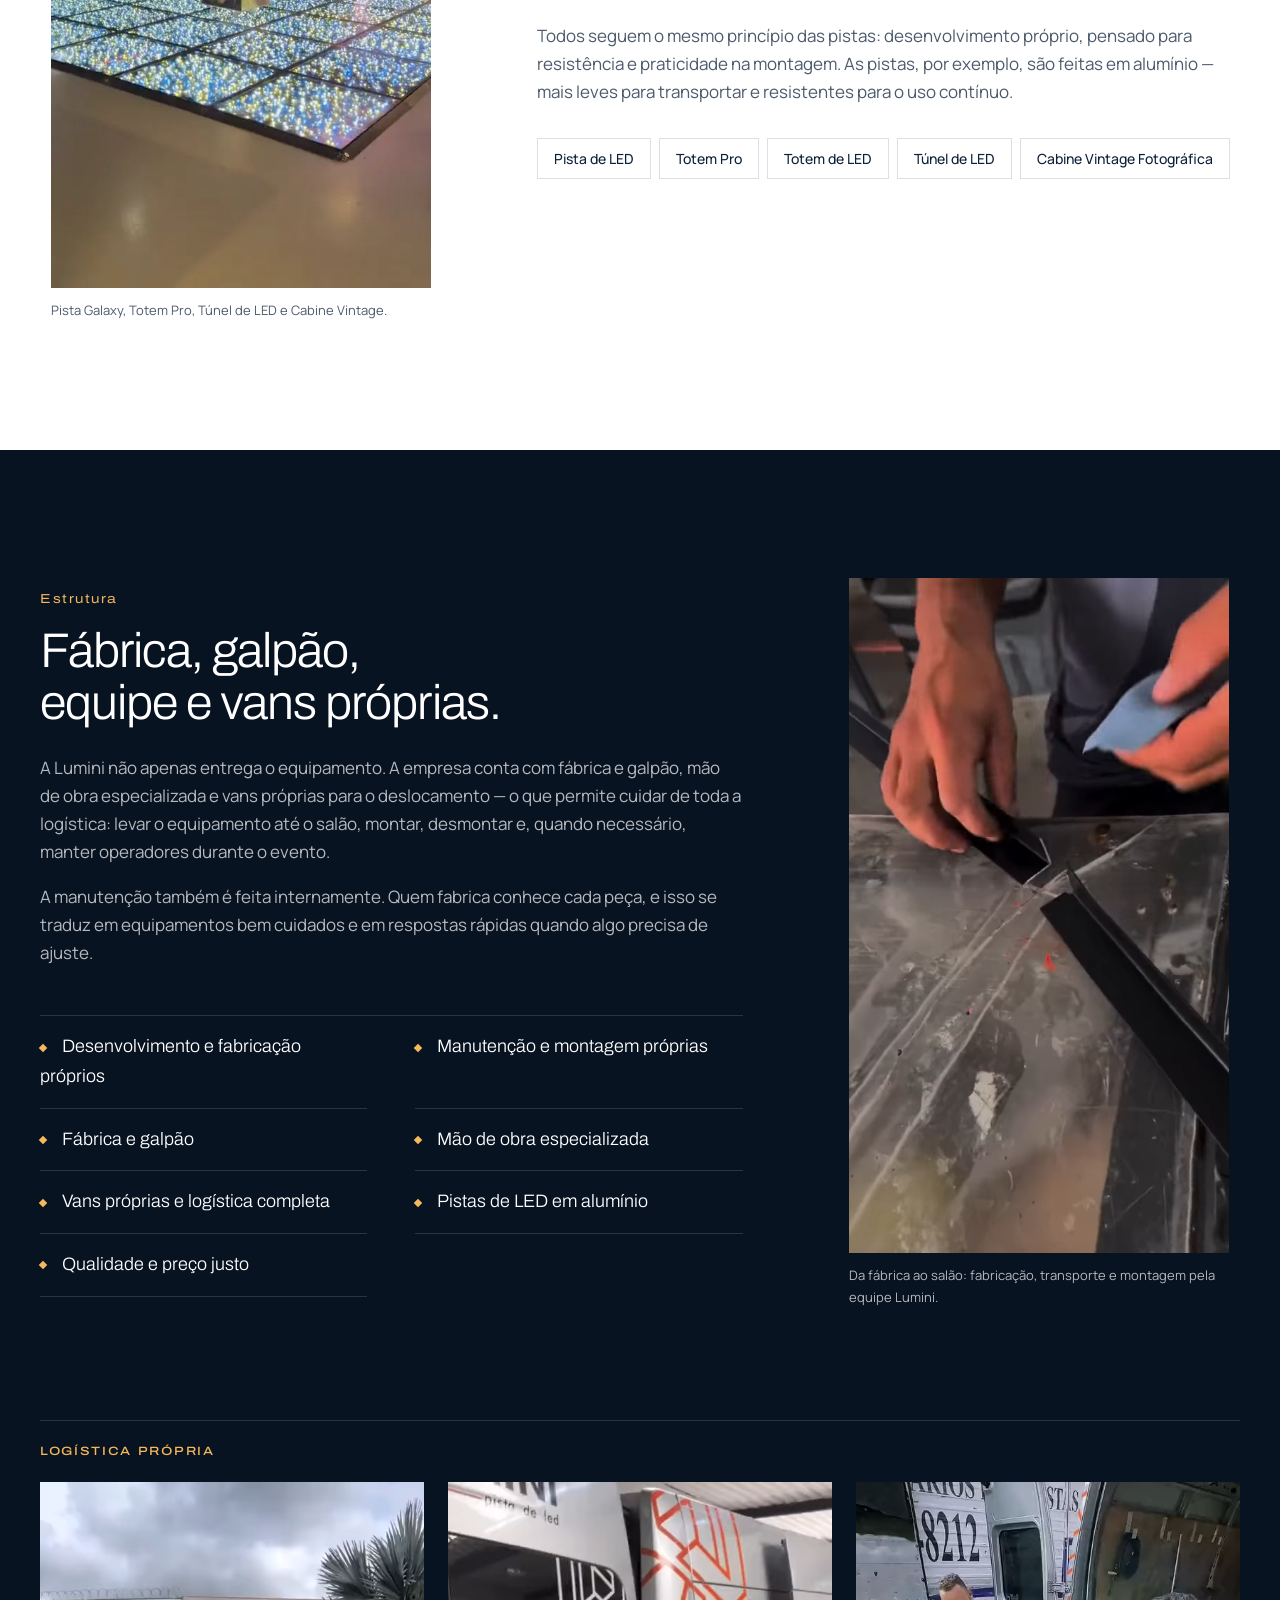
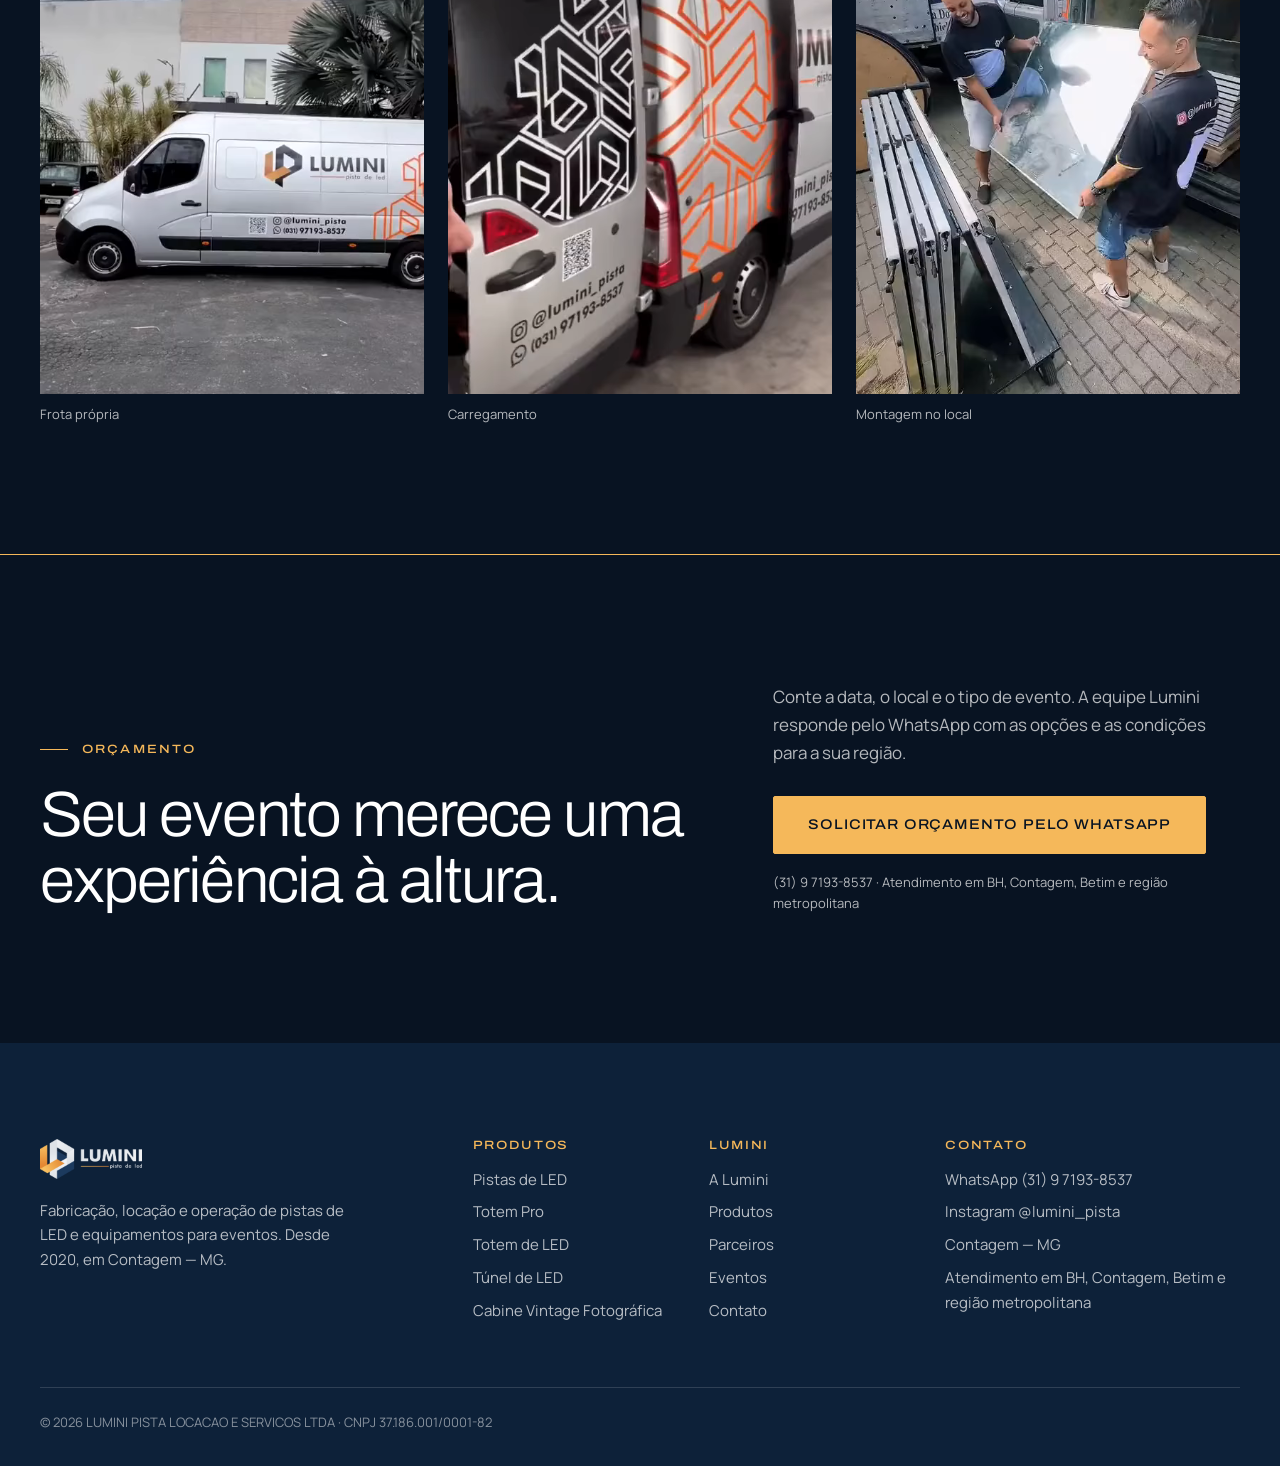
==== commit 4afdd715: "Home: véu mais escuro no topo do celular para o texto ficar legível Camada azul-marinho uniforme (50" ====
--- a/public/a-lumini/index.html
+++ b/public/a-lumini/index.html
@@ -24,7 +24,7 @@
 <link rel="preconnect" href="https://fonts.googleapis.com">
 <link rel="preconnect" href="https://fonts.gstatic.com" crossorigin>
 <link rel="stylesheet" href="https://fonts.googleapis.com/css2?family=Archivo:wdth,wght@100..125,300..700&family=Manrope:wght@400;500;600&display=swap">
-<link rel="stylesheet" href="../assets/css/style.css?v=efdcd8e1">
+<link rel="stylesheet" href="../assets/css/style.css?v=54d8f21b">
 <script type="application/ld+json">{"@context":"https://schema.org","@type":"LocalBusiness","@id":"https://luminipista.com.br/#empresa","name":"Lumini Pista de LED","legalName":"LUMINI PISTA LOCACAO E SERVICOS LTDA","taxID":"37.186.001/0001-82","url":"https://luminipista.com.br/","telephone":"+55 31 97193-8537","foundingDate":"2020","image":"https://luminipista.com.br/assets/img/marca/og-lumini.jpg","logo":"https://luminipista.com.br/assets/img/marca/logo-lumini.png","description":"Fabricação, locação e operação de pistas de LED, Totem Pro, Totem de LED, Túnel de LED e Cabine Vintage Fotográfica para eventos em Belo Horizonte e região metropolitana.","address":{"@type":"PostalAddress","addressLocality":"Contagem","addressRegion":"MG","addressCountry":"BR"},"areaServed":[{"@type":"City","name":"Belo Horizonte"},{"@type":"City","name":"Contagem"},{"@type":"City","name":"Betim"},{"@type":"AdministrativeArea","name":"Região Metropolitana de Belo Horizonte"},{"@type":"State","name":"Minas Gerais"}],"sameAs":["https://www.instagram.com/lumini_pista/"]}</script>
 <script type="application/ld+json">{"@context":"https://schema.org","@type":"BreadcrumbList","itemListElement":[{"@type":"ListItem","position":1,"name":"Início","item":"https://luminipista.com.br/"},{"@type":"ListItem","position":2,"name":"A Lumini","item":"https://luminipista.com.br/a-lumini/"}]}</script>
 <script async src="https://www.googletagmanager.com/gtag/js?id=AW-11218835567"></script>
@@ -214,7 +214,7 @@
   <a class="btn btn--gold btn--block" href="https://wa.me/5531971938537?text=Ol%C3%A1!%20Vim%20do%20site%20e%20gostaria%20de%20solicitar%20um%20or%C3%A7amento%20para%20meu%20evento." target="_blank" rel="noopener" data-wa data-product="geral" data-product-name="Orçamento geral" data-placement="sticky_mobile">Solicitar orçamento pelo WhatsApp</a>
 </div>
 <script>window.LUMINI={"whatsapp":"5531971938537","metaPixelId":"2143955416549744","googleAds":{"id":"AW-11218835567","label":"PY6MCN3Kj40dEO-wx-Up","sendTo":"AW-11218835567/PY6MCN3Kj40dEO-wx-Up"},"ga4":null,"gtm":null};</script>
-<script src="../assets/js/tracking.js?v=efdcd8e1" defer></script>
-<script src="../assets/js/main.js?v=efdcd8e1" defer></script>
+<script src="../assets/js/tracking.js?v=54d8f21b" defer></script>
+<script src="../assets/js/main.js?v=54d8f21b" defer></script>
 </body>
 </html>
--- a/public/assets/css/style.css
+++ b/public/assets/css/style.css
@@ -593,8 +593,18 @@
   content: '';
   position: absolute;
   inset: 0;
-  background: linear-gradient(180deg, rgba(8, 19, 34, 0.6) 0%, rgba(8, 19, 34, 0.25) 25%, rgba(8, 19, 34, 0.6) 50%, rgba(8, 19, 34, 0.94) 100%);
+  /* celular: véu azul-marinho mais uniforme para o texto ler bem sobre o vídeo */
+  background:
+    linear-gradient(rgba(8, 19, 34, 0.5), rgba(8, 19, 34, 0.5)),
+    linear-gradient(180deg, rgba(8, 19, 34, 0.35) 0%, rgba(8, 19, 34, 0.15) 25%, rgba(8, 19, 34, 0.45) 55%, rgba(8, 19, 34, 0.85) 100%);
   pointer-events: none;
+}
+@media (max-width: 899px) {
+  .hero__title,
+  .hero__lead,
+  .hero .eyebrow {
+    text-shadow: 0 1px 12px rgba(8, 19, 34, 0.55);
+  }
 }
 @media (min-width: 900px) {
   .hero::after {
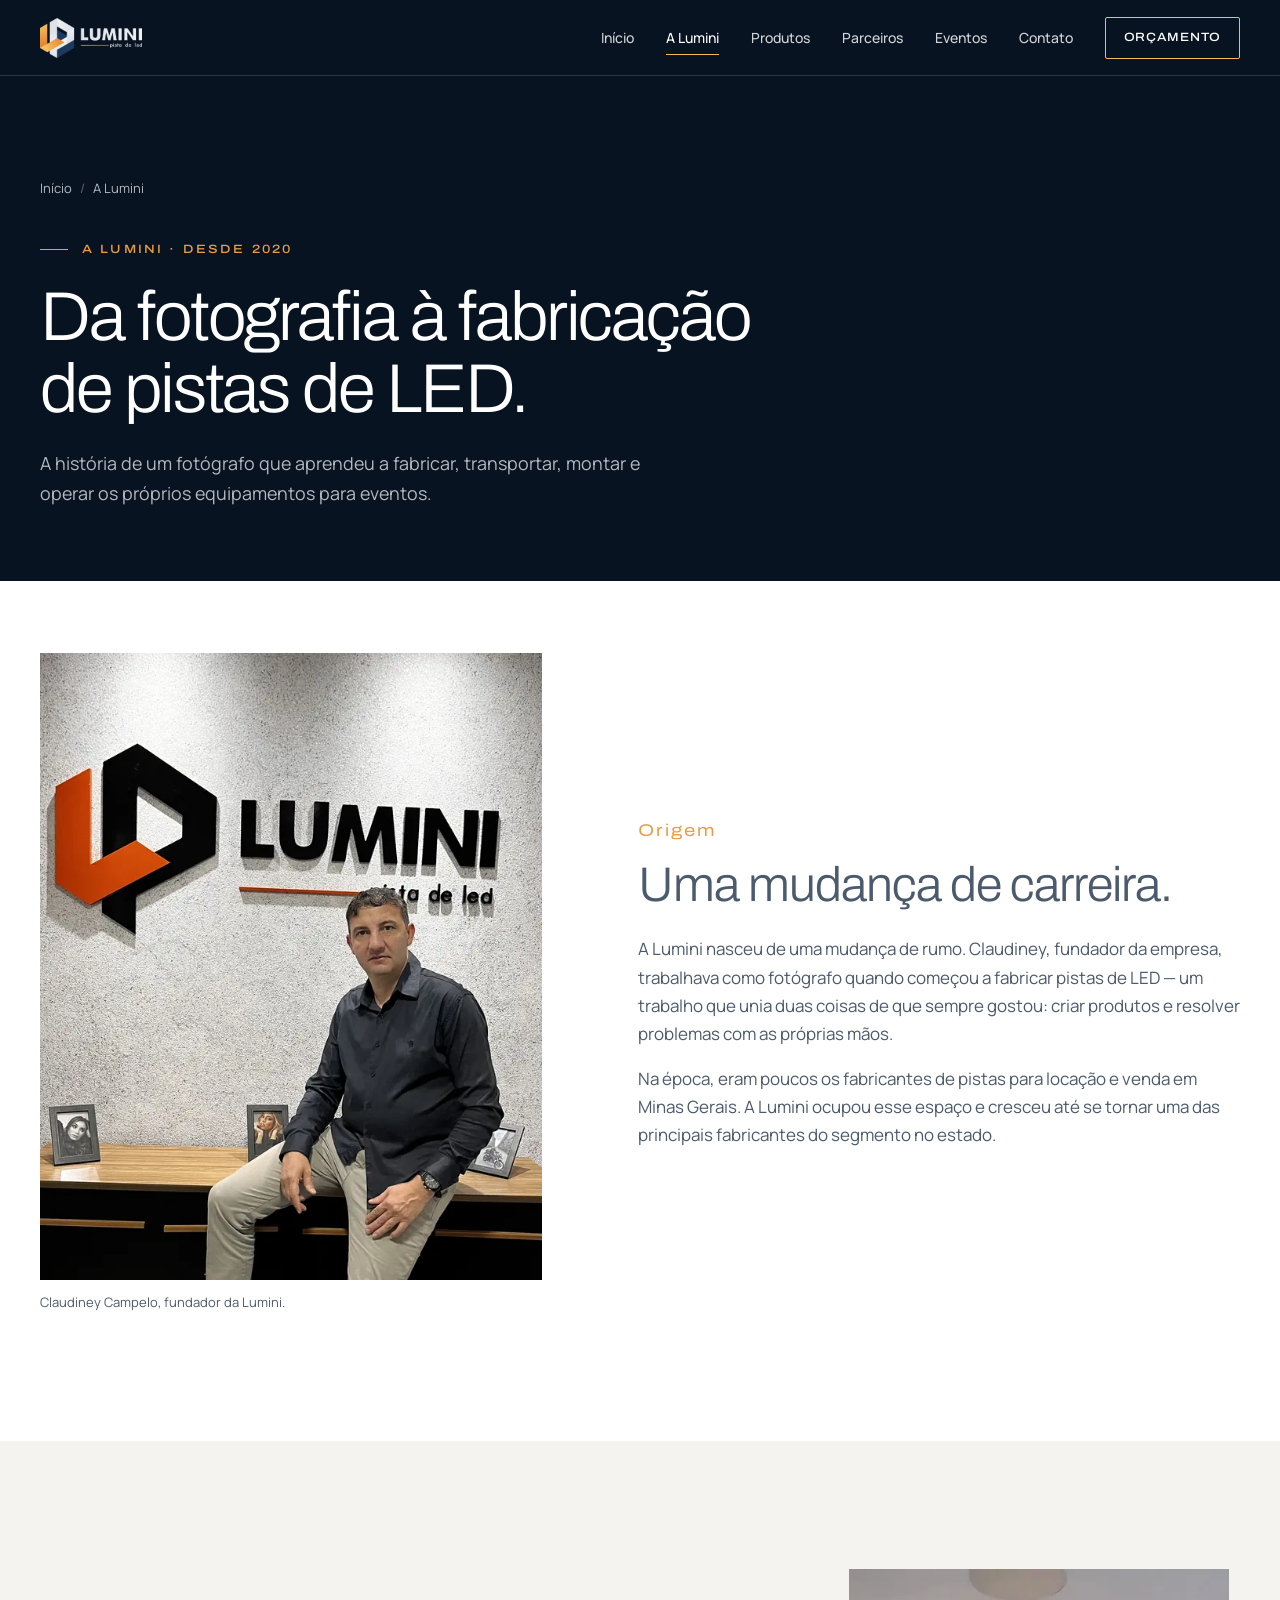
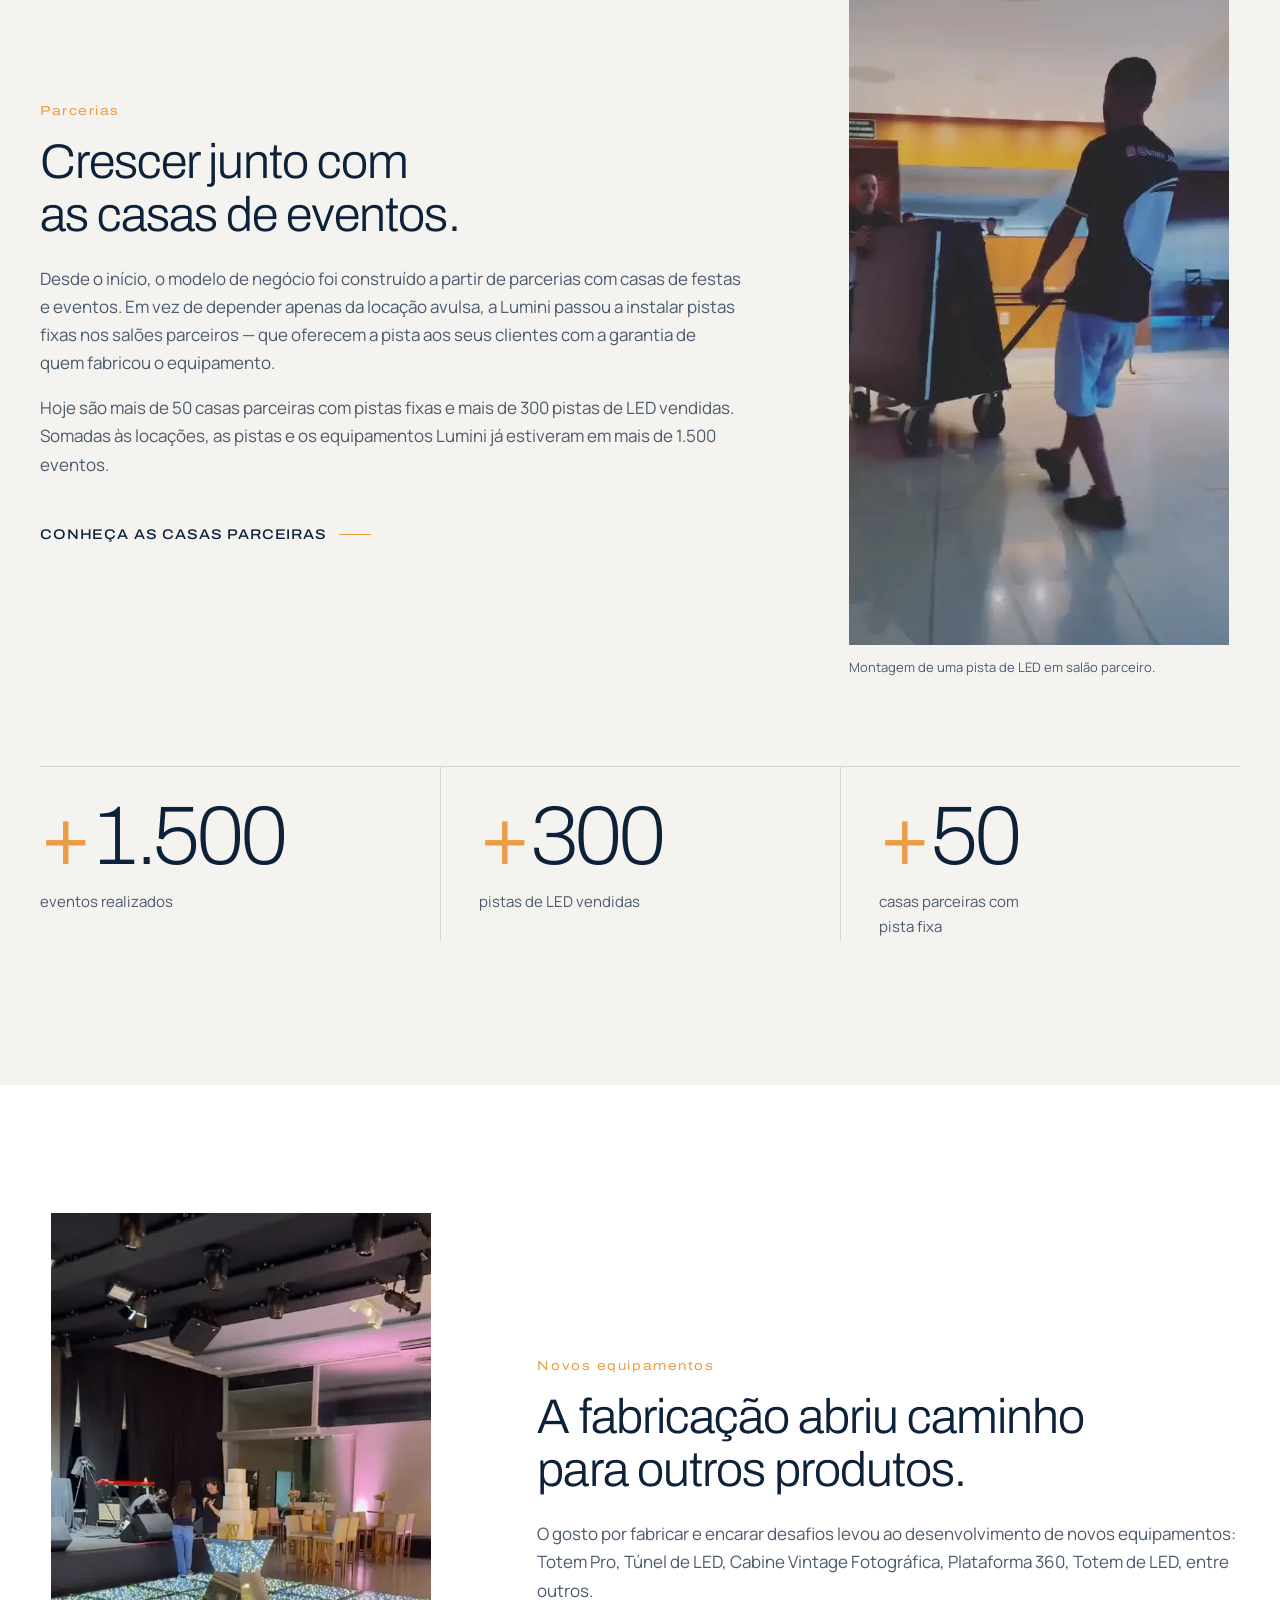
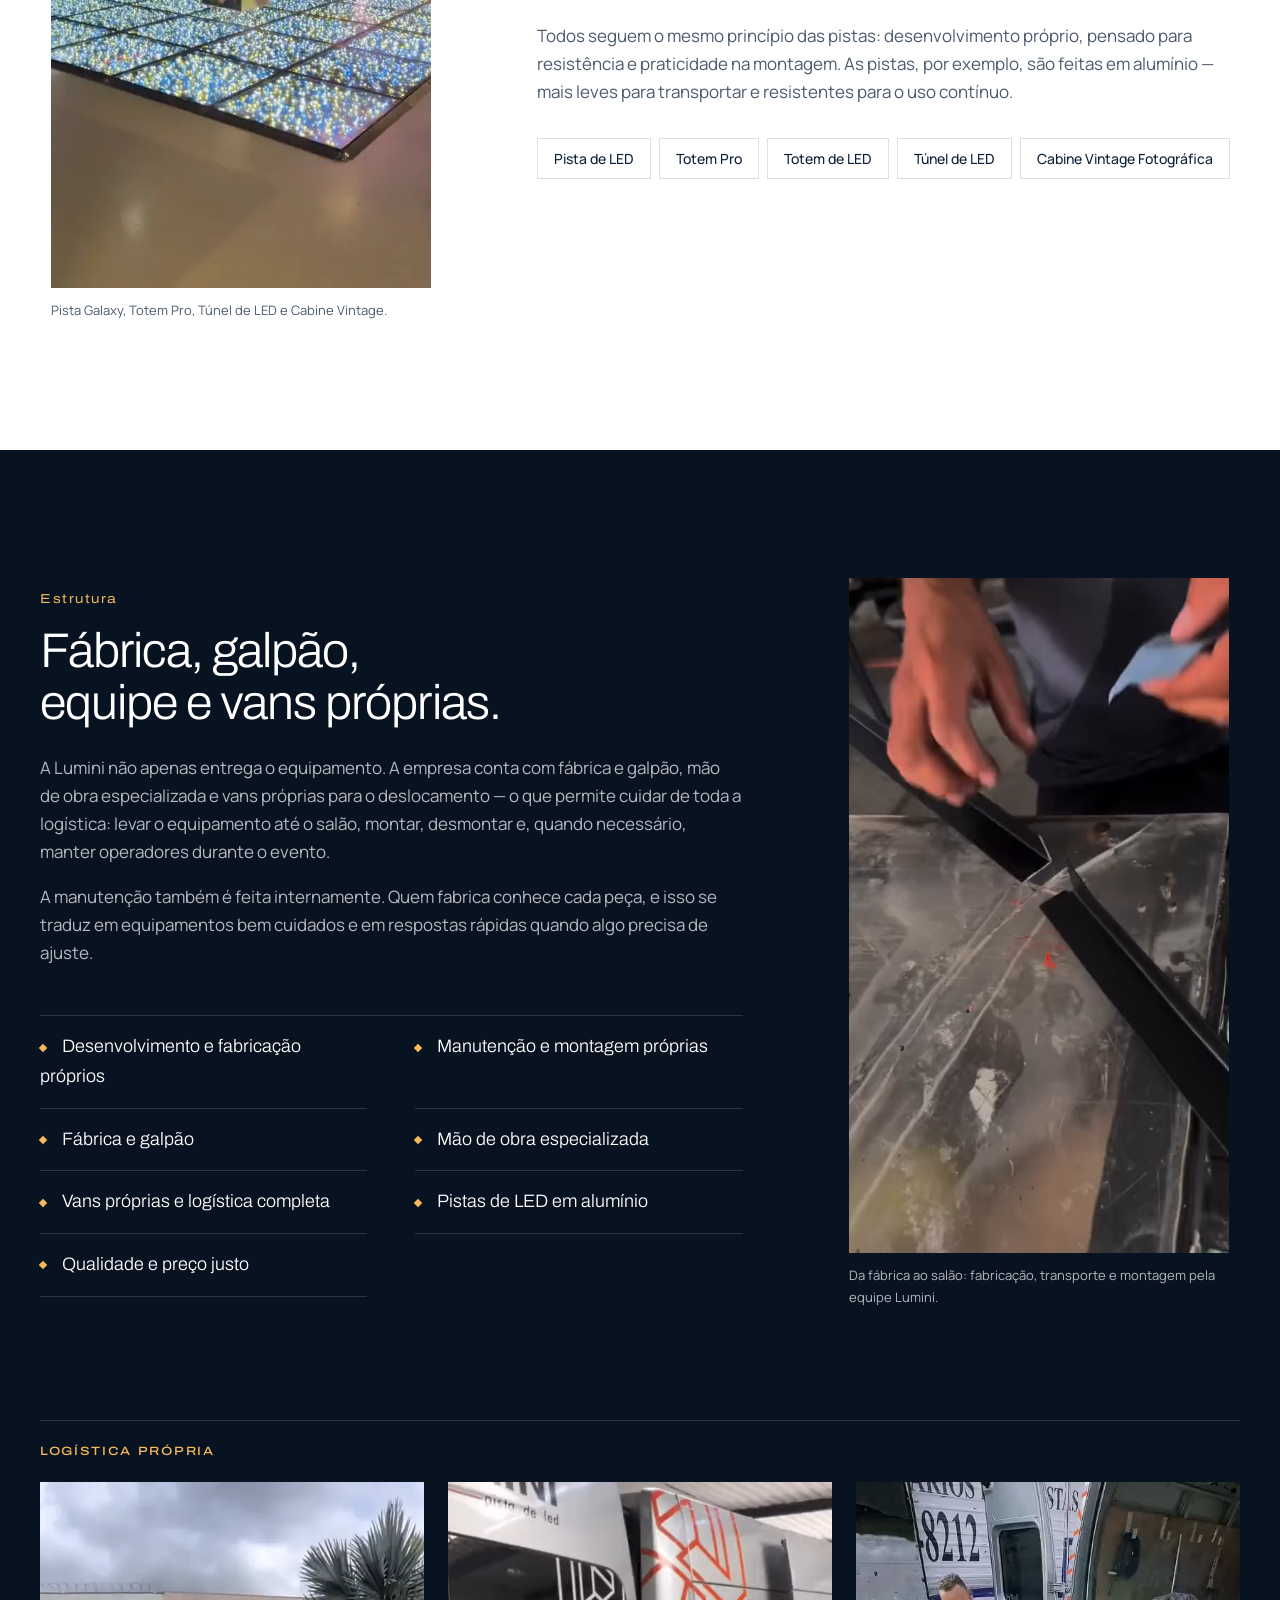
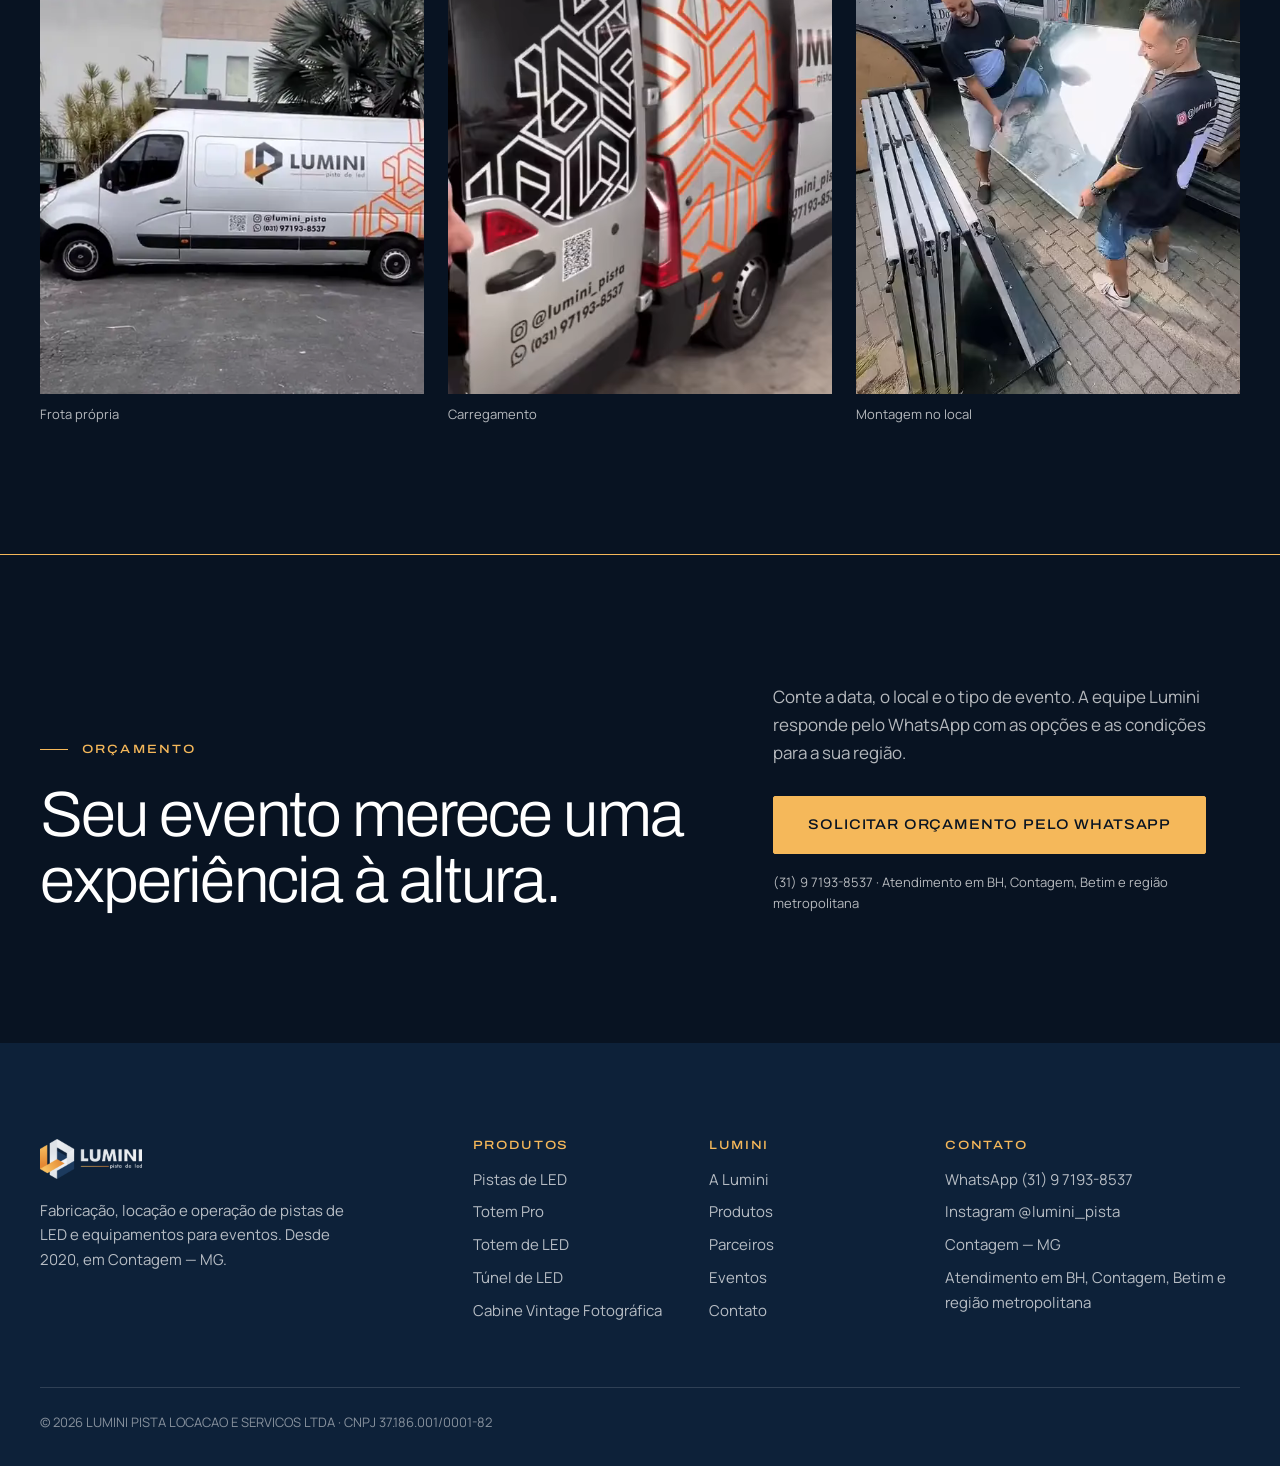
==== commit 94e382c0: "Home (celular): topo na altura do texto e vídeo aproximado na pista No celular o topo deixa de ocupa" ====
--- a/public/a-lumini/index.html
+++ b/public/a-lumini/index.html
@@ -24,7 +24,7 @@
 <link rel="preconnect" href="https://fonts.googleapis.com">
 <link rel="preconnect" href="https://fonts.gstatic.com" crossorigin>
 <link rel="stylesheet" href="https://fonts.googleapis.com/css2?family=Archivo:wdth,wght@100..125,300..700&family=Manrope:wght@400;500;600&display=swap">
-<link rel="stylesheet" href="../assets/css/style.css?v=54d8f21b">
+<link rel="stylesheet" href="../assets/css/style.css?v=9ba9f207">
 <script type="application/ld+json">{"@context":"https://schema.org","@type":"LocalBusiness","@id":"https://luminipista.com.br/#empresa","name":"Lumini Pista de LED","legalName":"LUMINI PISTA LOCACAO E SERVICOS LTDA","taxID":"37.186.001/0001-82","url":"https://luminipista.com.br/","telephone":"+55 31 97193-8537","foundingDate":"2020","image":"https://luminipista.com.br/assets/img/marca/og-lumini.jpg","logo":"https://luminipista.com.br/assets/img/marca/logo-lumini.png","description":"Fabricação, locação e operação de pistas de LED, Totem Pro, Totem de LED, Túnel de LED e Cabine Vintage Fotográfica para eventos em Belo Horizonte e região metropolitana.","address":{"@type":"PostalAddress","addressLocality":"Contagem","addressRegion":"MG","addressCountry":"BR"},"areaServed":[{"@type":"City","name":"Belo Horizonte"},{"@type":"City","name":"Contagem"},{"@type":"City","name":"Betim"},{"@type":"AdministrativeArea","name":"Região Metropolitana de Belo Horizonte"},{"@type":"State","name":"Minas Gerais"}],"sameAs":["https://www.instagram.com/lumini_pista/"]}</script>
 <script type="application/ld+json">{"@context":"https://schema.org","@type":"BreadcrumbList","itemListElement":[{"@type":"ListItem","position":1,"name":"Início","item":"https://luminipista.com.br/"},{"@type":"ListItem","position":2,"name":"A Lumini","item":"https://luminipista.com.br/a-lumini/"}]}</script>
 <script async src="https://www.googletagmanager.com/gtag/js?id=AW-11218835567"></script>
@@ -214,7 +214,7 @@
   <a class="btn btn--gold btn--block" href="https://wa.me/5531971938537?text=Ol%C3%A1!%20Vim%20do%20site%20e%20gostaria%20de%20solicitar%20um%20or%C3%A7amento%20para%20meu%20evento." target="_blank" rel="noopener" data-wa data-product="geral" data-product-name="Orçamento geral" data-placement="sticky_mobile">Solicitar orçamento pelo WhatsApp</a>
 </div>
 <script>window.LUMINI={"whatsapp":"5531971938537","metaPixelId":"2143955416549744","googleAds":{"id":"AW-11218835567","label":"PY6MCN3Kj40dEO-wx-Up","sendTo":"AW-11218835567/PY6MCN3Kj40dEO-wx-Up"},"ga4":null,"gtm":null};</script>
-<script src="../assets/js/tracking.js?v=54d8f21b" defer></script>
-<script src="../assets/js/main.js?v=54d8f21b" defer></script>
+<script src="../assets/js/tracking.js?v=9ba9f207" defer></script>
+<script src="../assets/js/main.js?v=9ba9f207" defer></script>
 </body>
 </html>
--- a/public/assets/css/style.css
+++ b/public/assets/css/style.css
@@ -588,6 +588,19 @@
 .hero__media::after {
   display: none;
 }
+@media (max-width: 899px) {
+  /* celular: topo do tamanho do conteúdo e vídeo aproximado na pista */
+  .hero {
+    min-height: 0;
+    padding: calc(var(--header-h) + 36px) 0 40px;
+  }
+  .hero__media img,
+  .hero__media .media__video {
+    object-position: 50% 82%;
+    transform: scale(1.22);
+    transform-origin: 50% 82%;
+  }
+}
 .hero::after {
   /* escurecimento só para legibilidade do texto sobre a foto */
   content: '';
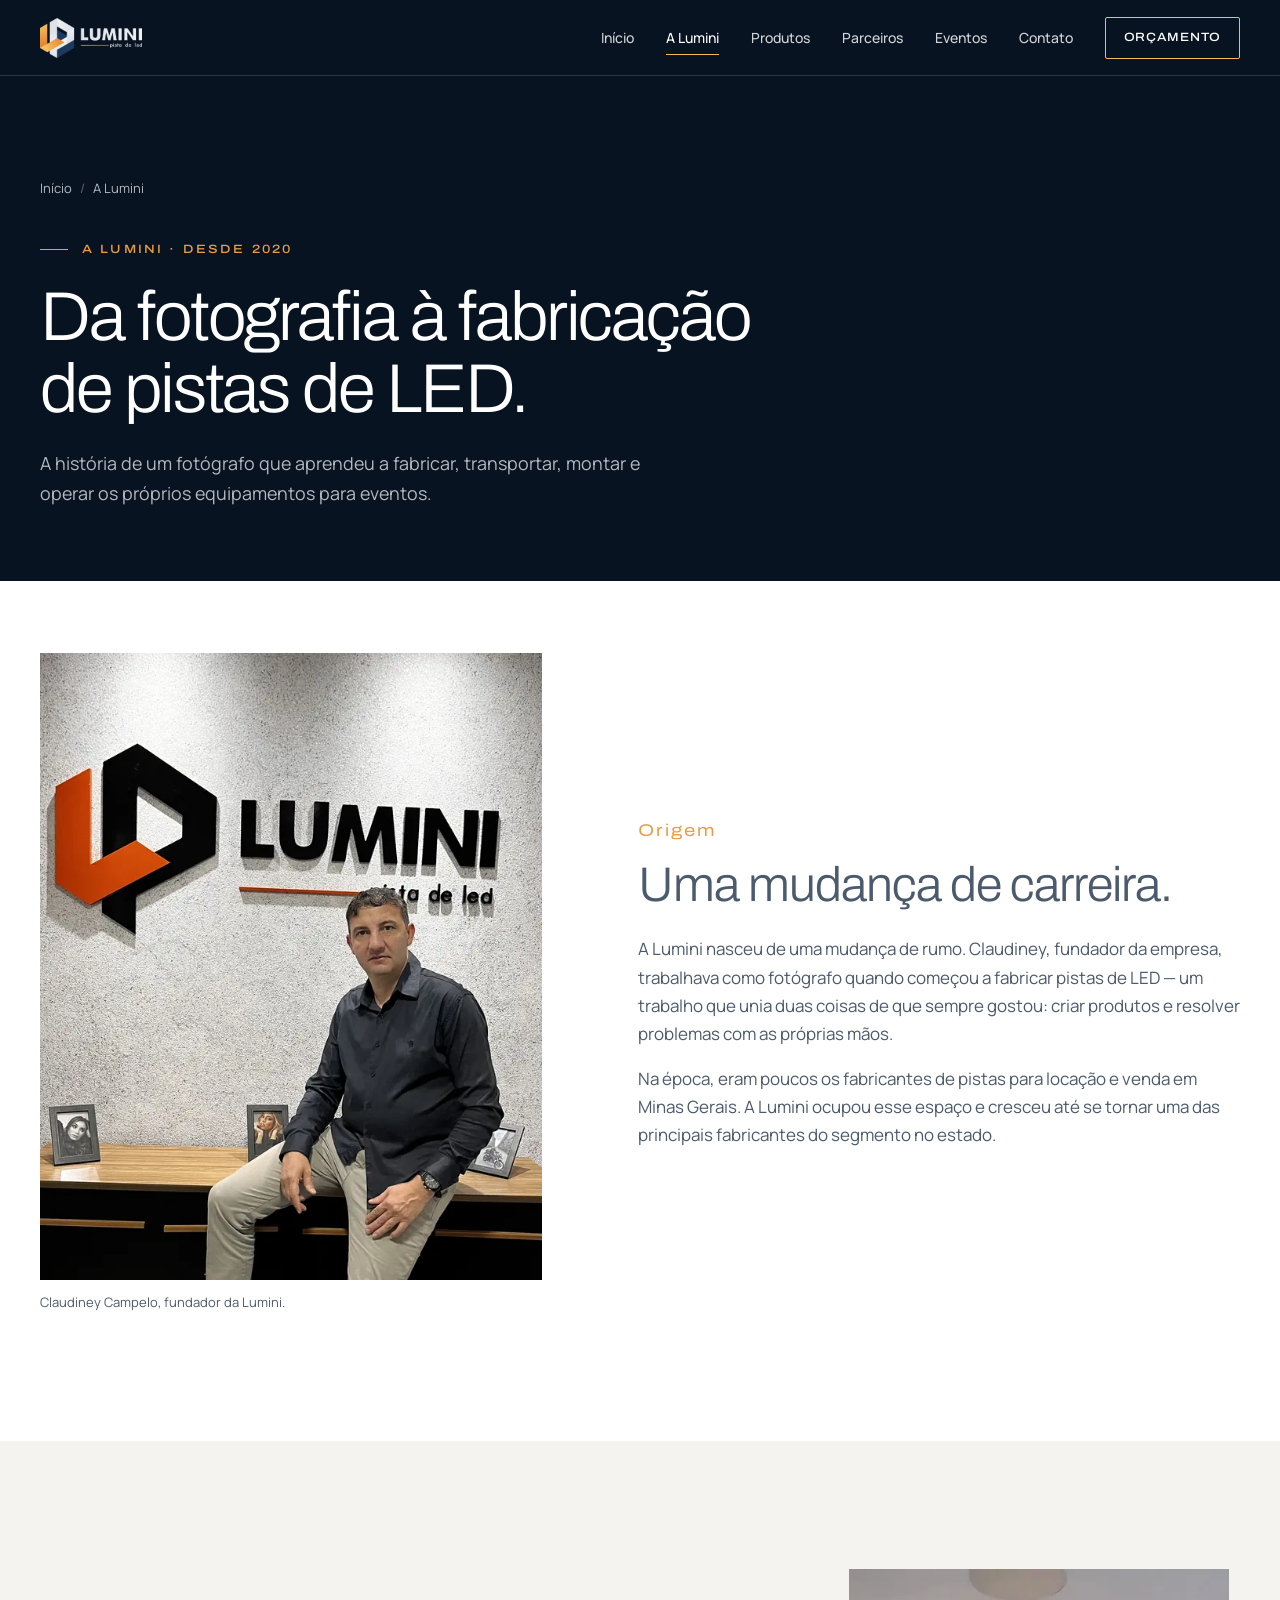
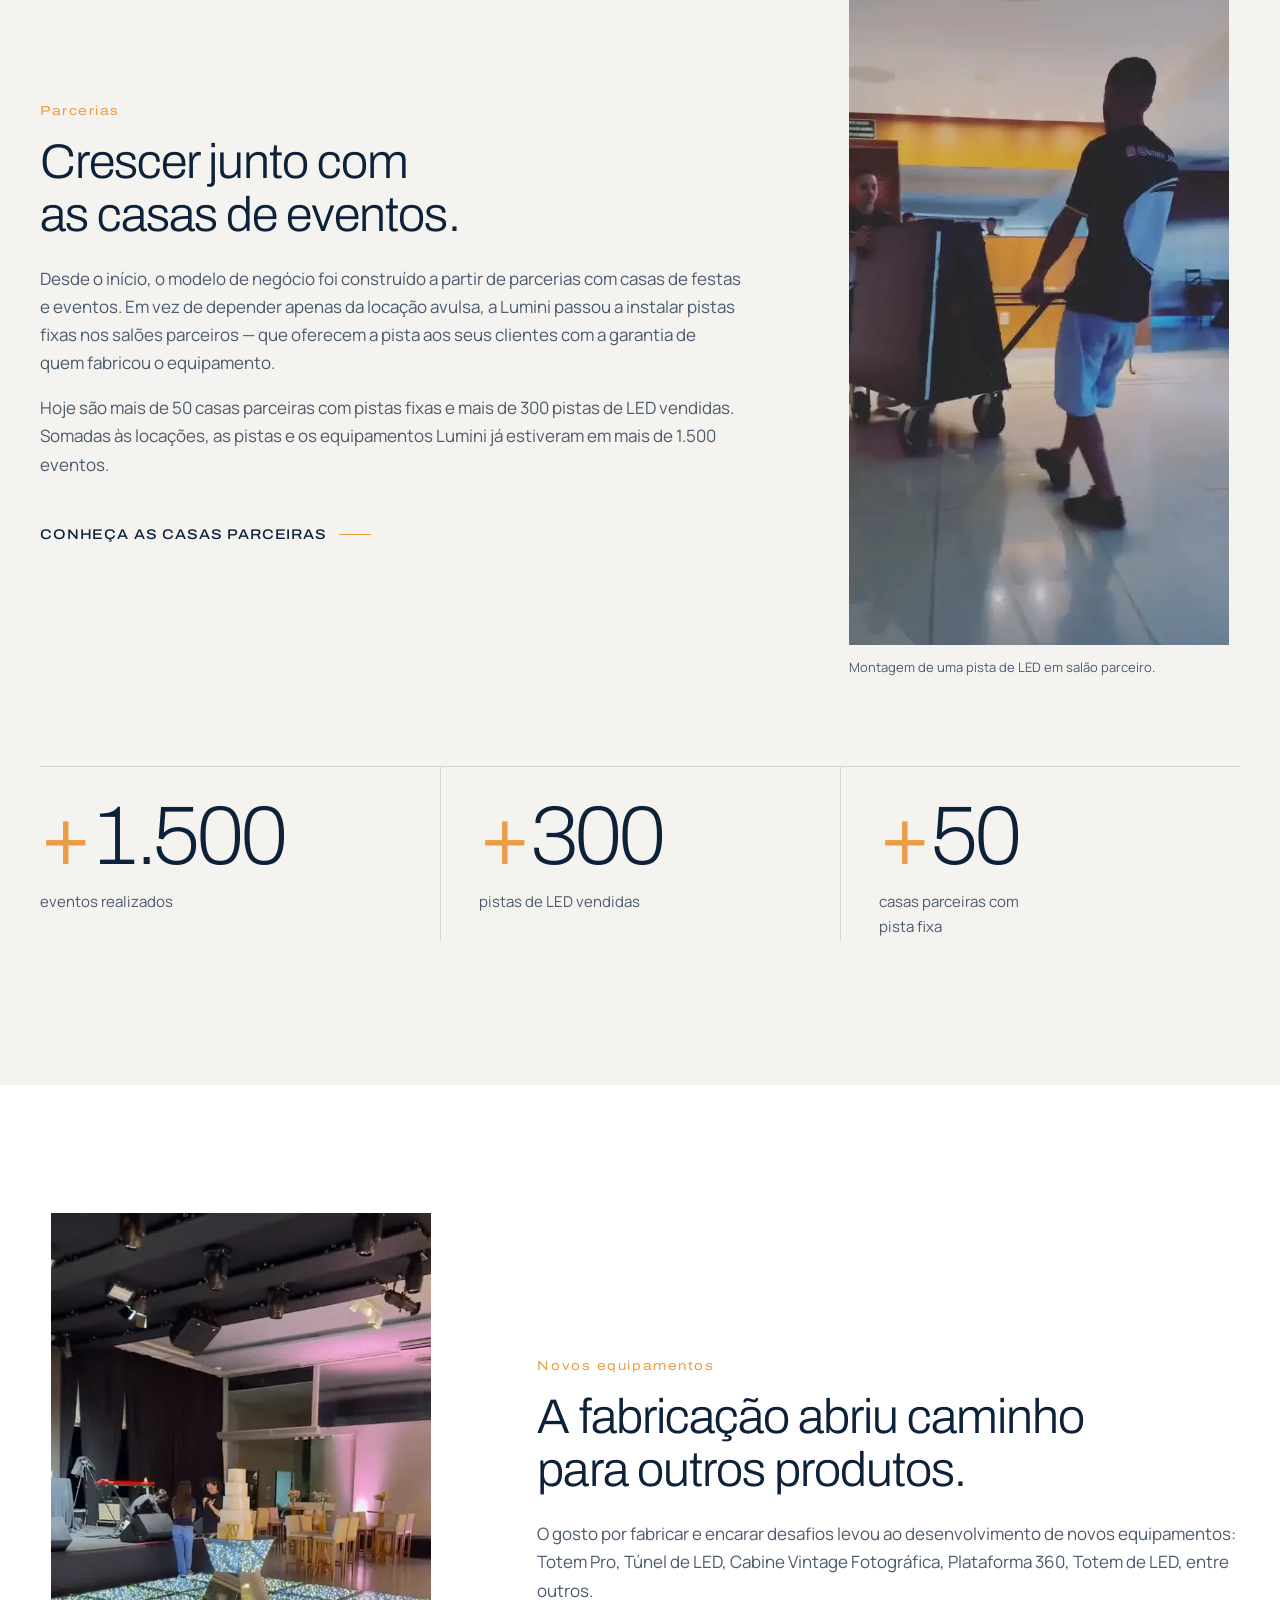
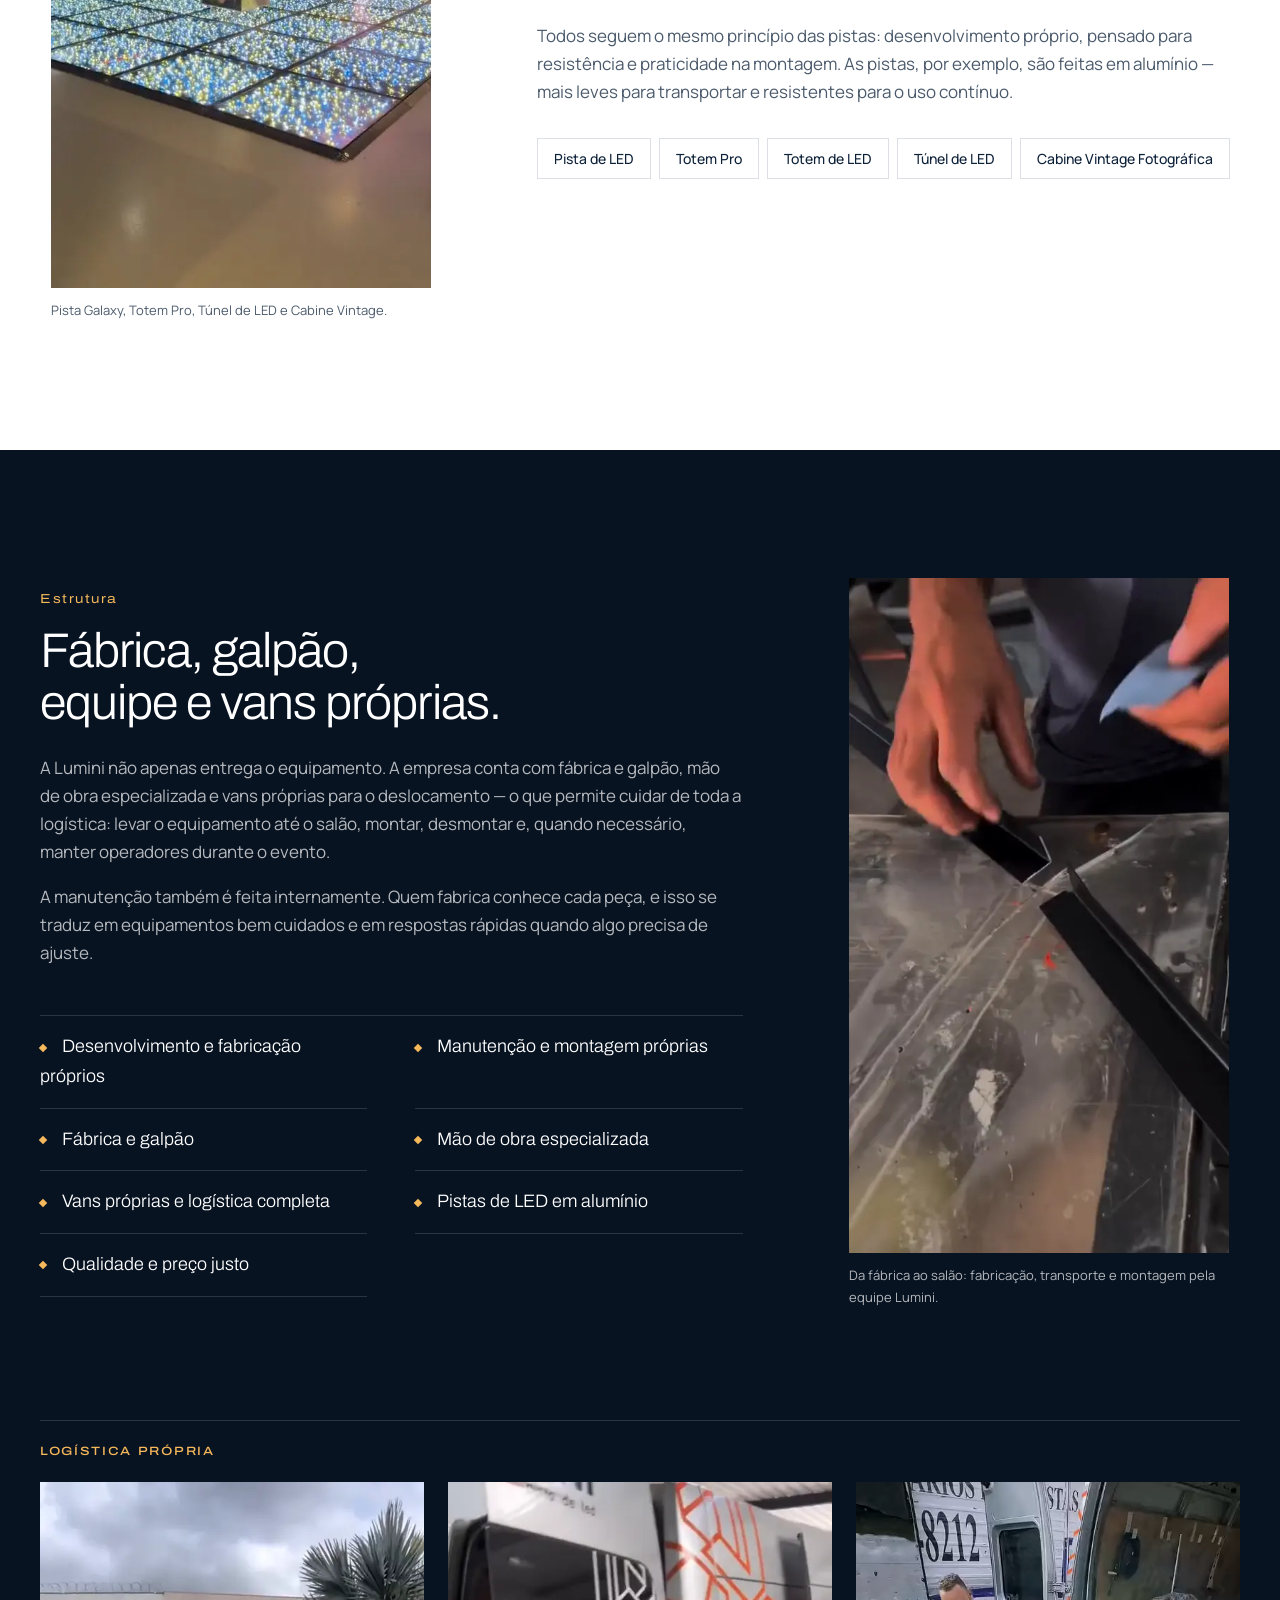
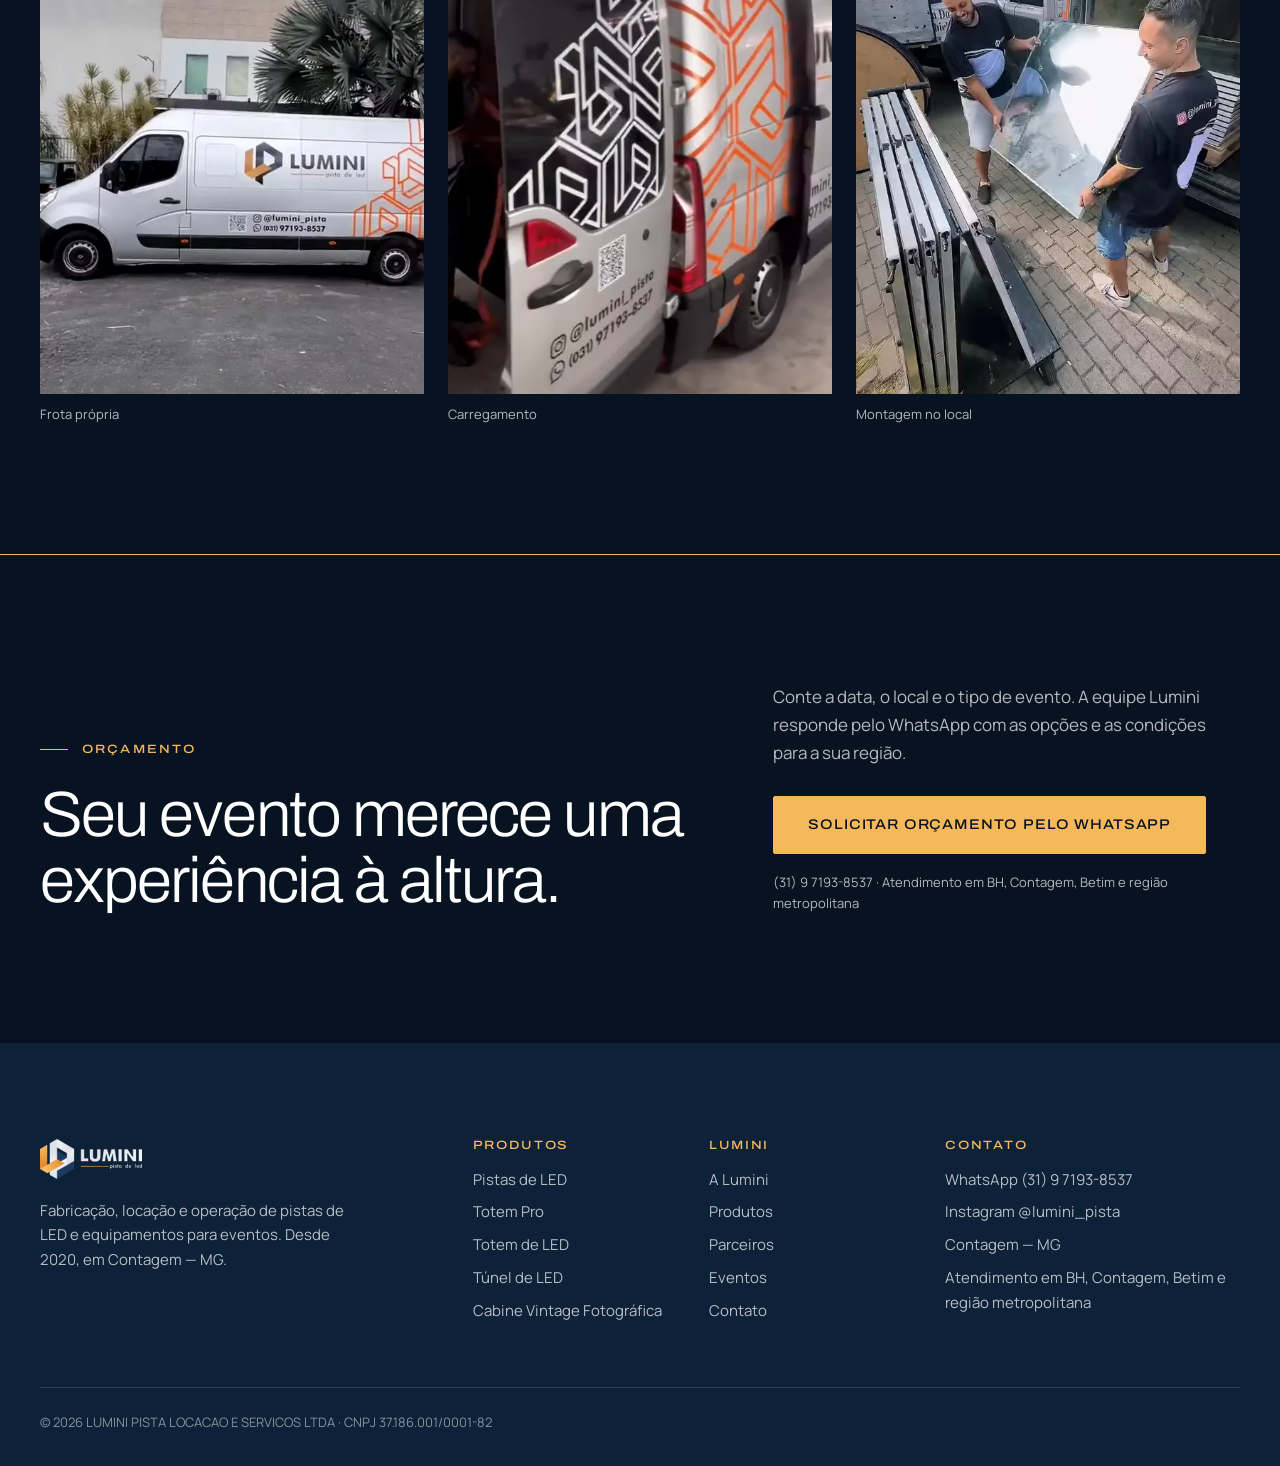
==== commit 270cbb15: "Pop-up de orçamento antes do WhatsApp, com Lead no envio - Botões de orçamento abrem um pop-up com e" ====
--- a/public/a-lumini/index.html
+++ b/public/a-lumini/index.html
@@ -24,7 +24,7 @@
 <link rel="preconnect" href="https://fonts.googleapis.com">
 <link rel="preconnect" href="https://fonts.gstatic.com" crossorigin>
 <link rel="stylesheet" href="https://fonts.googleapis.com/css2?family=Archivo:wdth,wght@100..125,300..700&family=Manrope:wght@400;500;600&display=swap">
-<link rel="stylesheet" href="../assets/css/style.css?v=9ba9f207">
+<link rel="stylesheet" href="../assets/css/style.css?v=cb93e5e2">
 <script type="application/ld+json">{"@context":"https://schema.org","@type":"LocalBusiness","@id":"https://luminipista.com.br/#empresa","name":"Lumini Pista de LED","legalName":"LUMINI PISTA LOCACAO E SERVICOS LTDA","taxID":"37.186.001/0001-82","url":"https://luminipista.com.br/","telephone":"+55 31 97193-8537","foundingDate":"2020","image":"https://luminipista.com.br/assets/img/marca/og-lumini.jpg","logo":"https://luminipista.com.br/assets/img/marca/logo-lumini.png","description":"Fabricação, locação e operação de pistas de LED, Totem Pro, Totem de LED, Túnel de LED e Cabine Vintage Fotográfica para eventos em Belo Horizonte e região metropolitana.","address":{"@type":"PostalAddress","addressLocality":"Contagem","addressRegion":"MG","addressCountry":"BR"},"areaServed":[{"@type":"City","name":"Belo Horizonte"},{"@type":"City","name":"Contagem"},{"@type":"City","name":"Betim"},{"@type":"AdministrativeArea","name":"Região Metropolitana de Belo Horizonte"},{"@type":"State","name":"Minas Gerais"}],"sameAs":["https://www.instagram.com/lumini_pista/"]}</script>
 <script type="application/ld+json">{"@context":"https://schema.org","@type":"BreadcrumbList","itemListElement":[{"@type":"ListItem","position":1,"name":"Início","item":"https://luminipista.com.br/"},{"@type":"ListItem","position":2,"name":"A Lumini","item":"https://luminipista.com.br/a-lumini/"}]}</script>
 <script async src="https://www.googletagmanager.com/gtag/js?id=AW-11218835567"></script>
@@ -198,7 +198,7 @@
       <div class="site-footer__col">
         <h2 class="site-footer__title">Contato</h2>
         <ul>
-          <li><a href="https://wa.me/5531971938537?text=Ol%C3%A1!%20Vim%20do%20site%20e%20gostaria%20de%20solicitar%20um%20or%C3%A7amento%20para%20meu%20evento." target="_blank" rel="noopener" data-wa data-product="geral" data-product-name="Orçamento geral" data-placement="footer">WhatsApp (31) 9 7193-8537</a></li>
+          <li><a href="https://wa.me/5531971938537?text=Ol%C3%A1!%20Vim%20do%20site%20e%20gostaria%20de%20solicitar%20um%20or%C3%A7amento%20para%20meu%20evento." target="_blank" rel="noopener" data-wa data-product="geral" data-product-name="Orçamento geral" data-placement="footer" data-direct>WhatsApp (31) 9 7193-8537</a></li>
           <li><a href="https://www.instagram.com/lumini_pista/" target="_blank" rel="noopener">Instagram @lumini_pista</a></li>
           <li>Contagem — MG</li>
           <li>Atendimento em BH, Contagem, Betim e região metropolitana</li>
@@ -210,11 +210,46 @@
     </div>
   </div>
 </footer>
+
+<dialog class="quote-modal" data-quote-modal aria-labelledby="quote-modal-title">
+  <form class="quote-modal__form" data-quote-form data-placement="popup" method="dialog">
+    <button class="quote-modal__close" type="button" data-quote-close aria-label="Fechar">×</button>
+    <p class="eyebrow">Orçamento pelo WhatsApp</p>
+    <h2 id="quote-modal-title" class="quote-modal__title">Conte sobre o seu evento</h2>
+    <p class="quote-modal__lead">Preencha os dados e a mensagem já chega pronta no WhatsApp da Lumini.</p>
+    
+      <div class="field">
+        <label for="m-produto">Equipamento</label>
+        <select id="m-produto" name="produto">
+          <option value="" data-product="geral" data-name="Orçamento geral">Ainda não sei / mais de um</option>
+          <optgroup label="Pista de LED"><option value="de Pista de LED" data-product="pista_de_led" data-name="Pista de LED">Pista de LED — qualquer modelo</option><option value="de Pista de LED modelo Infinity" data-product="pista_de_led" data-variation="infinity" data-name="Pista de LED — Pista Infinity">Pista Infinity</option><option value="de Pista de LED modelo Galaxy" data-product="pista_de_led" data-variation="galaxy" data-name="Pista de LED — Pista Galaxy">Pista Galaxy</option><option value="de Pista de LED modelo Paris Light Way" data-product="pista_de_led" data-variation="paris_light_way" data-name="Pista de LED — Pista Paris Light Way">Pista Paris Light Way</option><option value="de Pista de LED modelo Paris Black" data-product="pista_de_led" data-variation="paris_black" data-name="Pista de LED — Pista Paris Black">Pista Paris Black</option></optgroup><option value="de Totem Pro" data-product="totem_pro" data-name="Totem Pro">Totem Pro</option><option value="de Totem de LED" data-product="totem_de_led" data-name="Totem de LED">Totem de LED</option><option value="de Túnel de LED" data-product="tunel_de_led" data-name="Túnel de LED">Túnel de LED</option><option value="da Cabine Vintage" data-product="cabine_vintage" data-name="Cabine Vintage Fotográfica">Cabine Vintage Fotográfica</option>
+        </select>
+      </div>
+      <div class="field">
+        <label for="m-evento">Tipo de evento</label>
+        <select id="m-evento" name="evento" required>
+          <option value="">Selecione</option>
+          <option>Casamentos</option><option>Formaturas</option><option>15 anos</option><option>Aniversários</option><option>Eventos corporativos</option><option>Festas</option><option>Outros eventos</option>
+        </select>
+      </div>
+      <div class="field-row">
+        <div class="field">
+          <label for="m-data">Data do evento</label>
+          <input id="m-data" name="data" type="date">
+        </div>
+        <div class="field">
+          <label for="m-local">Local do evento</label>
+          <input id="m-local" name="local" type="text" autocomplete="address-level2" placeholder="Espaço e cidade" required maxlength="120">
+        </div>
+      </div>
+    <button class="btn btn--gold btn--lg btn--block" type="submit">Enviar pelo WhatsApp</button>
+  </form>
+</dialog>
 <div class="sticky-cta" data-sticky-cta>
   <a class="btn btn--gold btn--block" href="https://wa.me/5531971938537?text=Ol%C3%A1!%20Vim%20do%20site%20e%20gostaria%20de%20solicitar%20um%20or%C3%A7amento%20para%20meu%20evento." target="_blank" rel="noopener" data-wa data-product="geral" data-product-name="Orçamento geral" data-placement="sticky_mobile">Solicitar orçamento pelo WhatsApp</a>
 </div>
 <script>window.LUMINI={"whatsapp":"5531971938537","metaPixelId":"2143955416549744","googleAds":{"id":"AW-11218835567","label":"PY6MCN3Kj40dEO-wx-Up","sendTo":"AW-11218835567/PY6MCN3Kj40dEO-wx-Up"},"ga4":null,"gtm":null};</script>
-<script src="../assets/js/tracking.js?v=9ba9f207" defer></script>
-<script src="../assets/js/main.js?v=9ba9f207" defer></script>
+<script src="../assets/js/tracking.js?v=cb93e5e2" defer></script>
+<script src="../assets/js/main.js?v=cb93e5e2" defer></script>
 </body>
 </html>
--- a/public/assets/css/style.css
+++ b/public/assets/css/style.css
@@ -2177,3 +2177,104 @@
   white-space: nowrap;
   border: 0;
 }
+
+/* ---------- Pop-up de orçamento ---------- */
+.quote-modal {
+  width: min(520px, calc(100% - 32px));
+  max-height: calc(100dvh - 32px);
+  padding: 0;
+  border: 0;
+  border-top: 2px solid var(--gold);
+  background: var(--white);
+  color: var(--ink);
+  overflow-y: auto;
+}
+.quote-modal::backdrop {
+  background: rgba(8, 19, 34, 0.72);
+}
+.quote-modal[open] {
+  animation: quote-in 0.25s var(--ease);
+}
+@keyframes quote-in {
+  from {
+    opacity: 0;
+    transform: translateY(12px);
+  }
+}
+.quote-modal__form {
+  position: relative;
+  padding: clamp(24px, 5vw, 40px);
+}
+.quote-modal__close {
+  position: absolute;
+  top: 10px;
+  right: 10px;
+  width: 44px;
+  height: 44px;
+  border: 0;
+  background: none;
+  color: var(--ink-soft);
+  font-size: 1.75rem;
+  line-height: 1;
+  cursor: pointer;
+}
+.quote-modal__close:hover {
+  color: var(--ink);
+}
+.quote-modal .eyebrow {
+  margin-bottom: 14px;
+}
+.quote-modal__title {
+  margin-bottom: 10px;
+  padding-right: 32px;
+  font-size: clamp(1.5rem, 4vw, 1.875rem);
+  font-weight: 300;
+}
+.quote-modal__lead {
+  margin-bottom: 24px;
+  font-size: 0.9375rem;
+  color: var(--ink-soft);
+}
+.quote-modal .btn {
+  margin-top: 8px;
+}
+.modal-open body {
+  overflow: hidden;
+}
+@media (max-width: 599px) {
+  /* celular: abre como painel inferior */
+  .quote-modal {
+    width: 100%;
+    max-width: none;
+    margin: auto 0 0;
+    max-height: 92dvh;
+  }
+  .quote-modal[open] {
+    animation-name: quote-up;
+  }
+  .quote-modal__form {
+    padding: 22px 20px calc(20px + env(safe-area-inset-bottom));
+  }
+  .quote-modal__lead {
+    margin-bottom: 16px;
+    font-size: 0.875rem;
+  }
+  .quote-modal .field {
+    gap: 6px;
+    margin-bottom: 12px;
+  }
+  .quote-modal .field select,
+  .quote-modal .field input {
+    min-height: 46px;
+  }
+  .quote-modal .field-row {
+    grid-template-columns: 1fr 1fr;
+    gap: 0 10px;
+  }
+  @keyframes quote-up {
+    from {
+      transform: translateY(40px);
+      opacity: 0;
+    }
+  }
+}
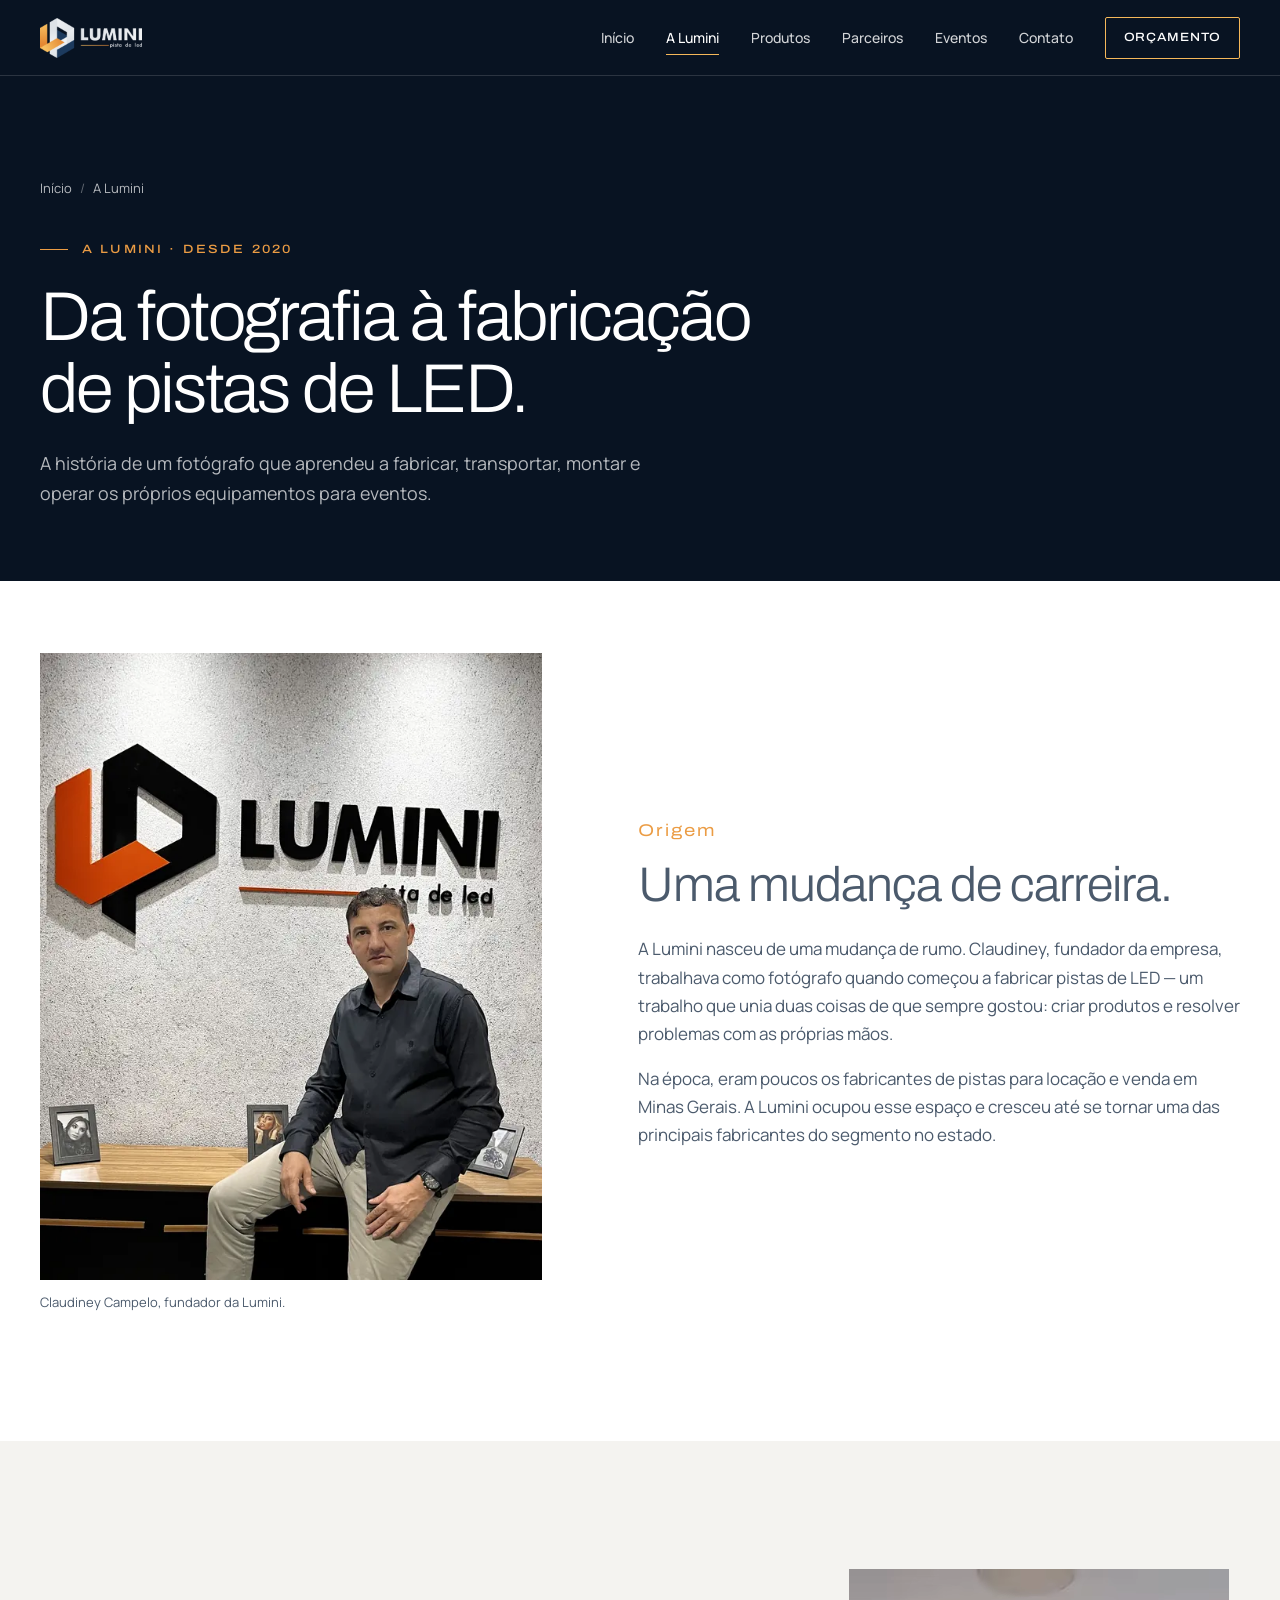
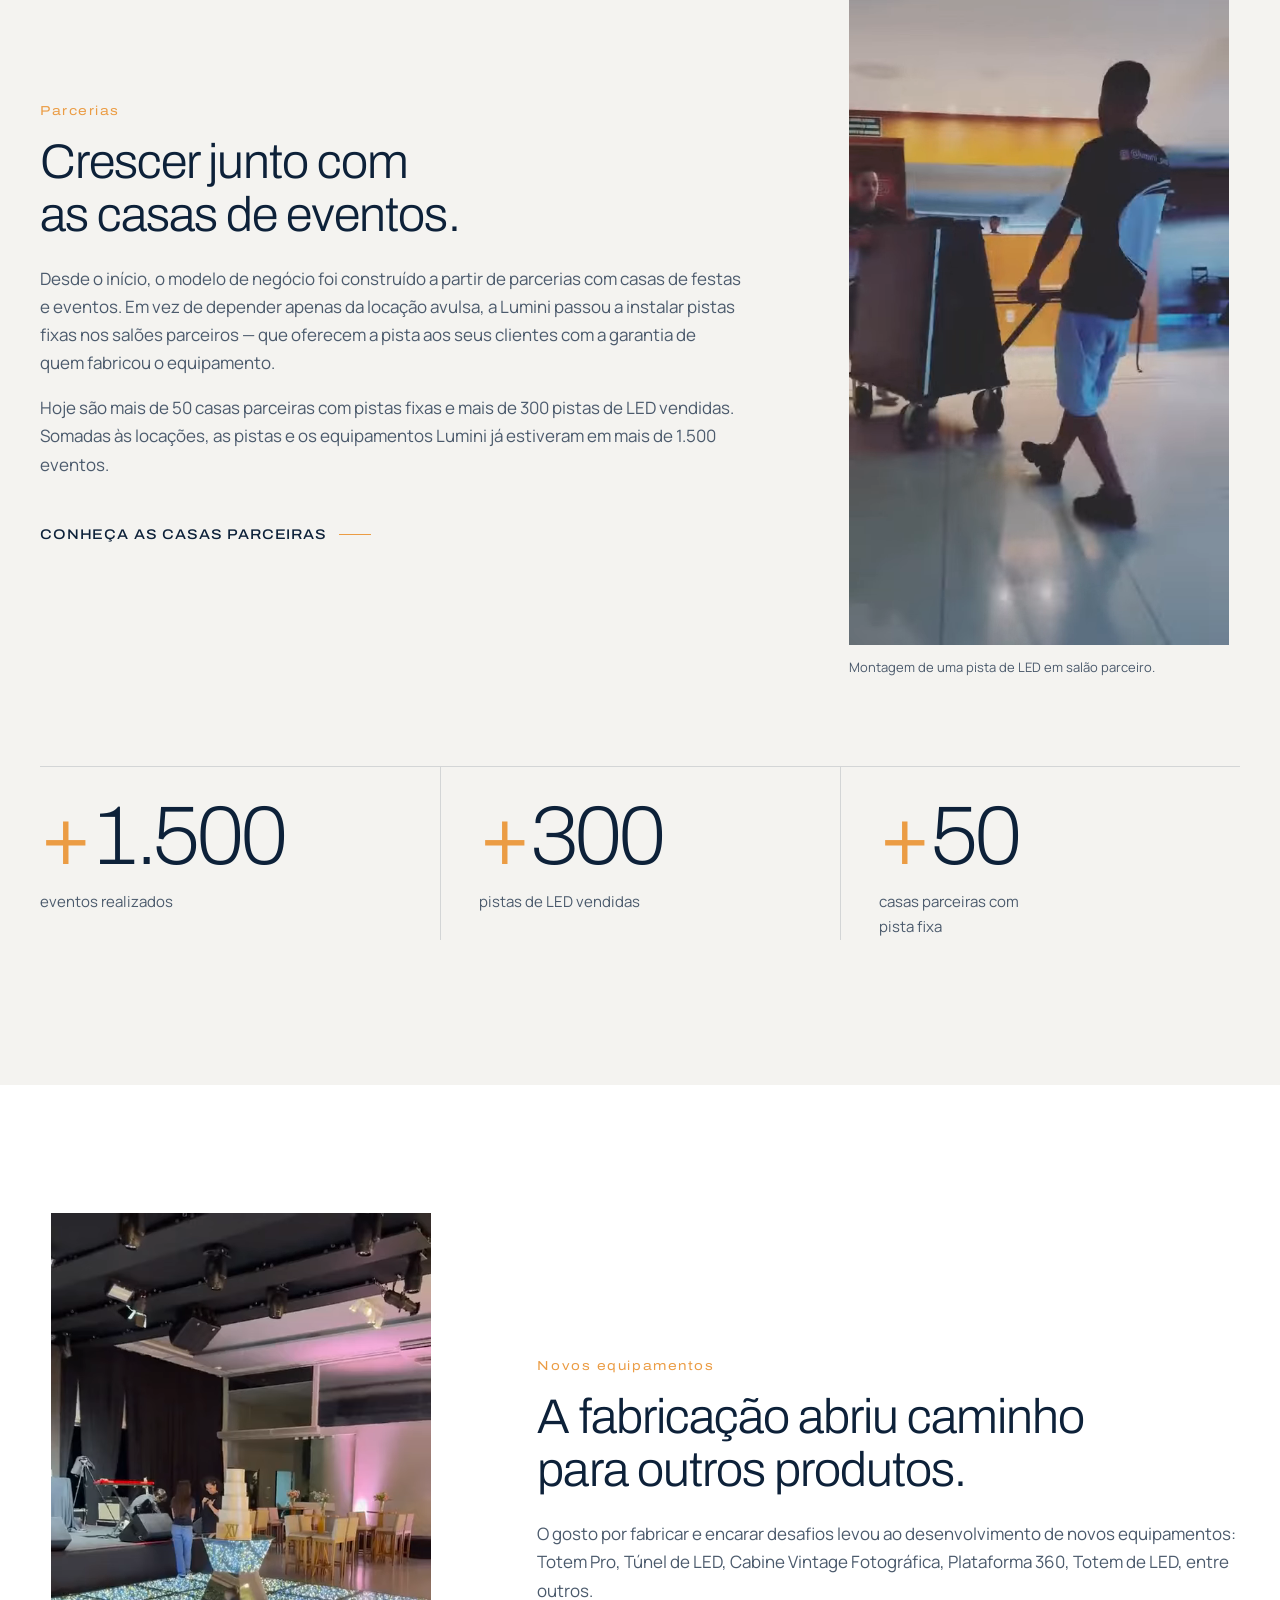
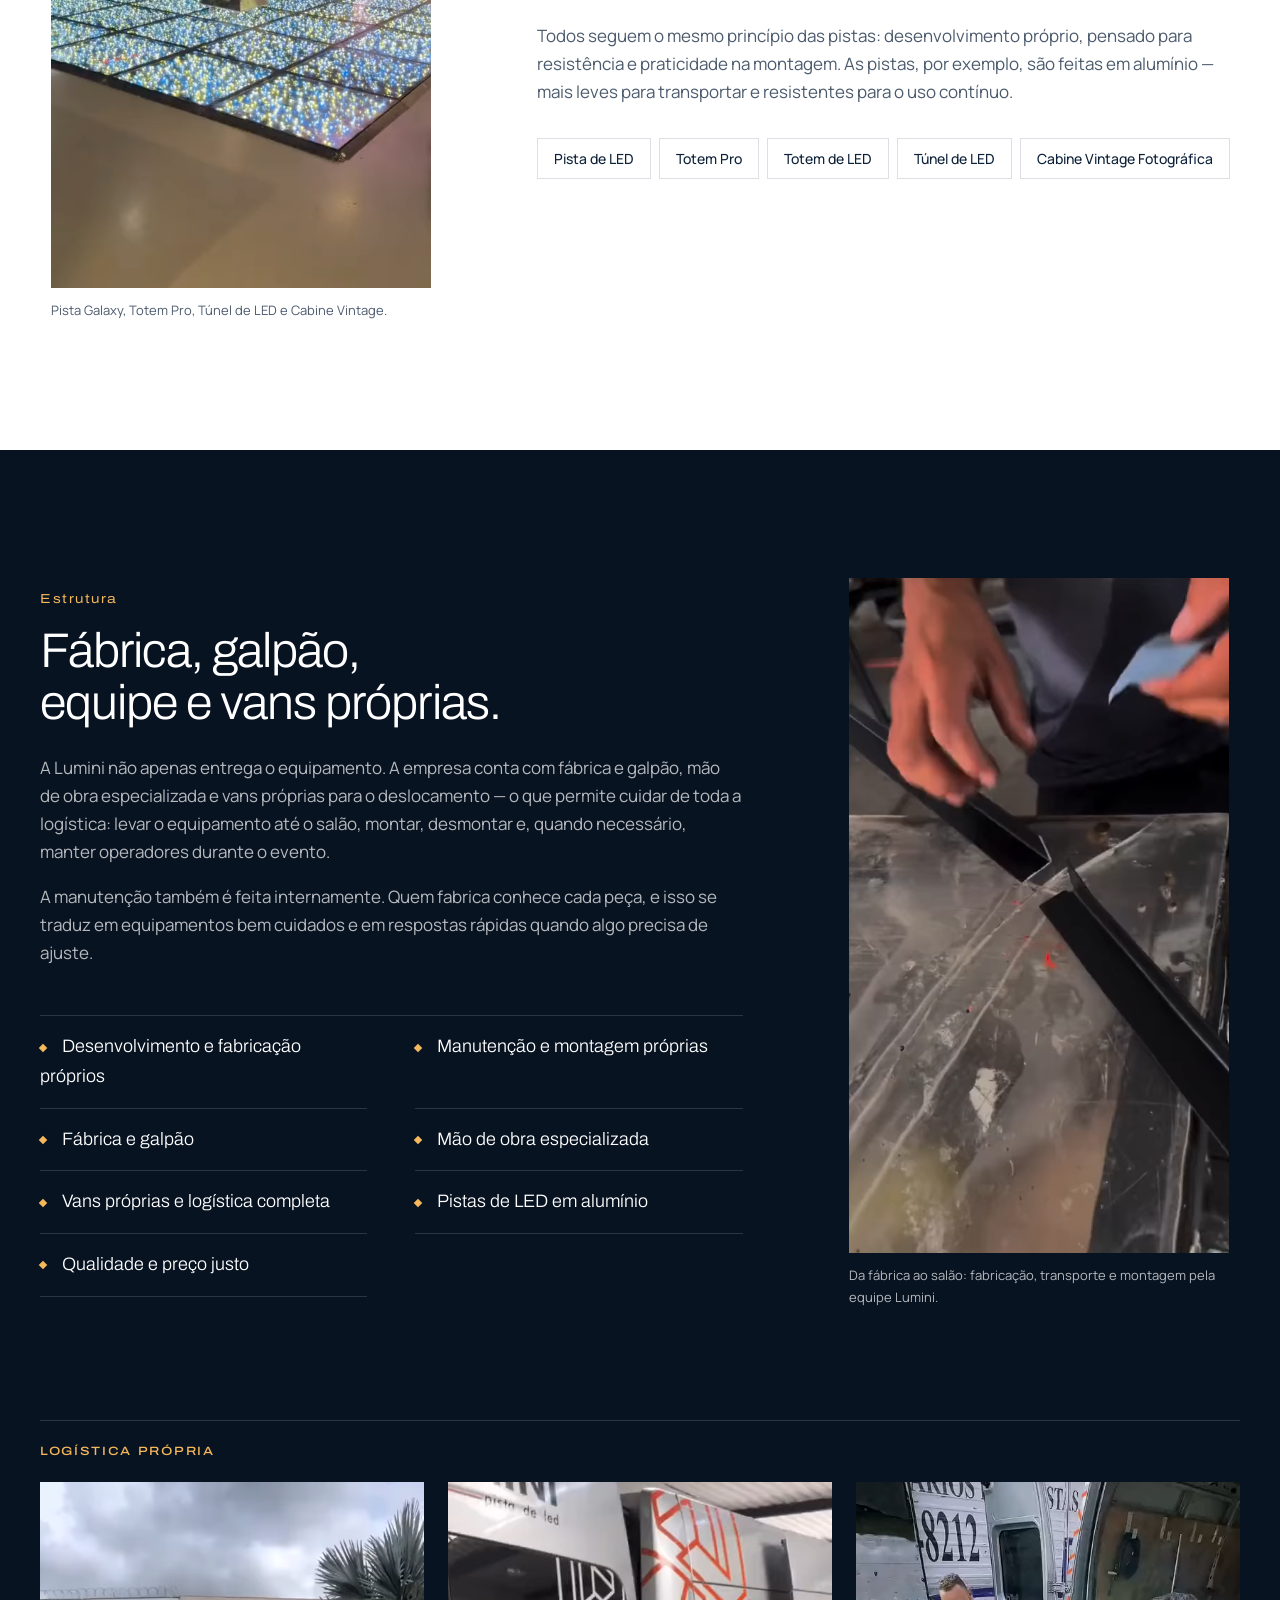
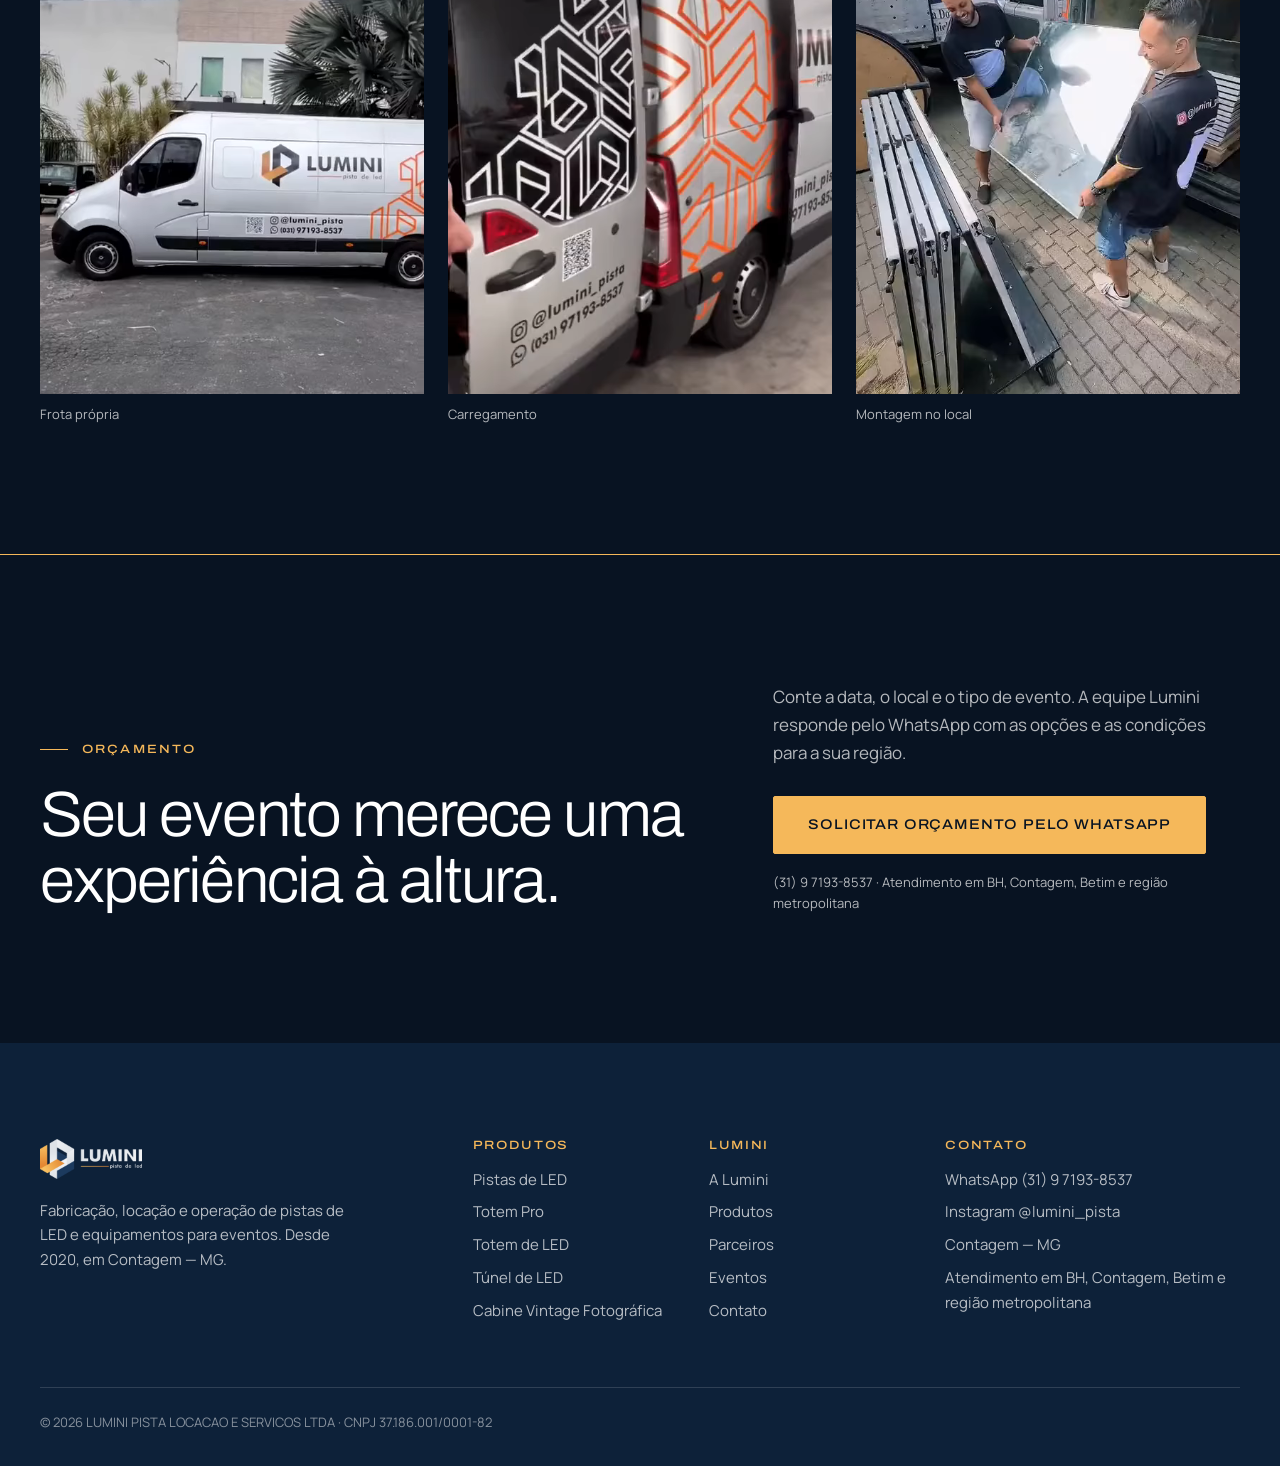
==== commit 386c0fb0: "Pop-up e formulário de orçamento: campo Nome completo Campo obrigatório no início do pop-up e do for" ====
--- a/public/a-lumini/index.html
+++ b/public/a-lumini/index.html
@@ -24,7 +24,7 @@
 <link rel="preconnect" href="https://fonts.googleapis.com">
 <link rel="preconnect" href="https://fonts.gstatic.com" crossorigin>
 <link rel="stylesheet" href="https://fonts.googleapis.com/css2?family=Archivo:wdth,wght@100..125,300..700&family=Manrope:wght@400;500;600&display=swap">
-<link rel="stylesheet" href="../assets/css/style.css?v=cb93e5e2">
+<link rel="stylesheet" href="../assets/css/style.css?v=53683136">
 <script type="application/ld+json">{"@context":"https://schema.org","@type":"LocalBusiness","@id":"https://luminipista.com.br/#empresa","name":"Lumini Pista de LED","legalName":"LUMINI PISTA LOCACAO E SERVICOS LTDA","taxID":"37.186.001/0001-82","url":"https://luminipista.com.br/","telephone":"+55 31 97193-8537","foundingDate":"2020","image":"https://luminipista.com.br/assets/img/marca/og-lumini.jpg","logo":"https://luminipista.com.br/assets/img/marca/logo-lumini.png","description":"Fabricação, locação e operação de pistas de LED, Totem Pro, Totem de LED, Túnel de LED e Cabine Vintage Fotográfica para eventos em Belo Horizonte e região metropolitana.","address":{"@type":"PostalAddress","addressLocality":"Contagem","addressRegion":"MG","addressCountry":"BR"},"areaServed":[{"@type":"City","name":"Belo Horizonte"},{"@type":"City","name":"Contagem"},{"@type":"City","name":"Betim"},{"@type":"AdministrativeArea","name":"Região Metropolitana de Belo Horizonte"},{"@type":"State","name":"Minas Gerais"}],"sameAs":["https://www.instagram.com/lumini_pista/"]}</script>
 <script type="application/ld+json">{"@context":"https://schema.org","@type":"BreadcrumbList","itemListElement":[{"@type":"ListItem","position":1,"name":"Início","item":"https://luminipista.com.br/"},{"@type":"ListItem","position":2,"name":"A Lumini","item":"https://luminipista.com.br/a-lumini/"}]}</script>
 <script async src="https://www.googletagmanager.com/gtag/js?id=AW-11218835567"></script>
@@ -219,6 +219,10 @@
     <p class="quote-modal__lead">Preencha os dados e a mensagem já chega pronta no WhatsApp da Lumini.</p>
     
       <div class="field">
+        <label for="m-nome">Nome completo</label>
+        <input id="m-nome" name="nome" type="text" autocomplete="name" required maxlength="80" placeholder="Seu nome e sobrenome">
+      </div>
+      <div class="field">
         <label for="m-produto">Equipamento</label>
         <select id="m-produto" name="produto">
           <option value="" data-product="geral" data-name="Orçamento geral">Ainda não sei / mais de um</option>
@@ -249,7 +253,7 @@
   <a class="btn btn--gold btn--block" href="https://wa.me/5531971938537?text=Ol%C3%A1!%20Vim%20do%20site%20e%20gostaria%20de%20solicitar%20um%20or%C3%A7amento%20para%20meu%20evento." target="_blank" rel="noopener" data-wa data-product="geral" data-product-name="Orçamento geral" data-placement="sticky_mobile">Solicitar orçamento pelo WhatsApp</a>
 </div>
 <script>window.LUMINI={"whatsapp":"5531971938537","metaPixelId":"2143955416549744","googleAds":{"id":"AW-11218835567","label":"PY6MCN3Kj40dEO-wx-Up","sendTo":"AW-11218835567/PY6MCN3Kj40dEO-wx-Up"},"ga4":null,"gtm":null};</script>
-<script src="../assets/js/tracking.js?v=cb93e5e2" defer></script>
-<script src="../assets/js/main.js?v=cb93e5e2" defer></script>
+<script src="../assets/js/tracking.js?v=53683136" defer></script>
+<script src="../assets/js/main.js?v=53683136" defer></script>
 </body>
 </html>
